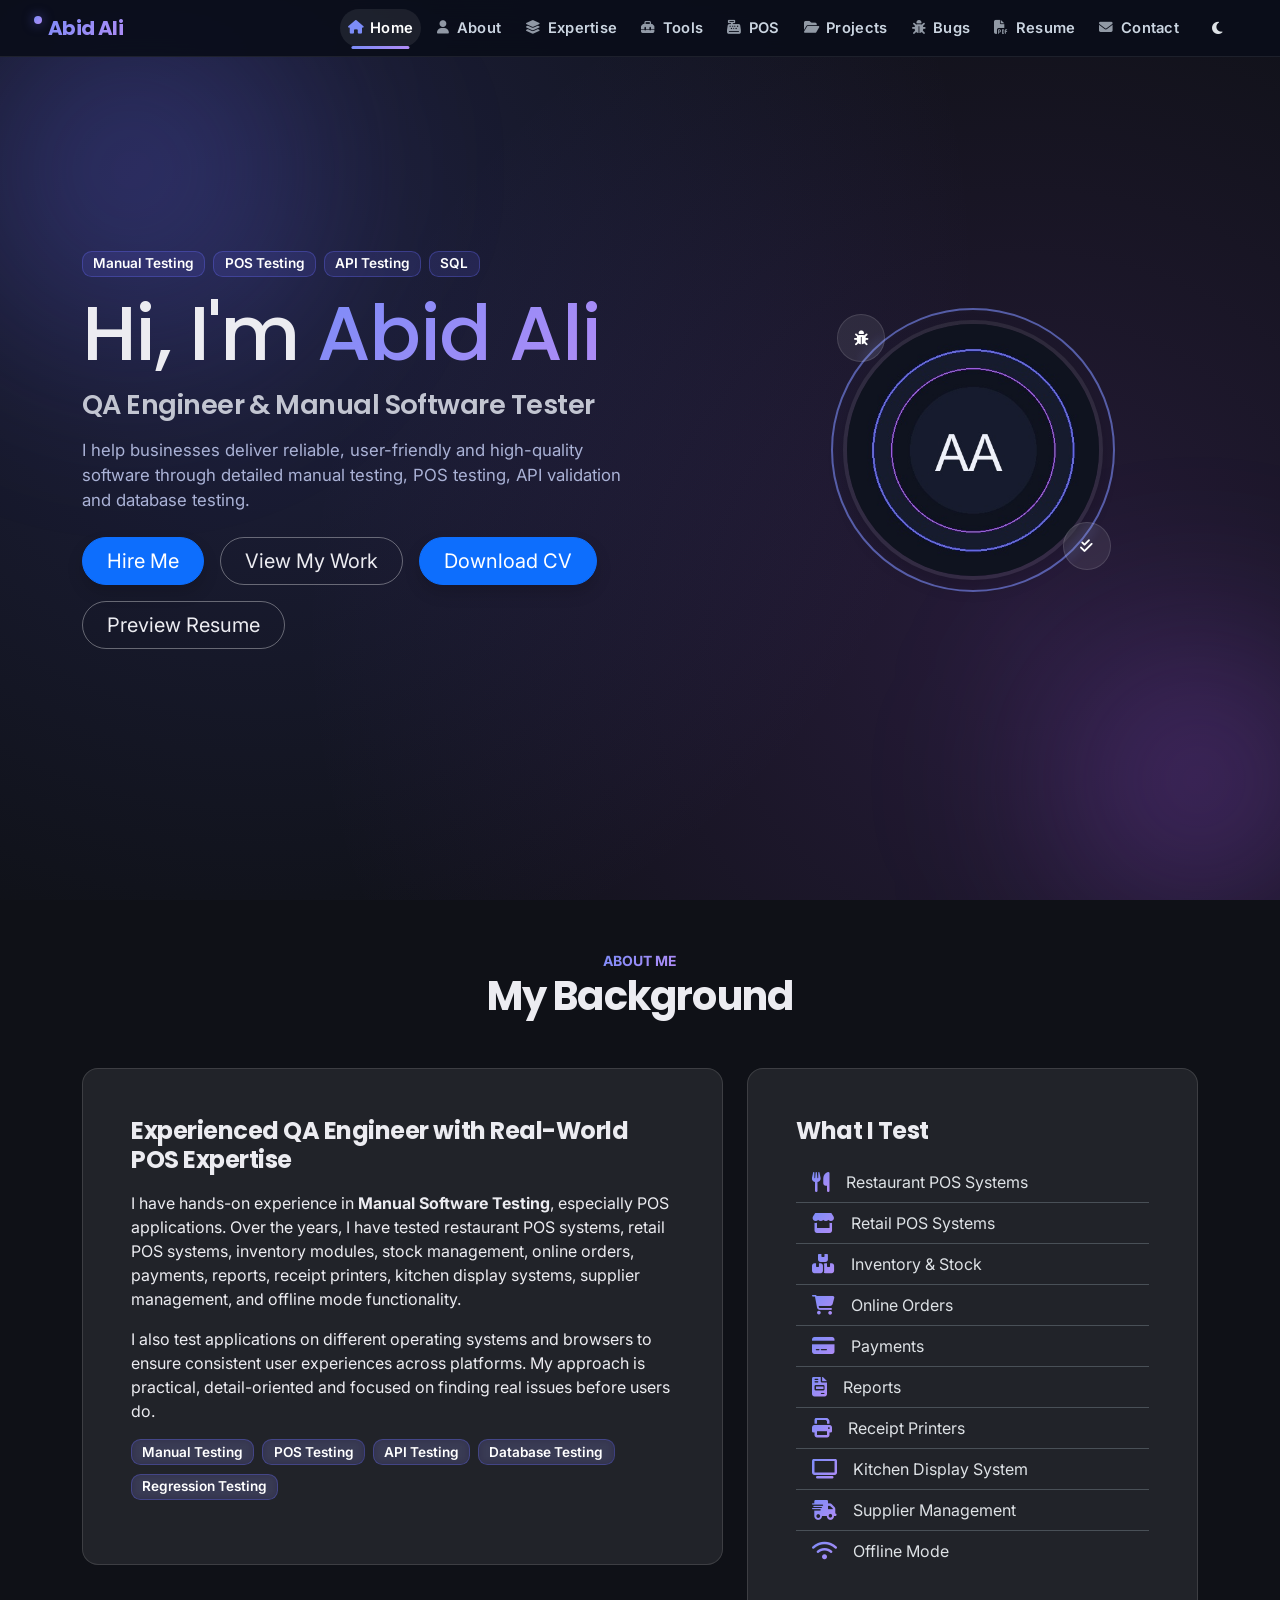
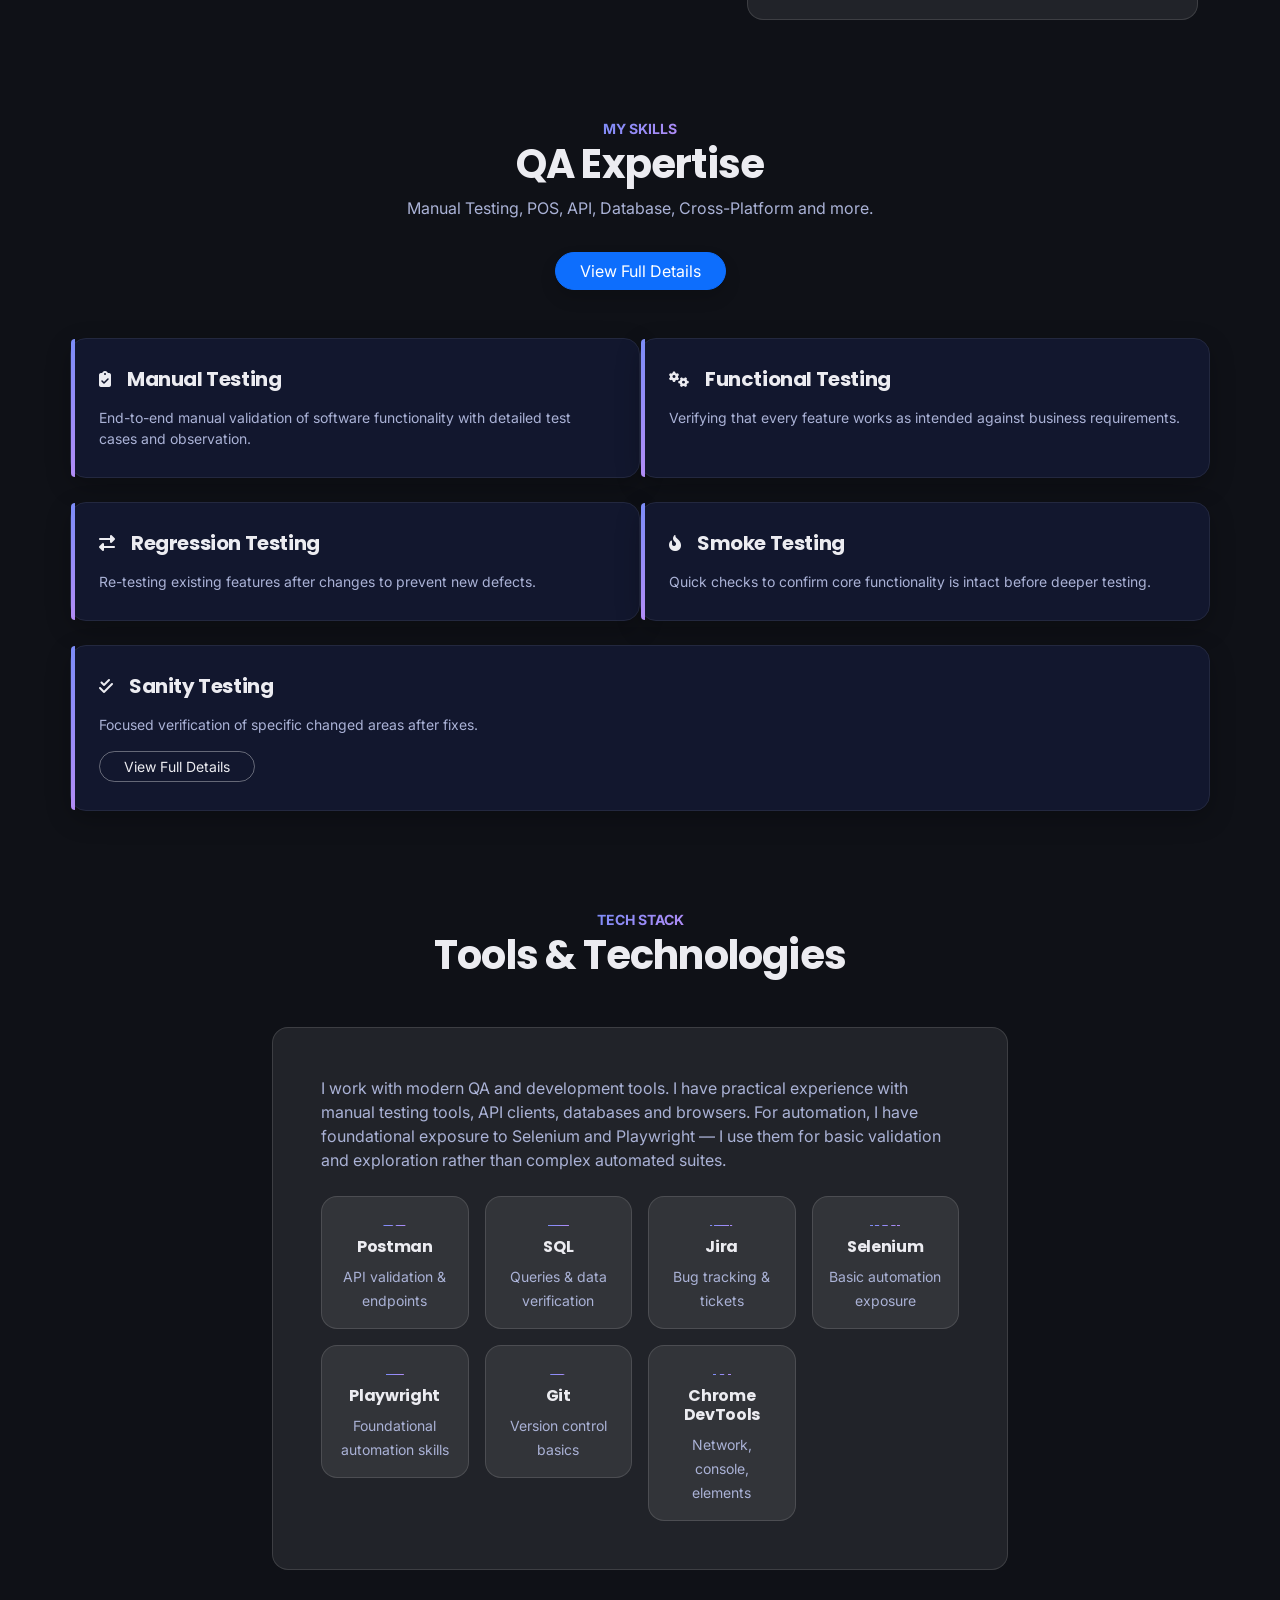
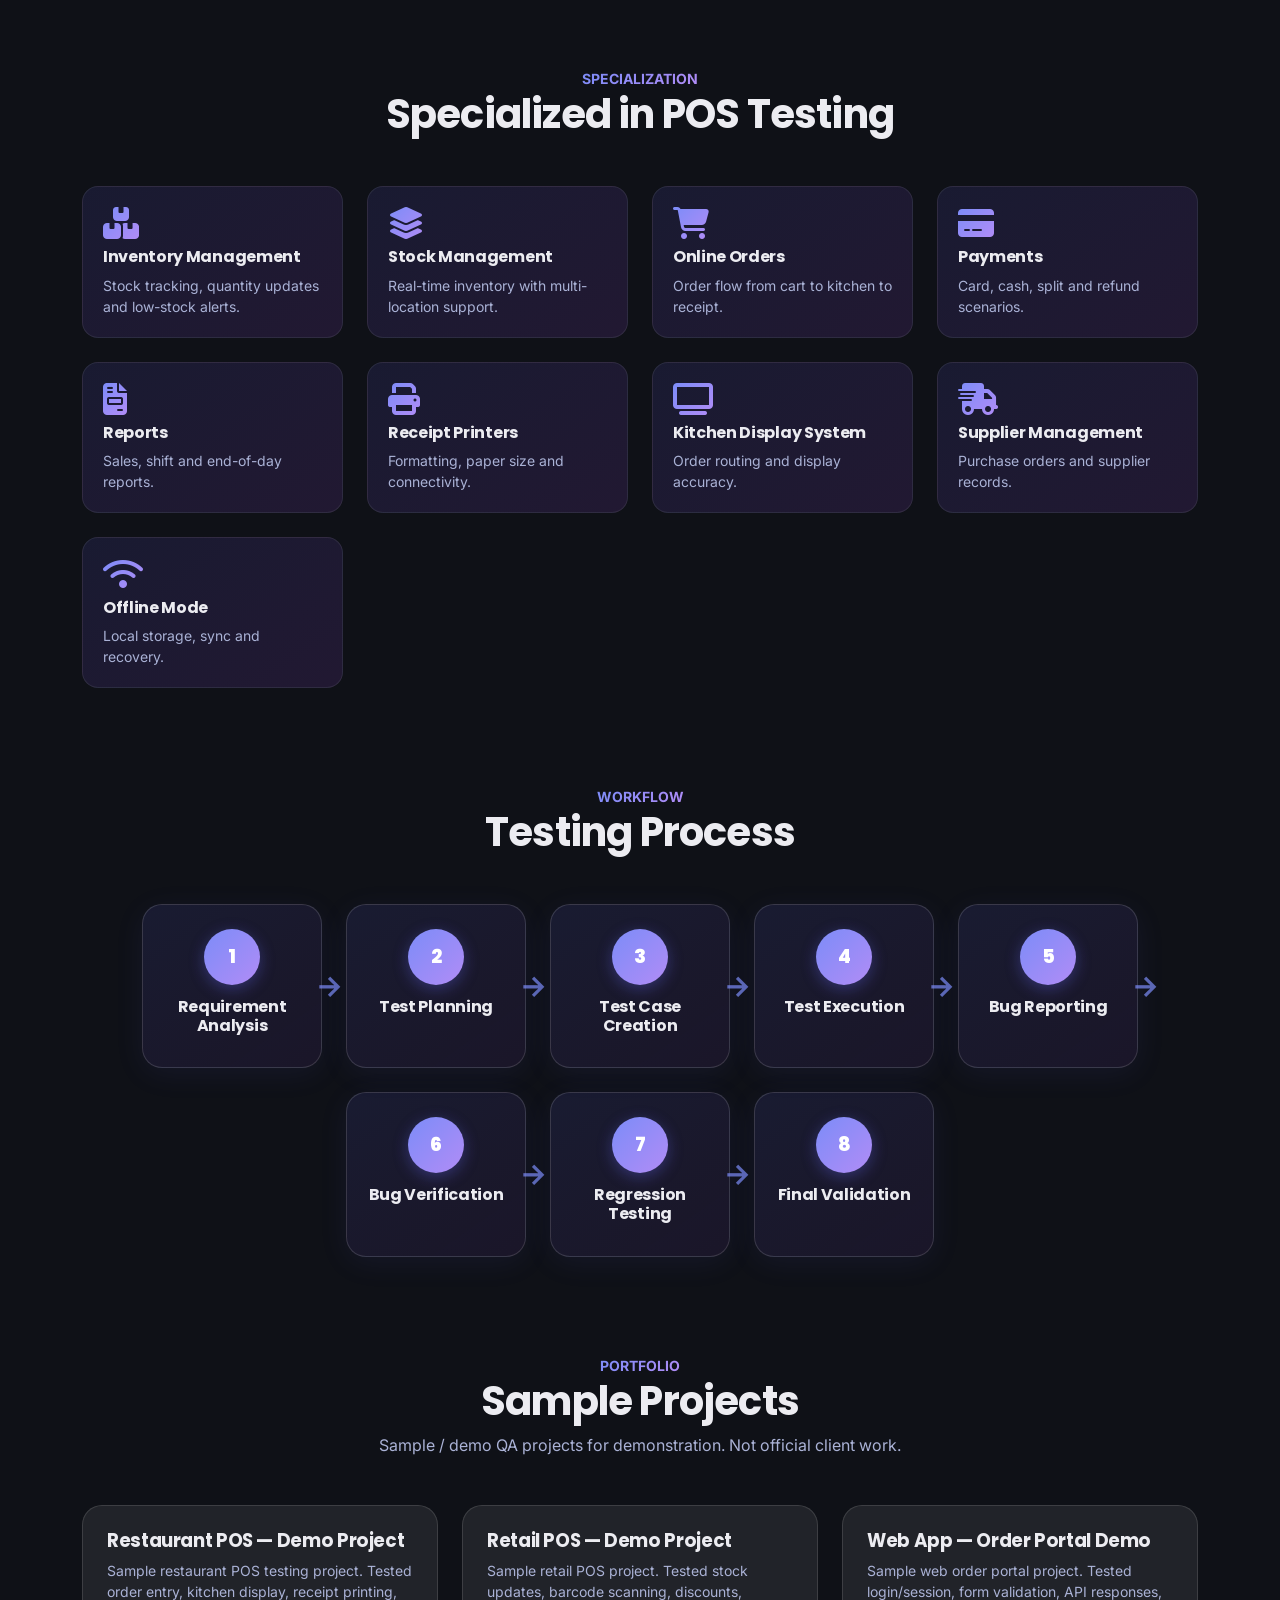
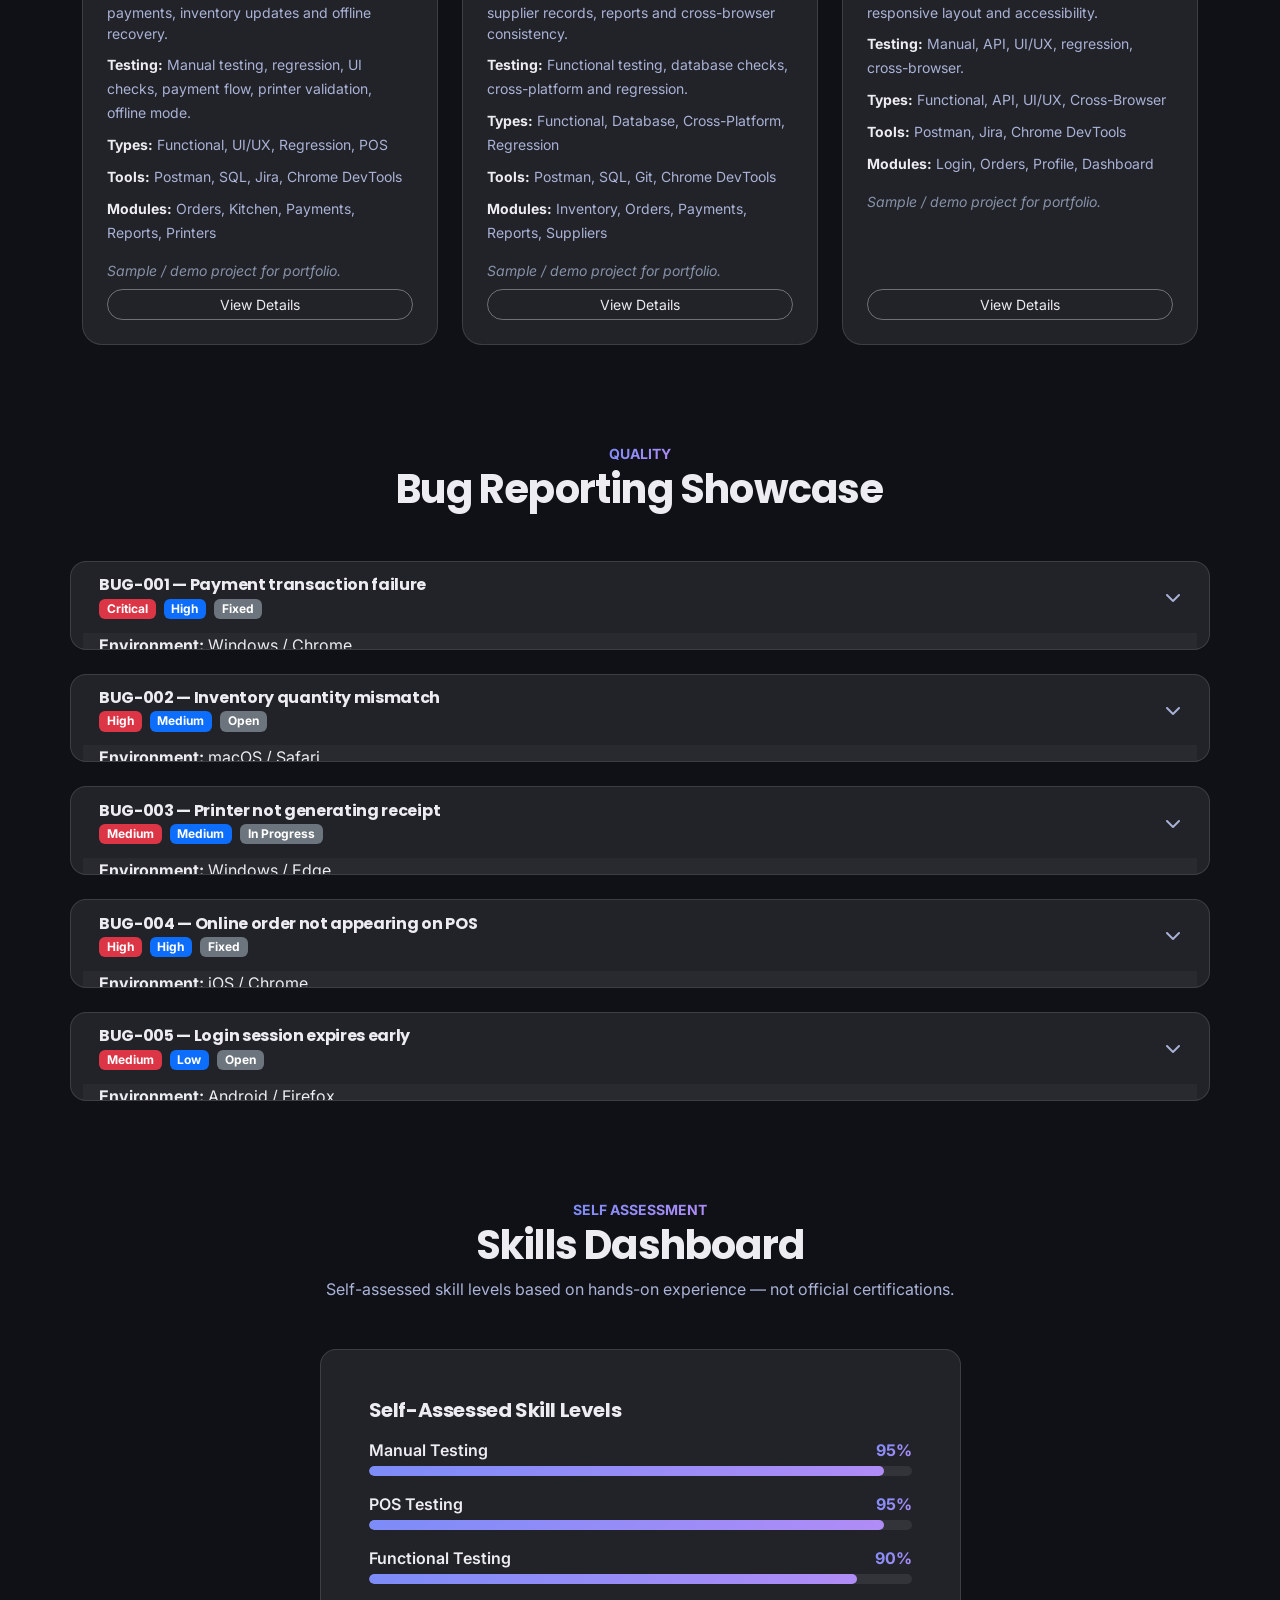
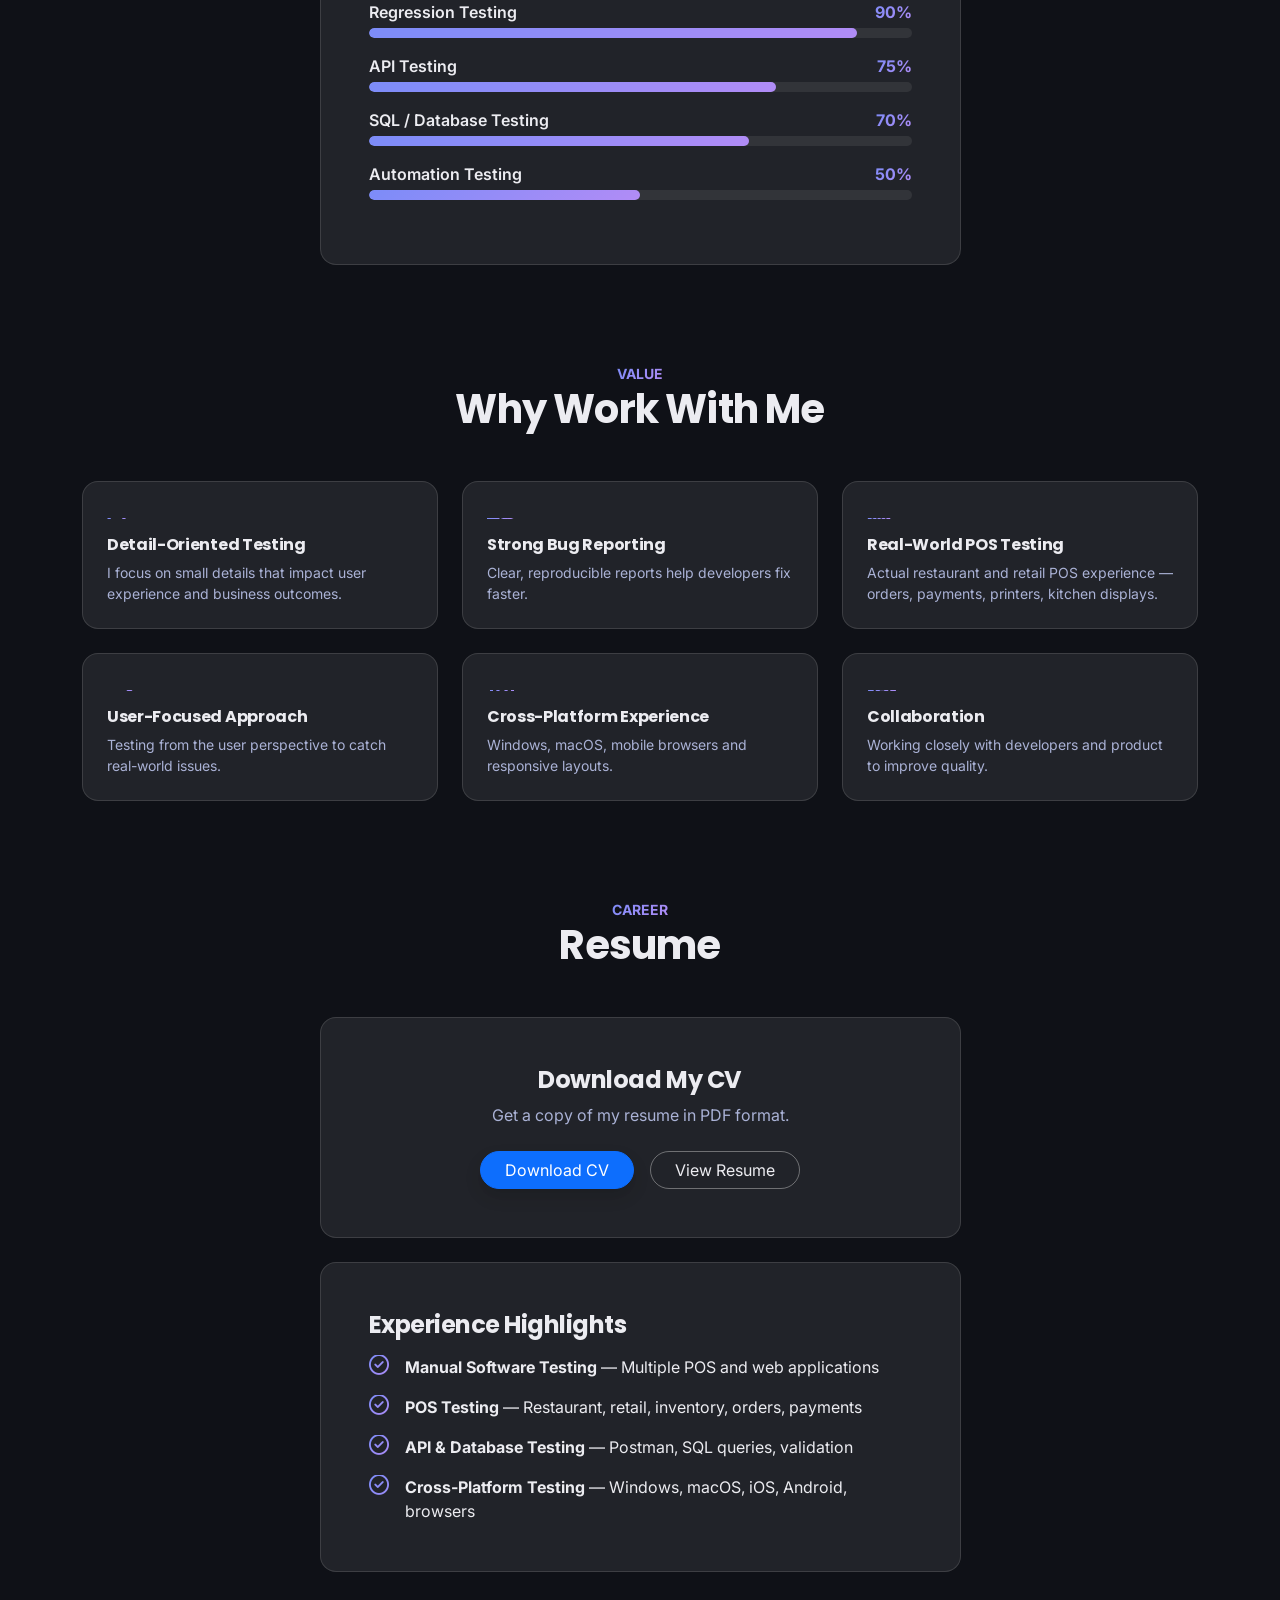
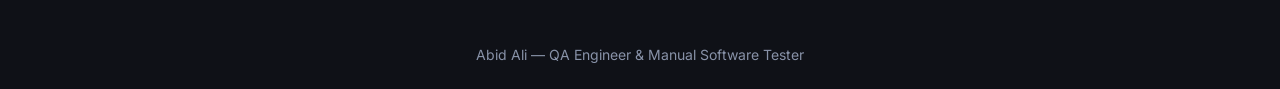
==== My Portfilio/index.html @ 595a4806 "My Portfolio" ====
<!DOCTYPE html>
<html lang="en" data-bs-theme="dark">
<head>
  <meta charset="UTF-8" />
  <meta name="viewport" content="width=device-width, initial-scale=1.0" />
  <title>Abid Ali — QA Engineer & Manual Software Tester</title>
  <meta name="description" content="Premium portfolio of Abid Ali, QA Engineer & Manual Software Tester specializing in Manual Testing, POS Testing, API Testing, Database Testing, Regression and Cross-Platform Testing." />
  <meta property="og:title" content="Abid Ali — QA Engineer Portfolio" />
  <meta property="og:description" content="Experienced QA Engineer with real-world POS, manual, API and database testing expertise." />
  <meta property="og:type" content="website" />
  <link rel="preconnect" href="https://fonts.googleapis.com" />
  <link rel="preconnect" href="https://fonts.gstatic.com" crossorigin />
  <link href="https://fonts.googleapis.com/css2?family=Inter:wght@300;400;500;600;700;800;900&family=Poppins:wght@300;400;500;600;700;800&display=swap" rel="stylesheet" />
  <link href="https://cdn.jsdelivr.net/npm/bootstrap@5.3.3/dist/css/bootstrap.min.css" rel="stylesheet" />
  <link rel="stylesheet" href="https://cdnjs.cloudflare.com/ajax/libs/font-awesome/6.5.2/css/all.min.css" />
  <link rel="stylesheet" href="css/style.css" />
</head>
<body>

<!-- Nav -->
<nav class="navbar navbar-expand-lg fixed-top glass-nav" id="mainNav" aria-label="Main">
  <div class="container-fluid px-4 px-lg-5">
    <a class="navbar-brand fw-bold text-gradient d-flex align-items-center gap-2" href="#home"><span>Abid Ali</span></a>
    <button class="navbar-toggler border-0" type="button" data-bs-toggle="collapse" data-bs-target="#navMenu" aria-controls="navMenu" aria-expanded="false" aria-label="Toggle navigation"><i class="fa-solid fa-bars-staggered"></i></button>
    <div class="collapse navbar-collapse" id="navMenu">
      <ul class="navbar-nav ms-auto align-items-lg-center gap-lg-2">
        <li class="nav-item"><a class="nav-link" href="#home"><i class="fa-solid fa-house"></i> Home</a></li>
        <li class="nav-item"><a class="nav-link" href="#about"><i class="fa-solid fa-user"></i> About</a></li>
        <li class="nav-item"><a class="nav-link" href="#expertise"><i class="fa-solid fa-layer-group"></i> Expertise</a></li>
        <li class="nav-item"><a class="nav-link" href="#tools"><i class="fa-solid fa-toolbox"></i> Tools</a></li>
        <li class="nav-item"><a class="nav-link" href="#pos"><i class="fa-solid fa-cash-register"></i> POS</a></li>
        <li class="nav-item"><a class="nav-link" href="#projects"><i class="fa-solid fa-folder-open"></i> Projects</a></li>
        <li class="nav-item"><a class="nav-link" href="#bugs"><i class="fa-solid fa-bug"></i> Bugs</a></li>
        <li class="nav-item"><a class="nav-link" href="#resume"><i class="fa-solid fa-file-pdf"></i> Resume</a></li>
        <li class="nav-item"><a class="nav-link" href="contact.html"><i class="fa-solid fa-envelope"></i> Contact</a></li>
      </ul>
      <button id="themeToggle" class="btn btn-sm btn-glass ms-lg-3" aria-label="Toggle theme"><i class="fa-solid fa-moon"></i></button>
    </div>
  </div>
</nav>

<!-- Hero -->
<section id="home" class="hero-section d-flex align-items-center position-relative overflow-hidden" aria-label="Hero">
  <div class="hero-blob"></div>
  <div class="hero-blob2"></div>
  <div class="container py-5 position-relative z-1">
    <div class="row align-items-center gy-5">
      <div class="col-lg-7 order-2 order-lg-1 reveal-up">
        <div class="d-flex flex-wrap gap-2 mb-3">
          <span class="badge badge-glass">Manual Testing</span>
          <span class="badge badge-glass">POS Testing</span>
          <span class="badge badge-glass">API Testing</span>
          <span class="badge badge-glass">SQL</span>
        </div>
        <h1 class="hero-title fw-extrabold mb-3">Hi, I'm <span class="text-gradient">Abid Ali</span></h1>
        <h2 class="hero-subtitle fw-semibold mb-3">QA Engineer &amp; Manual Software Tester</h2>
        <p class="hero-desc text-white-75 mb-4">I help businesses deliver reliable, user-friendly and high-quality software through detailed manual testing, POS testing, API validation and database testing.</p>
        <div class="d-flex flex-wrap gap-3">
          <a href="contact.html" class="btn btn-primary btn-lg rounded-pill px-4 shadow">Hire Me</a>
          <a href="#projects" class="btn btn-outline-light btn-lg rounded-pill px-4">View My Work</a>
        <a href="#resume" class="btn btn-primary btn-lg rounded-pill px-4 shadow">Download CV</a>
        <a href="#resume" class="btn btn-outline-light btn-lg rounded-pill px-4">Preview Resume</a>
        </div>
      </div>
      <div class="col-lg-5 order-1 order-lg-2 text-center reveal-up">
        <div class="profile-card mx-auto position-relative">
          <div class="profile-ring"></div>
          <img src="assets/images/profile.jpg" alt="Abid Ali — QA Engineer portrait" class="profile-img rounded-circle img-fluid shadow" loading="eager" />
          <div class="floating-badge float-1"><i class="fa-solid fa-bug"></i></div>
          <div class="floating-badge float-2"><i class="fa-solid fa-check-double"></i></div>
        </div>
      </div>
    </div>
  </div>
</section>

<!-- About -->
<section id="about" class="py-5" aria-label="About">
  <div class="container">
    <div class="section-header text-center mb-5 reveal-up">
      <span class="text-gradient fw-bold small text-uppercase tracking-widest">About Me</span>
      <h2 class="display-6 fw-bold">My Background</h2>
    </div>
    <div class="row gy-4 align-items-start">
      <div class="col-lg-7 reveal-up">
        <div class="glass-card p-4 p-lg-5 rounded-4 h-100">
          <h3 class="h4 fw-bold mb-3">Experienced QA Engineer with Real-World POS Expertise</h3>
          <p class="mb-3">I have hands-on experience in <strong>Manual Software Testing</strong>, especially POS applications. Over the years, I have tested restaurant POS systems, retail POS systems, inventory modules, stock management, online orders, payments, reports, receipt printers, kitchen display systems, supplier management, and offline mode functionality.</p>
          <p class="mb-3">I also test applications on different operating systems and browsers to ensure consistent user experiences across platforms. My approach is practical, detail-oriented and focused on finding real issues before users do.</p>
          <ul class="list-unstyled d-flex flex-wrap gap-2 mt-3">
            <li><span class="badge badge-glass">Manual Testing</span></li>
            <li><span class="badge badge-glass">POS Testing</span></li>
            <li><span class="badge badge-glass">API Testing</span></li>
            <li><span class="badge badge-glass">Database Testing</span></li>
            <li><span class="badge badge-glass">Regression Testing</span></li>
          </ul>
        </div>
      </div>
      <div class="col-lg-5 reveal-up">
        <div class="glass-card p-4 p-lg-5 rounded-4 h-100 d-flex flex-column">
          <h3 class="h4 fw-bold mb-3">What I Test</h3>
          <div class="list-group list-group-flush">
            <div class="list-group-item bg-transparent d-flex align-items-center gap-3"><i class="fa-solid fa-utensils text-gradient fs-5"></i><span>Restaurant POS Systems</span></div>
            <div class="list-group-item bg-transparent d-flex align-items-center gap-3"><i class="fa-solid fa-store text-gradient fs-5"></i><span>Retail POS Systems</span></div>
            <div class="list-group-item bg-transparent d-flex align-items-center gap-3"><i class="fa-solid fa-boxes-stacked text-gradient fs-5"></i><span>Inventory &amp; Stock</span></div>
            <div class="list-group-item bg-transparent d-flex align-items-center gap-3"><i class="fa-solid fa-cart-shopping text-gradient fs-5"></i><span>Online Orders</span></div>
            <div class="list-group-item bg-transparent d-flex align-items-center gap-3"><i class="fa-solid fa-credit-card text-gradient fs-5"></i><span>Payments</span></div>
            <div class="list-group-item bg-transparent d-flex align-items-center gap-3"><i class="fa-solid fa-file-invoice text-gradient fs-5"></i><span>Reports</span></div>
            <div class="list-group-item bg-transparent d-flex align-items-center gap-3"><i class="fa-solid fa-print text-gradient fs-5"></i><span>Receipt Printers</span></div>
            <div class="list-group-item bg-transparent d-flex align-items-center gap-3"><i class="fa-solid fa-tv text-gradient fs-5"></i><span>Kitchen Display System</span></div>
            <div class="list-group-item bg-transparent d-flex align-items-center gap-3"><i class="fa-solid fa-truck-fast text-gradient fs-5"></i><span>Supplier Management</span></div>
            <div class="list-group-item bg-transparent d-flex align-items-center gap-3"><i class="fa-solid fa-wifi text-gradient fs-5"></i><span>Offline Mode</span></div>
          </div>
        </div>
      </div>
    </div>
  </div>
</section>

<!-- Expertise -->
<section id="expertise" class="py-5" aria-label="QA Expertise">
  <div class="container">
    <div class="section-header text-center mb-5 reveal-up">
      <span class="text-gradient fw-bold small text-uppercase tracking-widest">My Skills</span>
      <h2 class="display-6 fw-bold">QA Expertise</h2>
      <p class="text-white-75">Manual Testing, POS, API, Database, Cross-Platform and more.</p>
      <a href="expertise.html" class="btn btn-primary rounded-pill px-4 mt-3 shadow">View Full Details</a>
    </div>
    <div class="row g-4" id="expertGrid"></div>
  </div>
</section>

<!-- Tools -->
<section id="tools" class="py-5" aria-label="Tools and Technologies">
  <div class="container">
    <div class="section-header text-center mb-5 reveal-up">
      <span class="text-gradient fw-bold small text-uppercase tracking-widest">Tech Stack</span>
      <h2 class="display-6 fw-bold">Tools &amp; Technologies</h2>
    </div>
    <div class="row gy-4 justify-content-center">
      <div class="col-lg-8 reveal-up">
        <div class="glass-card p-4 p-lg-5 rounded-4">
          <p class="text-white-75 mb-4">I work with modern QA and development tools. I have practical experience with manual testing tools, API clients, databases and browsers. For automation, I have foundational exposure to Selenium and Playwright — I use them for basic validation and exploration rather than complex automated suites.</p>
          <div class="row g-3" id="toolGrid"></div>
        </div>
      </div>
    </div>
  </div>
</section>

<!-- POS Testing -->
<section id="pos" class="py-5" aria-label="POS Testing Expertise">
  <div class="container">
    <div class="section-header text-center mb-5 reveal-up">
      <span class="text-gradient fw-bold small text-uppercase tracking-widest">Specialization</span>
      <h2 class="display-6 fw-bold">Specialized in POS Testing</h2>
    </div>
    <div class="row g-4" id="posGrid"></div>
  </div>
</section>

<!-- Process -->
<section id="process" class="py-5" aria-label="Testing Process">
  <div class="container">
    <div class="section-header text-center mb-5 reveal-up">
      <span class="text-gradient fw-bold small text-uppercase tracking-widest">Workflow</span>
      <h2 class="display-6 fw-bold">Testing Process</h2>
    </div>
    <div class="process-steps" id="processSteps" aria-label="Testing workflow"></div>
  </div>
</section>

<!-- Projects -->
<section id="projects" class="py-5" aria-label="Projects">
  <div class="container">
    <div class="section-header text-center mb-5 reveal-up">
      <span class="text-gradient fw-bold small text-uppercase tracking-widest">Portfolio</span>
      <h2 class="display-6 fw-bold">Sample Projects</h2>
      <p class="text-white-75">Sample / demo QA projects for demonstration. Not official client work.</p>
    </div>
    <div class="row g-4" id="projectGrid"></div>
  </div>
</section>

<!-- Bugs -->
<section id="bugs" class="py-5" aria-label="Bug Reports Showcase">
  <div class="container">
    <div class="section-header text-center mb-5 reveal-up">
      <span class="text-gradient fw-bold small text-uppercase tracking-widest">Quality</span>
      <h2 class="display-6 fw-bold">Bug Reporting Showcase</h2>
    </div>
    <div class="row g-4" id="bugGrid"></div>
  </div>
</section>

<!-- Skills Dashboard -->
<section id="skills" class="py-5" aria-label="Skills Dashboard">
  <div class="container">
    <div class="section-header text-center mb-5 reveal-up">
      <span class="text-gradient fw-bold small text-uppercase tracking-widest">Self Assessment</span>
      <h2 class="display-6 fw-bold">Skills Dashboard</h2>
      <p class="text-white-75">Self-assessed skill levels based on hands-on experience — not official certifications.</p>
    </div>
    <div class="row gy-4 justify-content-center">
      <div class="col-lg-7 reveal-up">
        <div class="glass-card p-4 p-lg-5 rounded-4" id="skillsPanel"></div>
      </div>
    </div>
  </div>
</section>

<!-- Why Work -->
<section id="why" class="py-5" aria-label="Why Work With Me">
  <div class="container">
    <div class="section-header text-center mb-5 reveal-up">
      <span class="text-gradient fw-bold small text-uppercase tracking-widest">Value</span>
      <h2 class="display-6 fw-bold">Why Work With Me</h2>
    </div>
    <div class="row g-4" id="whyGrid"></div>
  </div>
</section>

<!-- Resume -->
<section id="resume" class="py-5" aria-label="Resume">
  <div class="container">
    <div class="section-header text-center mb-5 reveal-up">
      <span class="text-gradient fw-bold small text-uppercase tracking-widest">Career</span>
      <h2 class="display-6 fw-bold">Resume</h2>
    </div>
    <div class="row justify-content-center reveal-up">
      <div class="col-lg-7">
        <div class="glass-card p-4 p-lg-5 rounded-4 text-center">
          <h3 class="h4 fw-bold mb-2">Download My CV</h3>
          <p class="text-white-75 mb-4">Get a copy of my resume in PDF format.</p>
          <div class="d-flex justify-content-center gap-3 flex-wrap">
            <a href="#" class="btn btn-primary rounded-pill px-4 shadow" onclick="alert('Resume PDF download coming soon.')">Download CV</a>
            <a href="#" class="btn btn-outline-light rounded-pill px-4" onclick="alert('Resume viewer coming soon.')">View Resume</a>
          </div>
        </div>
        <div class="glass-card p-4 p-lg-5 rounded-4 mt-4">
          <h4 class="fw-bold mb-3">Experience Highlights</h4>
          <div class="d-flex gap-3 mb-3"><i class="fa-regular fa-circle-check text-gradient fs-5"></i><div><strong>Manual Software Testing</strong> — Multiple POS and web applications</div></div>
          <div class="d-flex gap-3 mb-3"><i class="fa-regular fa-circle-check text-gradient fs-5"></i><div><strong>POS Testing</strong> — Restaurant, retail, inventory, orders, payments</div></div>
          <div class="d-flex gap-3 mb-3"><i class="fa-regular fa-circle-check text-gradient fs-5"></i><div><strong>API &amp; Database Testing</strong> — Postman, SQL queries, validation</div></div>
          <div class="d-flex gap-3"><i class="fa-regular fa-circle-check text-gradient fs-5"></i><div><strong>Cross-Platform Testing</strong> — Windows, macOS, iOS, Android, browsers</div></div>
        </div>
      </div>
    </div>
  </div>
</section>

<!-- Footer -->
<footer class="py-4 text-center text-white-50 small" aria-label="Footer">
  <div class="container">Abid Ali — QA Engineer &amp; Manual Software Tester</div>
</footer>

<script src="https://cdn.jsdelivr.net/npm/bootstrap@5.3.3/dist/js/bootstrap.bundle.min.js"></script>
<script src="js/script.js"></script>
</body>
</html>
---- My Portfilio/css/style.css ----
/* ===== Theme Variables ===== */
:root {
  --bg-dark: #0f1117;
  --bg-card: rgba(255,255,255,0.06);
  --bg-card-hover: rgba(255,255,255,0.10);
  --text-main: #ececf1;
  --text-muted: #c2c5d1;
  --primary: #7c8cf8;
  --primary-2: #b18cf6;
  --gradient: linear-gradient(135deg, #7c8cf8, #b18cf6);
  --glass: rgba(255,255,255,0.08);
  --glass-border: rgba(255,255,255,0.12);
  --font-body: 'Inter', system-ui, sans-serif;
  --font-display: 'Poppins', system-ui, sans-serif;
  --radius: 1.25rem;
}

[data-bs-theme="light" i] {
  --bg-dark: #f5f6f9;
  --bg-card: rgba(255,255,255,0.85);
  --bg-card-hover: rgba(255,255,255,0.95);
  --text-main: #111827;
  --text-muted: #374151;
  --primary: #6366f1;
  --primary-2: #a855f7;
  --glass: rgba(255,255,255,0.70);
  --glass-border: rgba(0,0,0,0.10);
}

* { box-sizing: border-box; }
html { scroll-behavior: smooth; scroll-padding-top: 80px; }
body {
  font-family: var(--font-body);
  background: var(--bg-dark);
  color: var(--text-main);
  -webkit-font-smoothing: antialiased;
  -moz-osx-font-smoothing: grayscale;
}

[data-bs-theme="dark" i] .text-white-75 { color: #aab2d6 !important; }
[data-bs-theme="light" i] .text-white-75 { color: #374151 !important; }
[data-bs-theme="dark" i] .text-white-50 { color: #8892a8 !important; }
[data-bs-theme="light" i] .text-white-50 { color: #6b7280 !important; }

/* Typography */
h1,h2,h3,h4,h5,h6 { font-family: var(--font-display); letter-spacing: -0.02em; }
a { color: inherit; text-decoration: none; }

/* Glass */
.glass-card {
  background: var(--glass);
  backdrop-filter: saturate(140%) blur(14px);
  -webkit-backdrop-filter: saturate(140%) blur(14px);
  border: 1px solid var(--glass-border);
  border-radius: var(--radius);
  transition: transform .22s ease, box-shadow .22s ease, background .22s ease;
}
.glass-card:hover { background: var(--bg-card-hover); transform: translateY(-4px); box-shadow: 0 18px 40px rgba(99,102,241,0.18); }
.glass-nav { background: rgba(10,14,26,0.92); backdrop-filter: saturate(120%) blur(16px); -webkit-backdrop-filter: saturate(120%) blur(16px); border-bottom: 1px solid rgba(255,255,255,0.08); transition: background .3s ease, box-shadow .3s ease; }
[data-bs-theme="light" i] .glass-nav { background: rgba(255,255,255,0.92); border-bottom: 1px solid rgba(0,0,0,0.06); }
.glass-nav.scrolled { box-shadow: 0 12px 40px rgba(99,102,241,0.15); background: rgba(10,14,26,0.98); }
[data-bs-theme="light" i] .glass-nav.scrolled { background: rgba(255,255,255,0.98); }
[data-bs-theme="light" i] .glass-nav { background: rgba(255,255,255,0.78); border-bottom: 1px solid rgba(0,0,0,0.06); }

/* Gradient text */
.text-gradient { background: var(--gradient); -webkit-background-clip: text; -webkit-text-fill-color: transparent; background-clip: text; }

/* Nav */
.navbar-brand { font-family: var(--font-display); font-weight: 800; letter-spacing: -.03em; position: relative; }
.navbar-brand::before { content:''; position:absolute; left:-14px; top:8px; width:8px; height:8px; border-radius:50%; background:var(--gradient); box-shadow:0 0 12px rgba(99,102,241,0.6); animation:pulse 2.5s infinite ease-in-out; }
@keyframes pulse { 0%,100%{opacity:.7;transform:scale(1)} 50%{opacity:1;transform:scale(1.3)} }
.nav-link { font-weight: 600; color: #cbd5e1; padding: .5rem .9rem; border-radius: 50px; transition: all .25s ease; position: relative; letter-spacing: .02em; display: inline-flex; align-items: center; gap: .45rem; font-size: .92rem; }
[data-bs-theme="light" i] .nav-link { color: #374151; }
.nav-link i { font-size: .85rem; opacity: .7; transition: opacity .2s; }
.nav-link:hover i, .nav-link.active i { opacity: 1; color: var(--primary); }
.nav-link:hover, .nav-link.active { color: #fff; background: rgba(255,255,255,0.08); }
.nav-link::before { content:''; position:absolute; bottom:-2px; left:50%; width:0; height:3px; border-radius:3px; background:linear-gradient(90deg,var(--primary),var(--primary-2)); transition:all .3s ease; transform:translateX(-50%); }
.nav-link:hover::before, .nav-link.active::before { width:70%; }
.navbar-toggler { color: var(--text-main); }

/* Badges */
.badge-glass { background: rgba(99,102,241,0.15); color: #fff; border: 1px solid rgba(99,102,241,0.35); font-weight: 600; padding: .38em .75em; border-radius: .6rem; font-size: .85rem; backdrop-filter: blur(4px); }
[data-bs-theme="light" i] .badge-glass { color: #111; background: rgba(99,102,241,0.12); border-color: rgba(99,102,241,0.3); }
[data-bs-theme="dark" i] .badge-glass { color: #fff; }

/* Hero */
.hero-section { min-height: 100vh; background: radial-gradient(circle at 20% 30%, rgba(99,102,241,0.18), transparent 60%), radial-gradient(circle at 80% 70%, rgba(168,85,247,0.15), transparent 60%), var(--bg-dark); position: relative; }
.hero-blob { position: absolute; top: -10%; left: -10%; width: 520px; height: 520px; background: radial-gradient(circle, rgba(99,102,241,0.35), transparent 70%); border-radius: 50%; filter: blur(80px); z-index: 0; animation: floatBlob 10s ease-in-out infinite alternate; }
.hero-blob2 { position: absolute; bottom: -10%; right: -10%; width: 420px; height: 420px; background: radial-gradient(circle, rgba(168,85,247,0.35), transparent 70%); border-radius: 50%; filter: blur(80px); z-index: 0; animation: floatBlob 12s ease-in-out infinite alternate reverse; }
@keyframes floatBlob { from { transform: translate(0,0) scale(1); } to { transform: translate(30px,-20px) scale(1.06); } }

.hero-title { font-size: clamp(2.8rem, 6vw, 5rem); line-height: 1.05; }
.hero-subtitle { font-size: clamp(1.2rem, 3vw, 1.7rem); color: var(--text-muted); }
.hero-desc { max-width: 540px; font-size: 1.05rem; }
.profile-card { width: 260px; height: 260px; position: relative; }
.profile-ring { position: absolute; inset: -12px; border-radius: 50%; border: 2px solid var(--primary); opacity: .6; animation: spinSlow 18s linear infinite; }
@keyframes spinSlow { to { transform: rotate(360deg); } }
.profile-img { width: 100%; height: 100%; object-fit: cover; border: 4px solid rgba(255,255,255,0.08); box-shadow: 0 20px 60px rgba(99,102,241,0.25); }
.floating-badge { position: absolute; background: var(--glass); border: 1px solid var(--glass-border); border-radius: 50%; width: 48px; height: 48px; display: flex; align-items: center; justify-content: center; color: #fff; font-size: .9rem; backdrop-filter: blur(6px); animation: floatUpDown 3s ease-in-out infinite; }
.float-1 { top: -6px; left: -6px; animation-delay: 0s; }
.float-2 { bottom: 10px; right: -8px; animation-delay: 1.5s; }
@keyframes floatUpDown { 0%,100%{transform:translateY(0)} 50%{transform:translateY(-10px)} }
[data-bs-theme="dark" i] .btn-outline-light { border-color: rgba(255,255,255,0.35) !important; color: #ececf1 !important; }
[data-bs-theme="dark" i] .btn-outline-light:hover { background: rgba(255,255,255,0.10) !important; color: #fff !important; border-color: rgba(255,255,255,0.55) !important; }
[data-bs-theme="light" i] .btn-outline-light { border-color: #d1d5db !important; color: #111827 !important; }
[data-bs-theme="light" i] .btn-outline-light:hover { background: #111827 !important; color: #fff !important; border-color: #111827 !important; }

/* Sections */
.section-header { }

/* Expertise cards */
.expertise-grid { display: grid; grid-template-columns: repeat(auto-fill, minmax(260px, 1fr)); gap: 1.5rem; }
.card-expertise { flex: none; }
.card-expertise { background: #12172e; border: 1px solid #23283f; border-radius: 1rem; padding: 1.75rem; transition: all .2s ease; box-shadow: 0 8px 24px rgba(0,0,0,0.25); position: relative; }
.card-expertise::before { content:''; position:absolute; left:0; top:0; bottom:0; width:4px; background:linear-gradient(180deg,var(--primary),var(--primary-2)); border-radius:1rem 0 0 1rem; }
.card-expertise:hover { transform: translateY(-6px); border-color: #334155; box-shadow: 0 14px 30px rgba(99,102,241,0.15); }

/* Tools */
.tool-card { text-align: center; padding: 1rem; background: var(--glass); border: 1px solid var(--glass-border); border-radius: 1rem; transition: transform .15s ease; }
.tool-card:hover { transform: translateY(-3px); background: var(--bg-card-hover); }

/* POS cards */
.pos-card { background: linear-gradient(145deg, rgba(99,102,241,0.12), rgba(168,85,247,0.12)); border: 1px solid rgba(255,255,255,0.08); border-radius: 1rem; padding: 1.25rem; transition: transform .2s ease, box-shadow .2s ease; }
.pos-card:hover { transform: translateY(-5px); box-shadow: 0 14px 30px rgba(99,102,241,0.12); }

/* Process steps */
.process-steps { display: flex; flex-wrap: wrap; gap: 1.5rem; justify-content: center; align-items: stretch; }
.process-step { flex: 0 1 180px; min-width: 160px; max-width: 220px; background: linear-gradient(145deg, rgba(99,102,241,0.12), rgba(168,85,247,0.08)); border: 1px solid rgba(255,255,255,0.14); border-radius: 1.25rem; padding: 1.5rem 1.25rem; text-align: center; transition: all .25s ease; position: relative; box-shadow: 0 6px 30px rgba(99,102,241,0.08); }
.process-step::after { content:'→'; position:absolute; right:-22px; top:50%; transform:translateY(-50%); font-size:1.8rem; color:var(--primary); opacity:.7; font-weight:700; z-index:2; }
.process-step:last-child::after { content:none; }
.process-step:hover { transform: translateY(-8px) scale(1.02); border-color: rgba(255,255,255,0.3); box-shadow: 0 16px 40px rgba(99,102,241,0.2); }
.process-step .step-num { width: 56px; height: 56px; margin: 0 auto .75rem; border-radius: 50%; background: linear-gradient(135deg, var(--primary), var(--primary-2)); color: #fff; display: flex; align-items: center; justify-content: center; font-weight: 800; font-family: var(--font-display); font-size: 1.2rem; box-shadow: 0 4px 15px rgba(99,102,241,0.35); transition: transform .3s ease; }
.process-step:hover .step-num { transform: scale(1.15); }

/* Projects */
.project-card { background: var(--glass); border: 1px solid var(--glass-border); border-radius: 1.25rem; overflow: hidden; transition: transform .2s, box-shadow .2s; }
.project-card:hover { transform: translateY(-6px); box-shadow: 0 18px 40px rgba(99,102,241,0.15); }
.project-card .card-body { padding: 1.5rem; }
.project-card h3 { font-size: 1.15rem; }

/* Bugs expandable */
.bug-card { background: var(--glass); border: 1px solid var(--glass-border); border-radius: 1rem; overflow: hidden; transition: box-shadow .2s; }
.bug-card:hover { box-shadow: 0 10px 30px rgba(99,102,241,0.12); }
.bug-summary { padding: .85rem 1rem; cursor: pointer; }
.bug-detail { max-height: 0; overflow: hidden; transition: max-height .35s ease; background: rgba(255,255,255,0.03); }
.bug-card.open .bug-detail { max-height: 500px; }
.bug-card .chevron { transition: transform .25s ease; }
.bug-card.open .chevron { transform: rotate(180deg); }

/* Skills bars */
.skill-bar { height: 10px; border-radius: 5px; background: rgba(255,255,255,0.08); overflow: hidden; }
.skill-fill { height: 100%; width: 0; border-radius: 5px; background: var(--gradient); transition: width 1s ease-out; }

/* Why cards */
.why-card { background: var(--glass); border: 1px solid var(--glass-border); border-radius: 1rem; padding: 1.5rem; transition: transform .18s; }
.why-card:hover { transform: translateY(-4px); background: var(--bg-card-hover); }

/* Contact form */
.contact-form-card { background: linear-gradient(145deg, rgba(99,102,241,0.10), rgba(168,85,247,0.08)); border: 1px solid rgba(255,255,255,0.12); border-radius: 1.25rem; padding: 2.5rem; box-shadow: 0 20px 50px rgba(99,102,241,0.12); }
.contact-form-card h3 { font-family: var(--font-display); letter-spacing: -.02em; }
.contact-input { background: rgba(255,255,255,0.05); border: 1.5px solid rgba(255,255,255,0.15); color: #fff; border-radius: .75rem; padding: .85rem 1rem; font-size: .95rem; transition: all .2s ease; }
.contact-input:focus { background: rgba(255,255,255,0.08); border-color: var(--primary); box-shadow: 0 0 0 4px rgba(99,102,241,0.2); color: #fff; outline: none; }
.contact-input::placeholder { color: #8892a8; }
[data-bs-theme="light" i] .contact-input { background: rgba(255,255,255,0.7); border-color: #d1d5db; color: #111827; }
[data-bs-theme="light" i] .contact-input::placeholder { color: #9ca3af; }

/* Utilities */
.reveal-up { opacity: 0; transform: translateY(24px); animation: revealUp .7s ease-out forwards; }
@keyframes revealUp { to { opacity: 1; transform: translateY(0); } }
.hover-glow:hover { color: #fff !important; text-shadow: 0 0 12px rgba(99,102,241,0.4); }

/* Scrollbar */
::-webkit-scrollbar { width: 10px; }
::-webkit-scrollbar-track { background: var(--bg-dark); }
::-webkit-scrollbar-thumb { background: linear-gradient(var(--primary), var(--primary-2)); border-radius: 10px; }

/* Responsive */
@media (max-width: 991px) {
  .process-step::after { content:none; }
  .hero-title { font-size: 2.6rem; }
  .profile-card { width: 220px; height: 220px; }
}
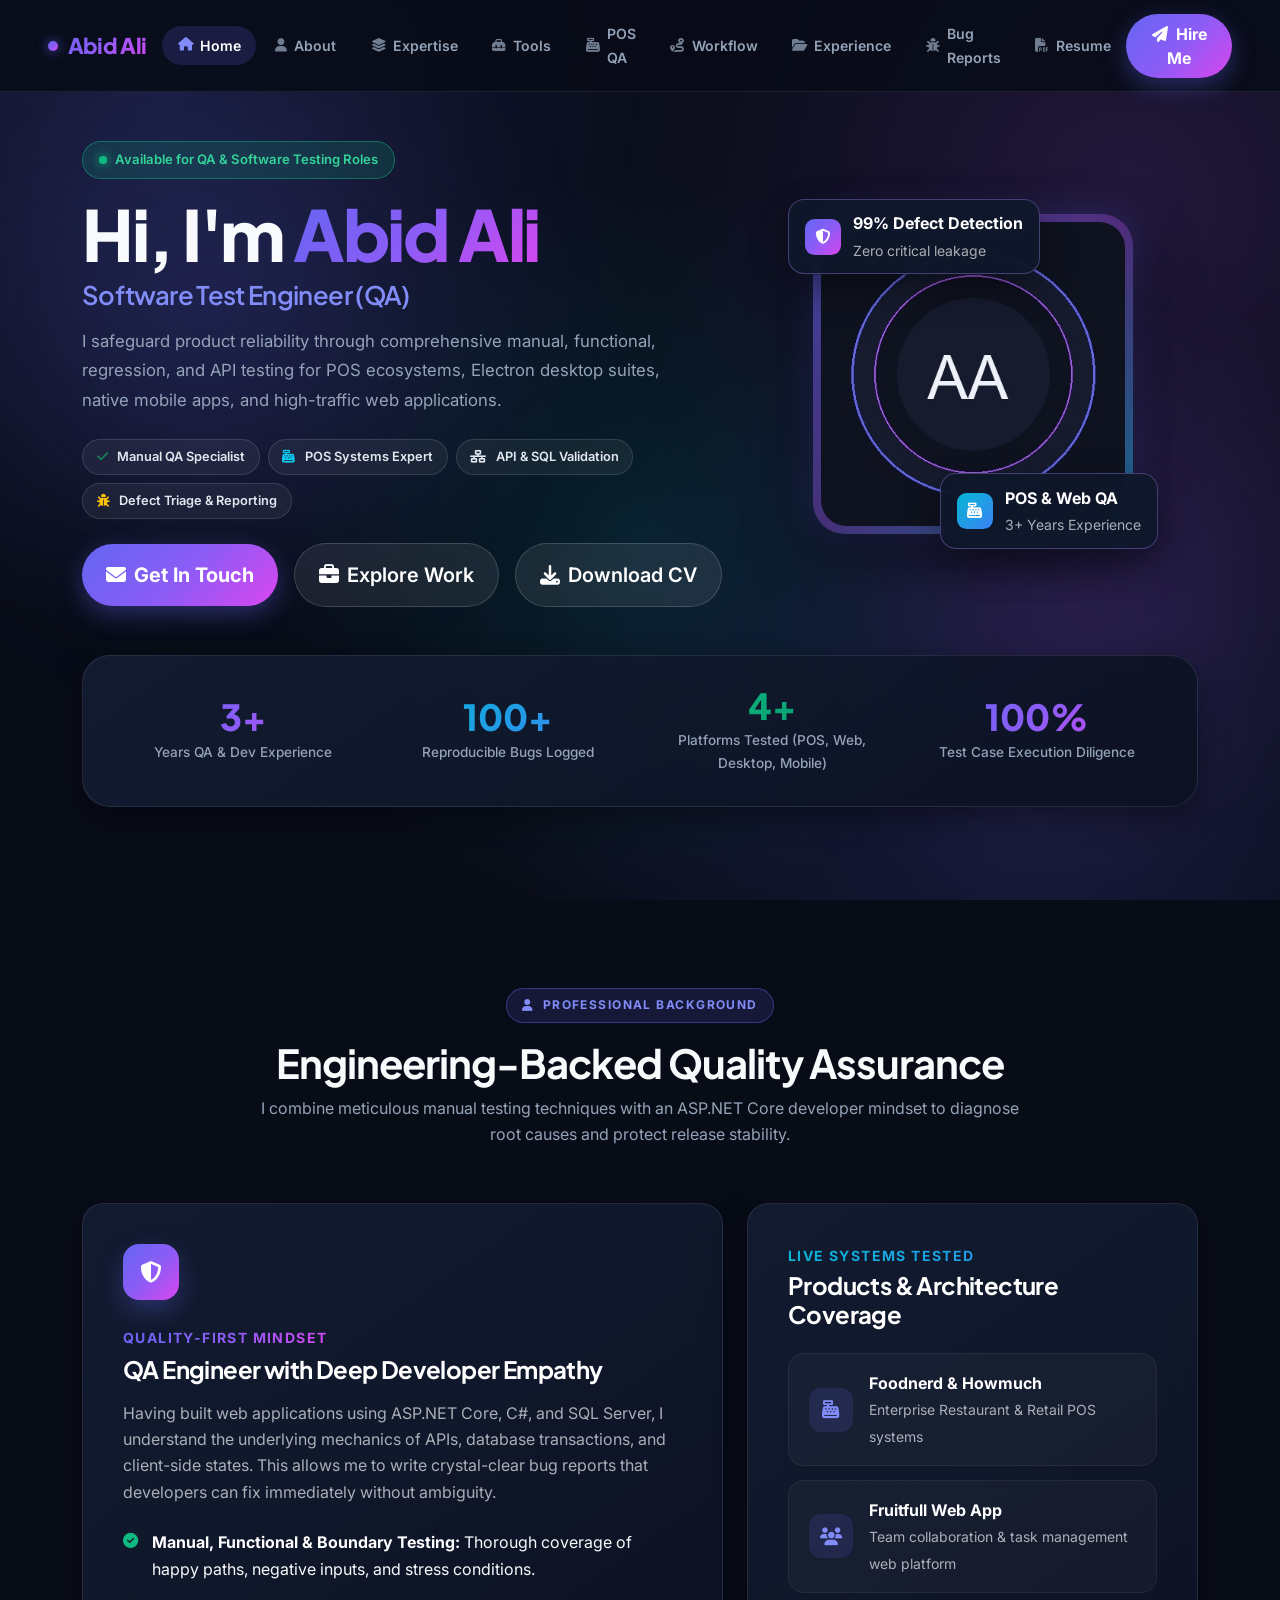
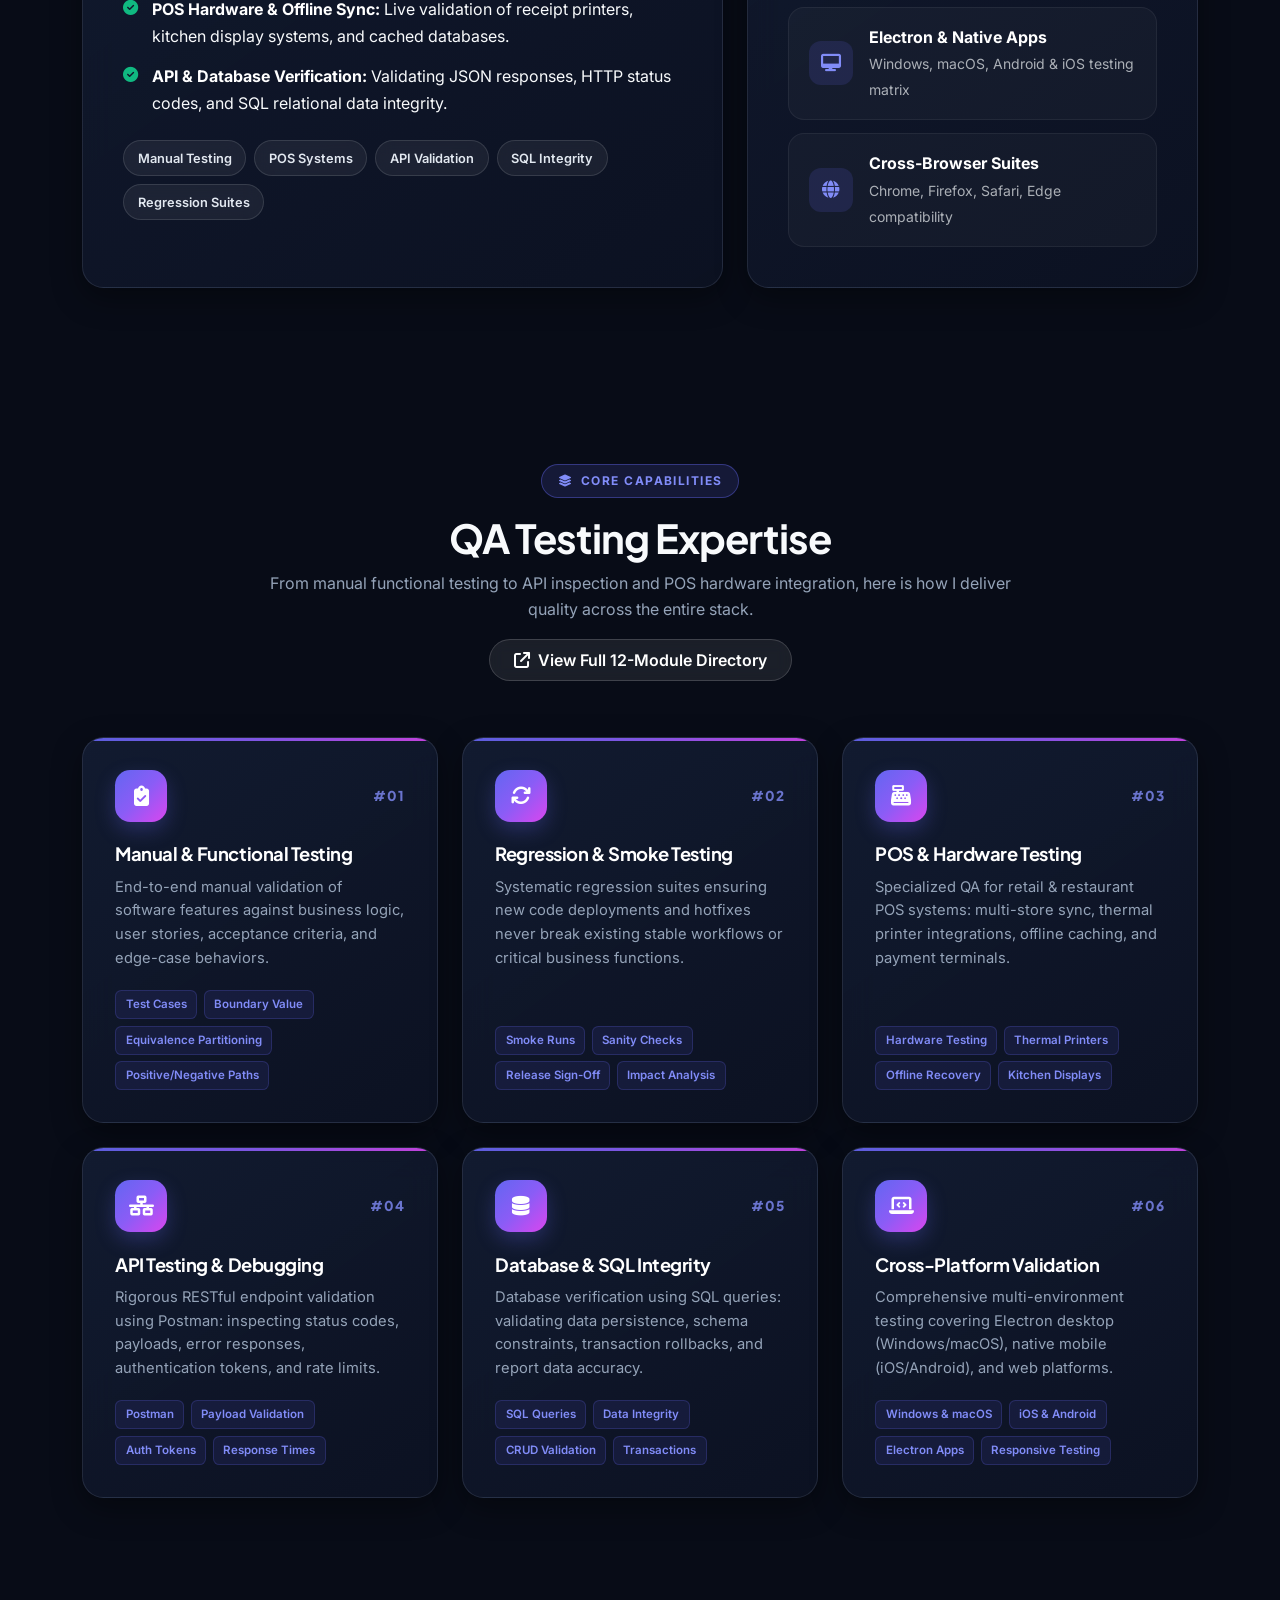
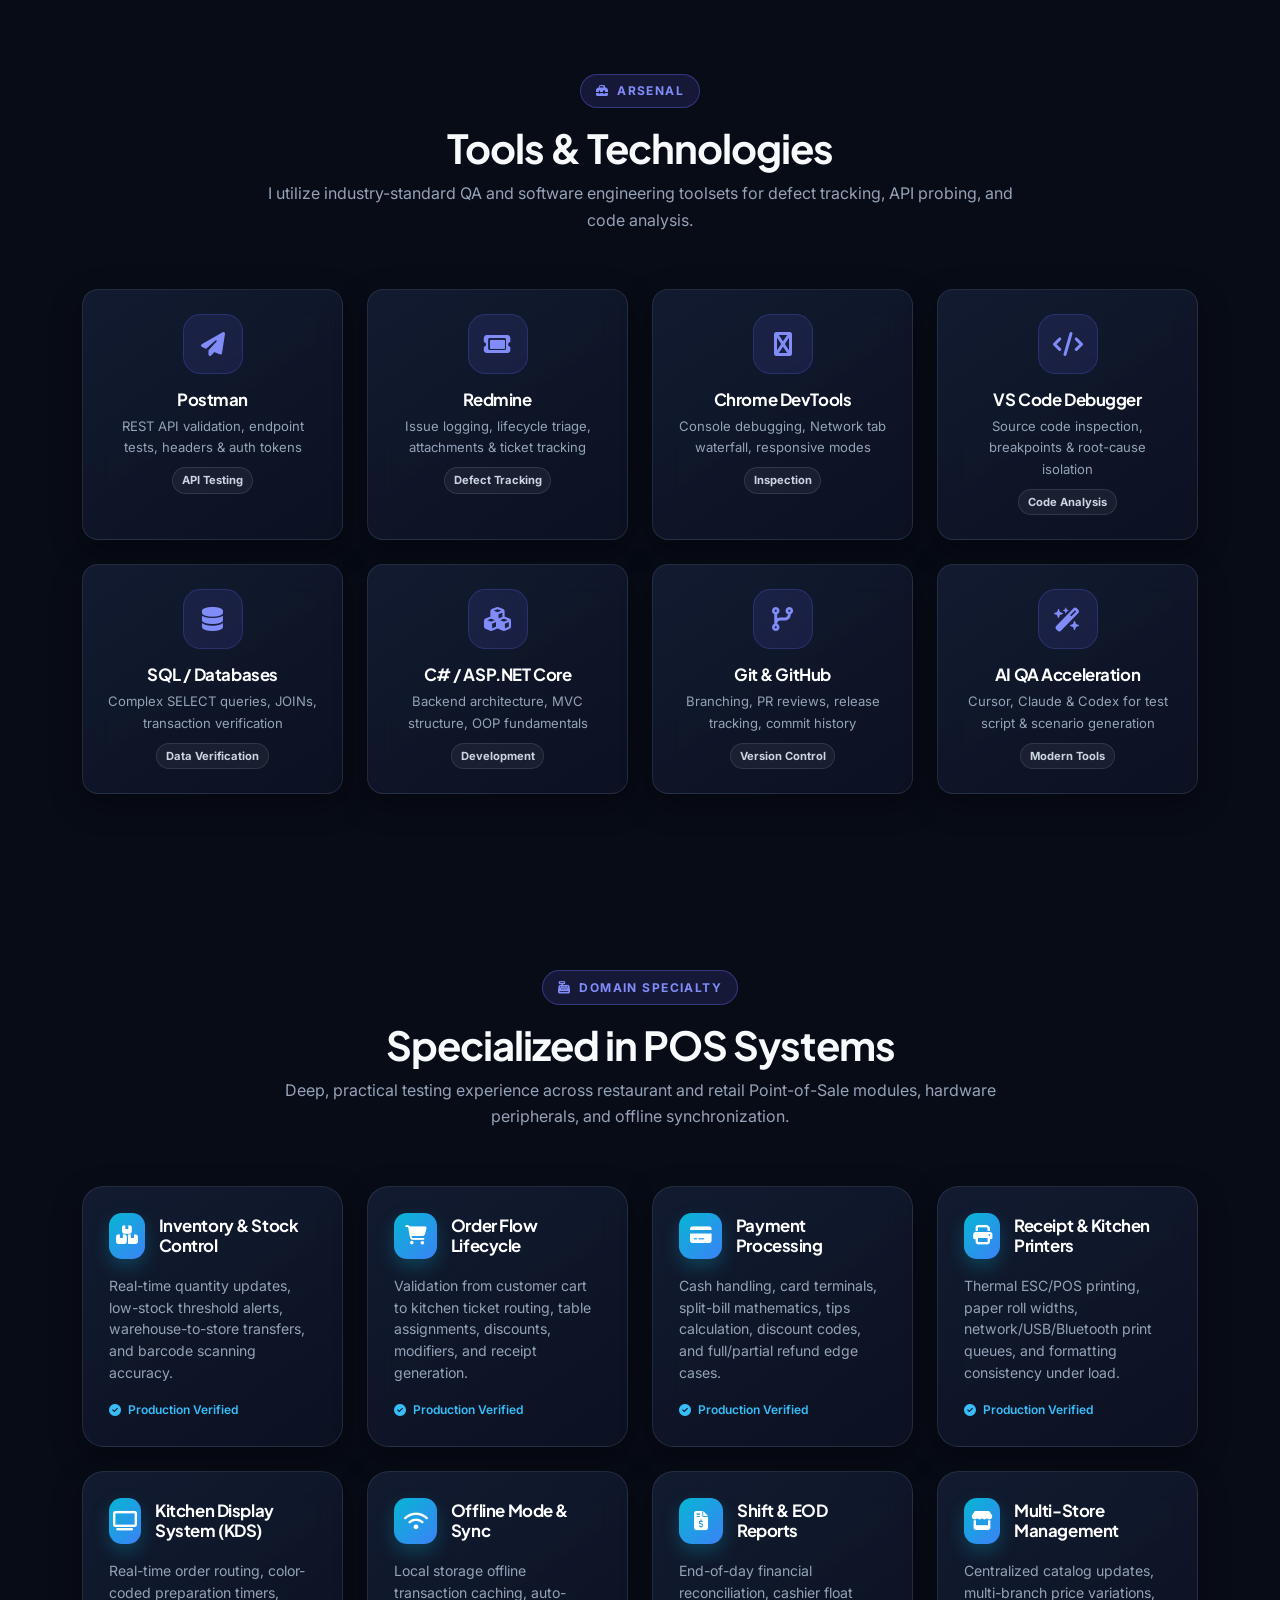
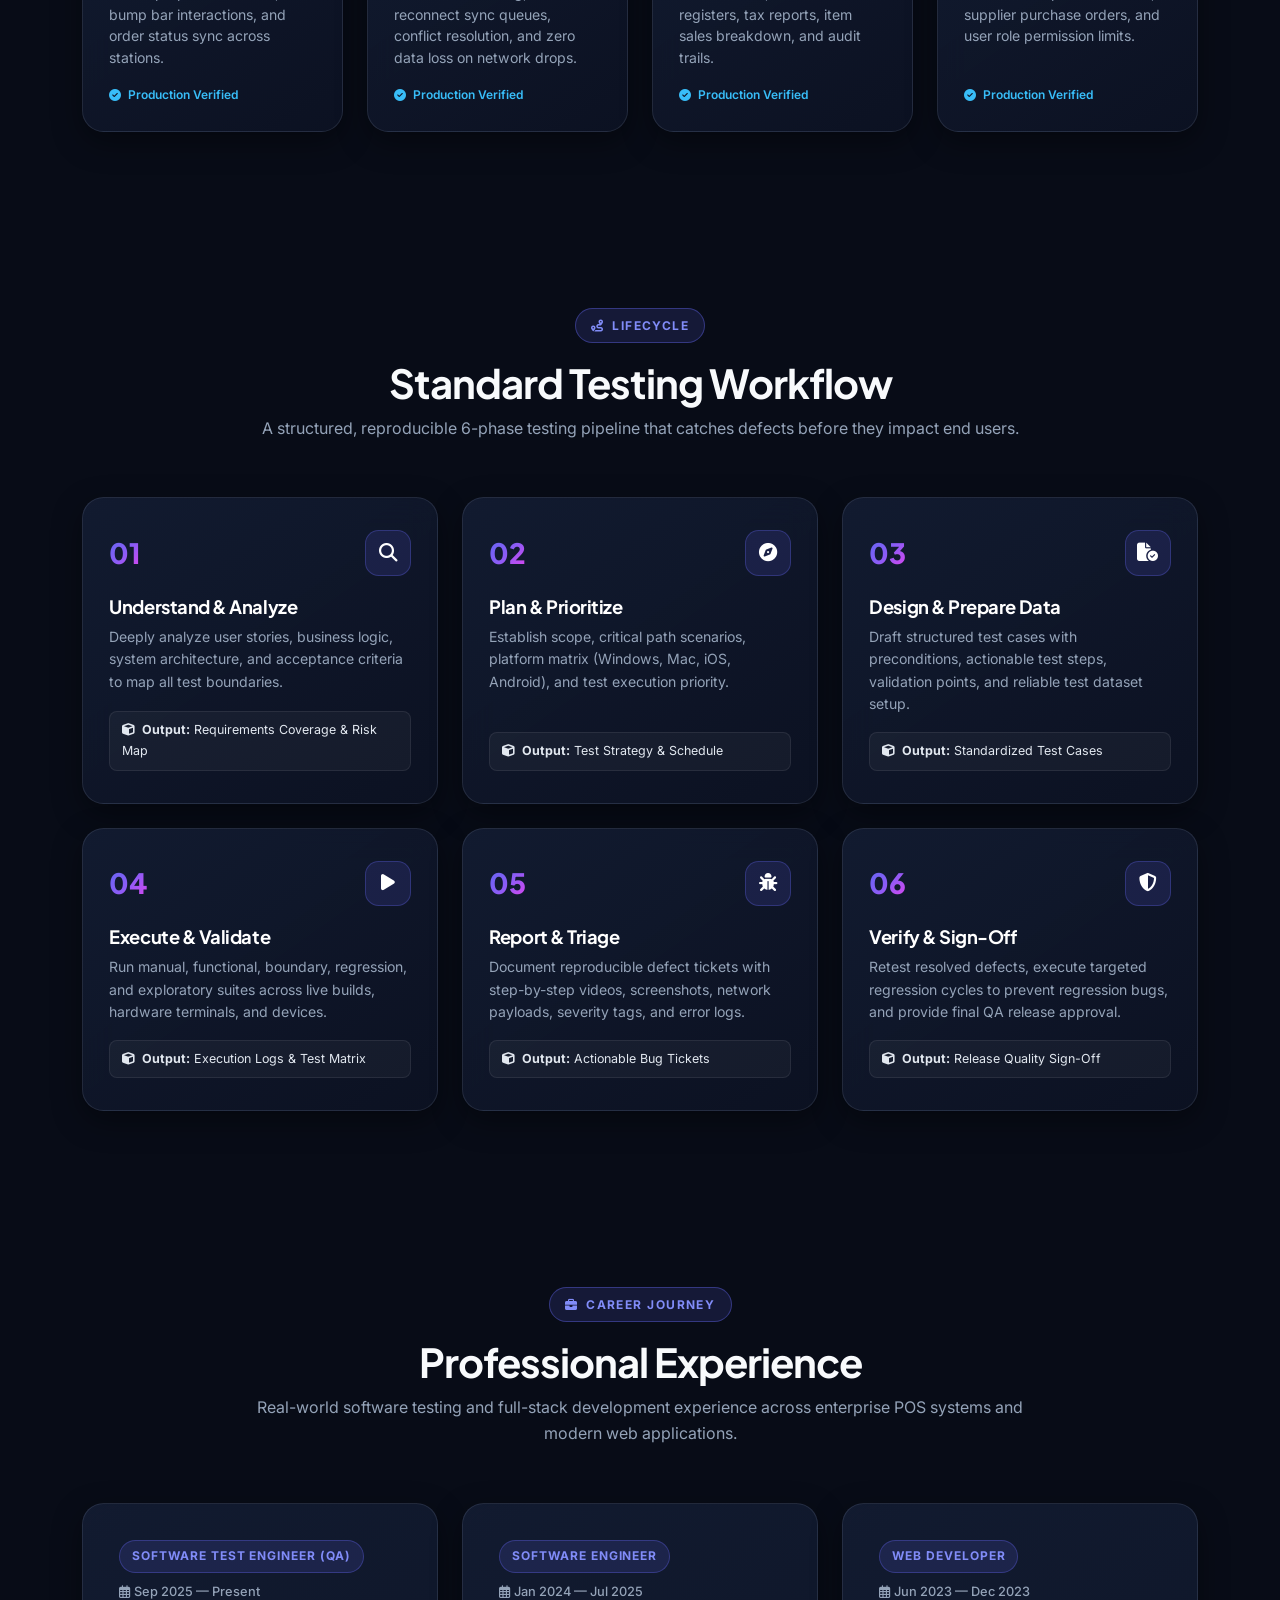
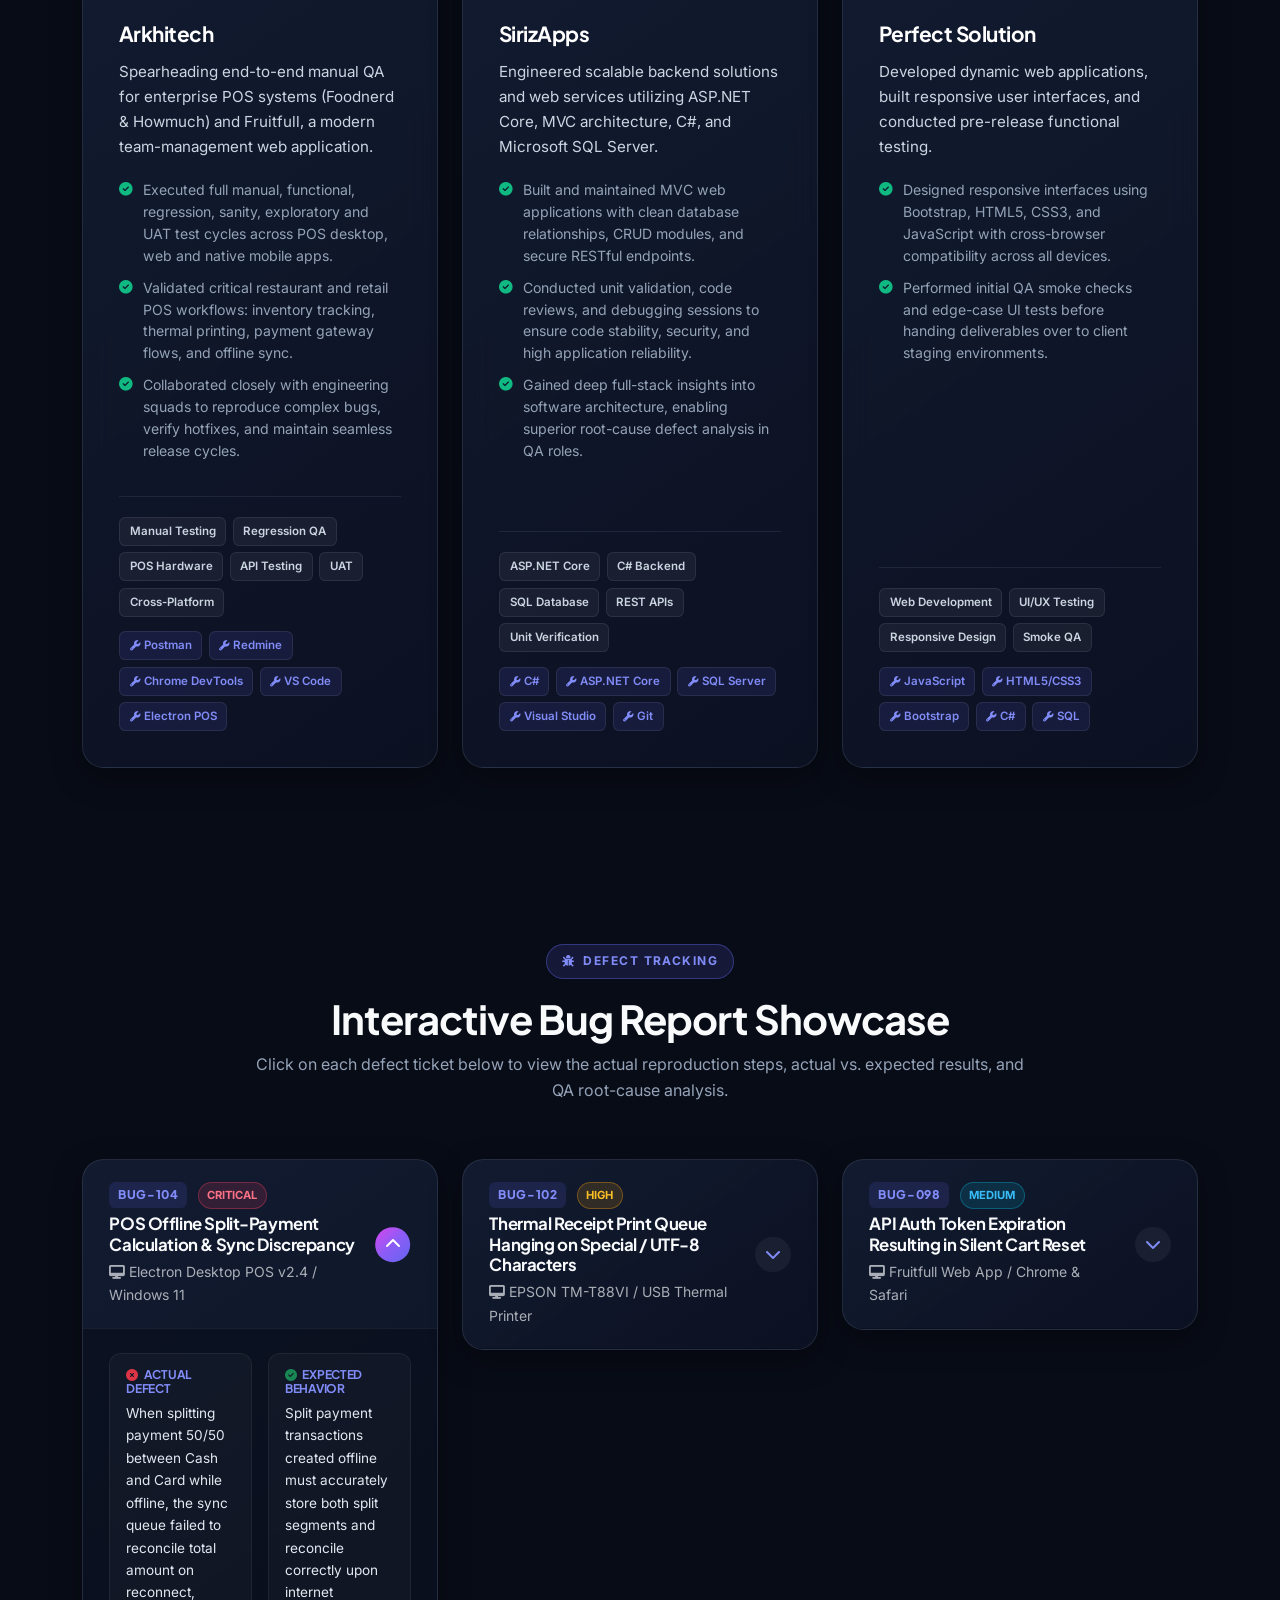
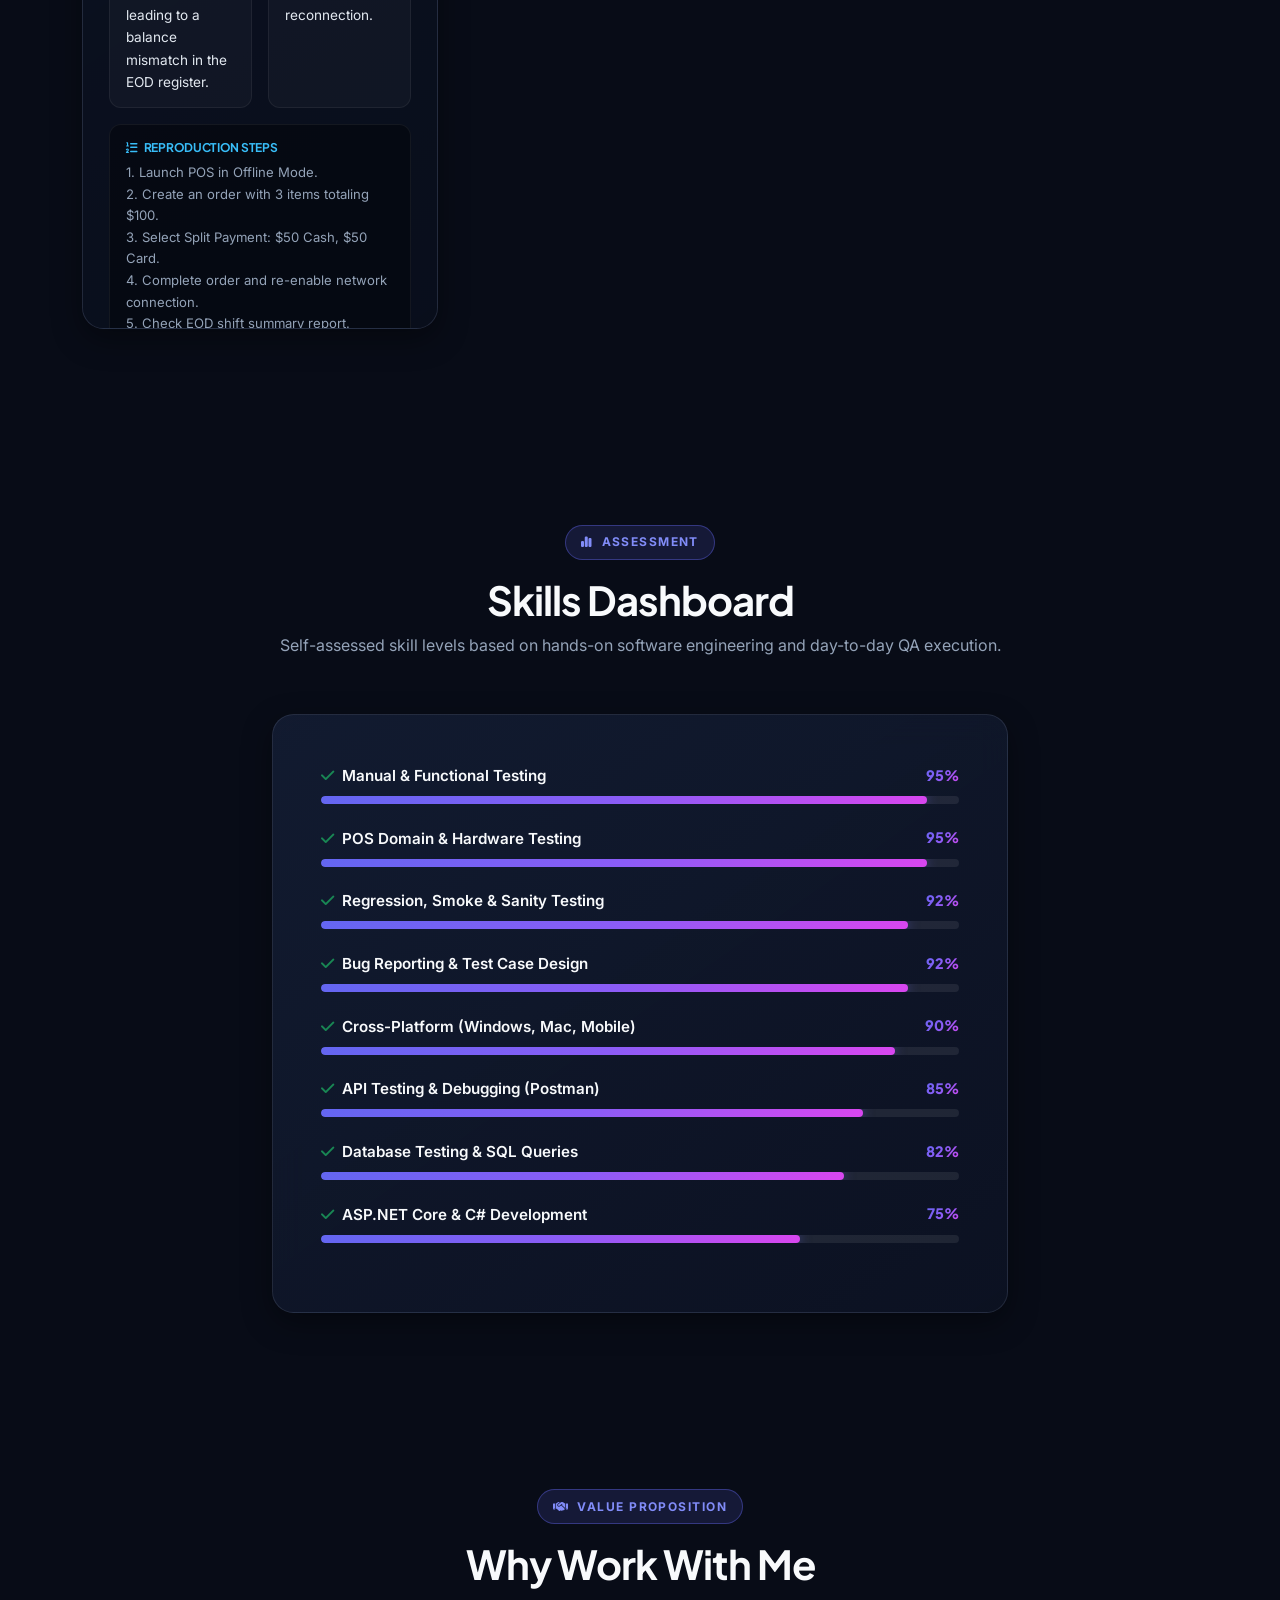
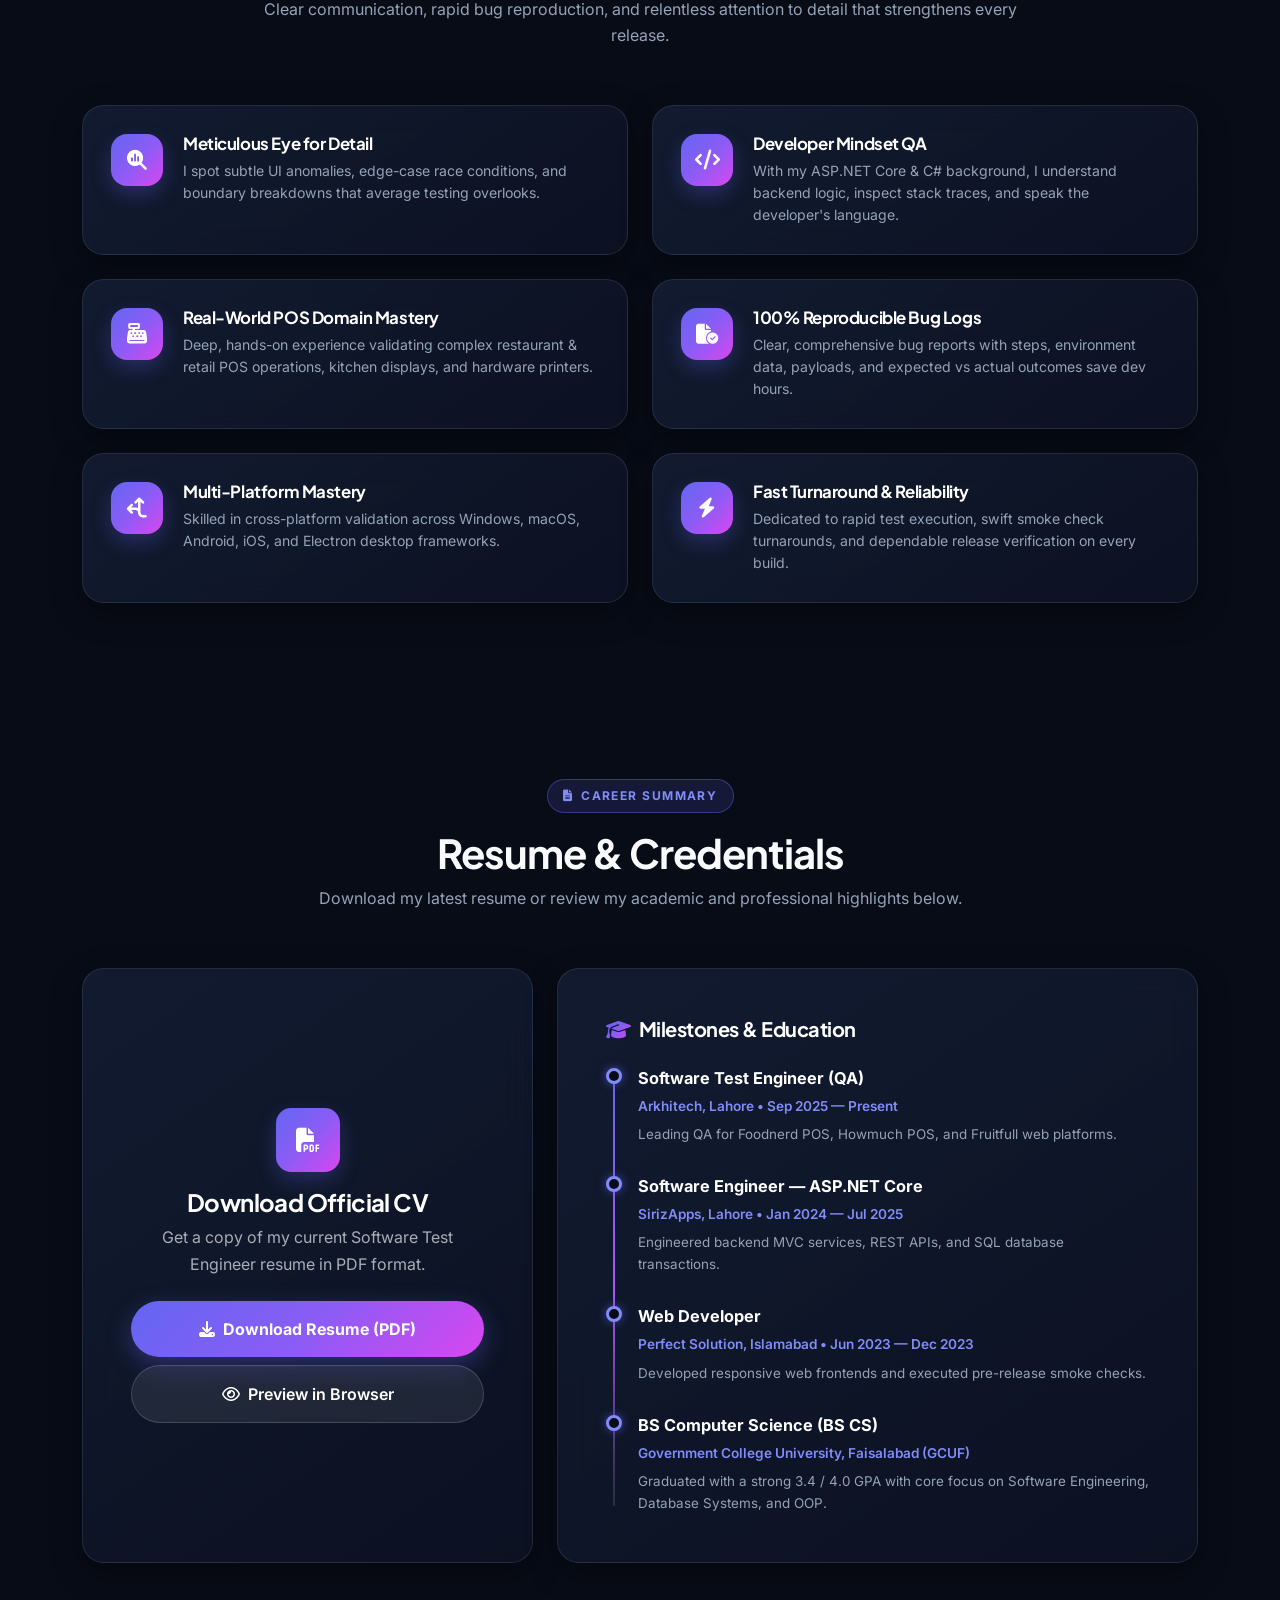
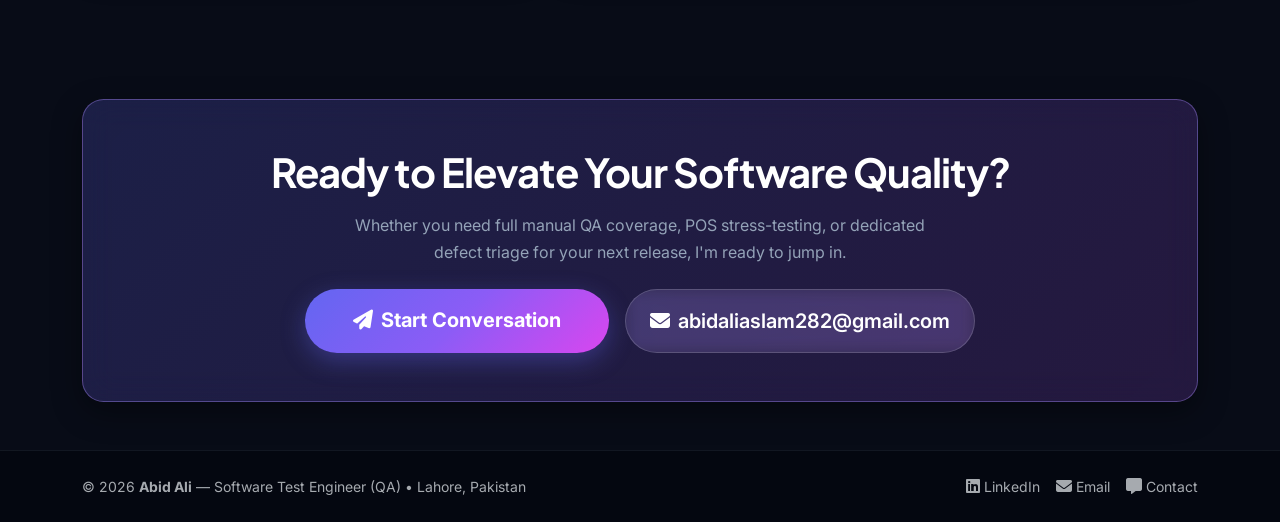
==== commit a9d94e70: "with new desgin" ====
--- a/My Portfilio/index.html
+++ b/My Portfilio/index.html
@@ -1,260 +1,1090 @@
-<!DOCTYPE html>
-<html lang="en" data-bs-theme="dark">
-<head>
-  <meta charset="UTF-8" />
-  <meta name="viewport" content="width=device-width, initial-scale=1.0" />
-  <title>Abid Ali — QA Engineer & Manual Software Tester</title>
-  <meta name="description" content="Premium portfolio of Abid Ali, QA Engineer & Manual Software Tester specializing in Manual Testing, POS Testing, API Testing, Database Testing, Regression and Cross-Platform Testing." />
-  <meta property="og:title" content="Abid Ali — QA Engineer Portfolio" />
-  <meta property="og:description" content="Experienced QA Engineer with real-world POS, manual, API and database testing expertise." />
-  <meta property="og:type" content="website" />
-  <link rel="preconnect" href="https://fonts.googleapis.com" />
-  <link rel="preconnect" href="https://fonts.gstatic.com" crossorigin />
-  <link href="https://fonts.googleapis.com/css2?family=Inter:wght@300;400;500;600;700;800;900&family=Poppins:wght@300;400;500;600;700;800&display=swap" rel="stylesheet" />
-  <link href="https://cdn.jsdelivr.net/npm/bootstrap@5.3.3/dist/css/bootstrap.min.css" rel="stylesheet" />
-  <link rel="stylesheet" href="https://cdnjs.cloudflare.com/ajax/libs/font-awesome/6.5.2/css/all.min.css" />
-  <link rel="stylesheet" href="css/style.css" />
-</head>
-<body>
-
-<!-- Nav -->
-<nav class="navbar navbar-expand-lg fixed-top glass-nav" id="mainNav" aria-label="Main">
-  <div class="container-fluid px-4 px-lg-5">
-    <a class="navbar-brand fw-bold text-gradient d-flex align-items-center gap-2" href="#home"><span>Abid Ali</span></a>
-    <button class="navbar-toggler border-0" type="button" data-bs-toggle="collapse" data-bs-target="#navMenu" aria-controls="navMenu" aria-expanded="false" aria-label="Toggle navigation"><i class="fa-solid fa-bars-staggered"></i></button>
-    <div class="collapse navbar-collapse" id="navMenu">
-      <ul class="navbar-nav ms-auto align-items-lg-center gap-lg-2">
-        <li class="nav-item"><a class="nav-link" href="#home"><i class="fa-solid fa-house"></i> Home</a></li>
-        <li class="nav-item"><a class="nav-link" href="#about"><i class="fa-solid fa-user"></i> About</a></li>
-        <li class="nav-item"><a class="nav-link" href="#expertise"><i class="fa-solid fa-layer-group"></i> Expertise</a></li>
-        <li class="nav-item"><a class="nav-link" href="#tools"><i class="fa-solid fa-toolbox"></i> Tools</a></li>
-        <li class="nav-item"><a class="nav-link" href="#pos"><i class="fa-solid fa-cash-register"></i> POS</a></li>
-        <li class="nav-item"><a class="nav-link" href="#projects"><i class="fa-solid fa-folder-open"></i> Projects</a></li>
-        <li class="nav-item"><a class="nav-link" href="#bugs"><i class="fa-solid fa-bug"></i> Bugs</a></li>
-        <li class="nav-item"><a class="nav-link" href="#resume"><i class="fa-solid fa-file-pdf"></i> Resume</a></li>
-        <li class="nav-item"><a class="nav-link" href="contact.html"><i class="fa-solid fa-envelope"></i> Contact</a></li>
-      </ul>
-      <button id="themeToggle" class="btn btn-sm btn-glass ms-lg-3" aria-label="Toggle theme"><i class="fa-solid fa-moon"></i></button>
-    </div>
-  </div>
-</nav>
-
-<!-- Hero -->
-<section id="home" class="hero-section d-flex align-items-center position-relative overflow-hidden" aria-label="Hero">
-  <div class="hero-blob"></div>
-  <div class="hero-blob2"></div>
-  <div class="container py-5 position-relative z-1">
-    <div class="row align-items-center gy-5">
-      <div class="col-lg-7 order-2 order-lg-1 reveal-up">
-        <div class="d-flex flex-wrap gap-2 mb-3">
-          <span class="badge badge-glass">Manual Testing</span>
-          <span class="badge badge-glass">POS Testing</span>
-          <span class="badge badge-glass">API Testing</span>
-          <span class="badge badge-glass">SQL</span>
-        </div>
-        <h1 class="hero-title fw-extrabold mb-3">Hi, I'm <span class="text-gradient">Abid Ali</span></h1>
-        <h2 class="hero-subtitle fw-semibold mb-3">QA Engineer &amp; Manual Software Tester</h2>
-        <p class="hero-desc text-white-75 mb-4">I help businesses deliver reliable, user-friendly and high-quality software through detailed manual testing, POS testing, API validation and database testing.</p>
-        <div class="d-flex flex-wrap gap-3">
-          <a href="contact.html" class="btn btn-primary btn-lg rounded-pill px-4 shadow">Hire Me</a>
-          <a href="#projects" class="btn btn-outline-light btn-lg rounded-pill px-4">View My Work</a>
-        <a href="#resume" class="btn btn-primary btn-lg rounded-pill px-4 shadow">Download CV</a>
-        <a href="#resume" class="btn btn-outline-light btn-lg rounded-pill px-4">Preview Resume</a>
-        </div>
-      </div>
-      <div class="col-lg-5 order-1 order-lg-2 text-center reveal-up">
-        <div class="profile-card mx-auto position-relative">
-          <div class="profile-ring"></div>
-          <img src="assets/images/profile.jpg" alt="Abid Ali — QA Engineer portrait" class="profile-img rounded-circle img-fluid shadow" loading="eager" />
-          <div class="floating-badge float-1"><i class="fa-solid fa-bug"></i></div>
-          <div class="floating-badge float-2"><i class="fa-solid fa-check-double"></i></div>
-        </div>
-      </div>
-    </div>
-  </div>
-</section>
-
-<!-- About -->
-<section id="about" class="py-5" aria-label="About">
-  <div class="container">
-    <div class="section-header text-center mb-5 reveal-up">
-      <span class="text-gradient fw-bold small text-uppercase tracking-widest">About Me</span>
-      <h2 class="display-6 fw-bold">My Background</h2>
-    </div>
-    <div class="row gy-4 align-items-start">
-      <div class="col-lg-7 reveal-up">
-        <div class="glass-card p-4 p-lg-5 rounded-4 h-100">
-          <h3 class="h4 fw-bold mb-3">Experienced QA Engineer with Real-World POS Expertise</h3>
-          <p class="mb-3">I have hands-on experience in <strong>Manual Software Testing</strong>, especially POS applications. Over the years, I have tested restaurant POS systems, retail POS systems, inventory modules, stock management, online orders, payments, reports, receipt printers, kitchen display systems, supplier management, and offline mode functionality.</p>
-          <p class="mb-3">I also test applications on different operating systems and browsers to ensure consistent user experiences across platforms. My approach is practical, detail-oriented and focused on finding real issues before users do.</p>
-          <ul class="list-unstyled d-flex flex-wrap gap-2 mt-3">
-            <li><span class="badge badge-glass">Manual Testing</span></li>
-            <li><span class="badge badge-glass">POS Testing</span></li>
-            <li><span class="badge badge-glass">API Testing</span></li>
-            <li><span class="badge badge-glass">Database Testing</span></li>
-            <li><span class="badge badge-glass">Regression Testing</span></li>
-          </ul>
-        </div>
-      </div>
-      <div class="col-lg-5 reveal-up">
-        <div class="glass-card p-4 p-lg-5 rounded-4 h-100 d-flex flex-column">
-          <h3 class="h4 fw-bold mb-3">What I Test</h3>
-          <div class="list-group list-group-flush">
-            <div class="list-group-item bg-transparent d-flex align-items-center gap-3"><i class="fa-solid fa-utensils text-gradient fs-5"></i><span>Restaurant POS Systems</span></div>
-            <div class="list-group-item bg-transparent d-flex align-items-center gap-3"><i class="fa-solid fa-store text-gradient fs-5"></i><span>Retail POS Systems</span></div>
-            <div class="list-group-item bg-transparent d-flex align-items-center gap-3"><i class="fa-solid fa-boxes-stacked text-gradient fs-5"></i><span>Inventory &amp; Stock</span></div>
-            <div class="list-group-item bg-transparent d-flex align-items-center gap-3"><i class="fa-solid fa-cart-shopping text-gradient fs-5"></i><span>Online Orders</span></div>
-            <div class="list-group-item bg-transparent d-flex align-items-center gap-3"><i class="fa-solid fa-credit-card text-gradient fs-5"></i><span>Payments</span></div>
-            <div class="list-group-item bg-transparent d-flex align-items-center gap-3"><i class="fa-solid fa-file-invoice text-gradient fs-5"></i><span>Reports</span></div>
-            <div class="list-group-item bg-transparent d-flex align-items-center gap-3"><i class="fa-solid fa-print text-gradient fs-5"></i><span>Receipt Printers</span></div>
-            <div class="list-group-item bg-transparent d-flex align-items-center gap-3"><i class="fa-solid fa-tv text-gradient fs-5"></i><span>Kitchen Display System</span></div>
-            <div class="list-group-item bg-transparent d-flex align-items-center gap-3"><i class="fa-solid fa-truck-fast text-gradient fs-5"></i><span>Supplier Management</span></div>
-            <div class="list-group-item bg-transparent d-flex align-items-center gap-3"><i class="fa-solid fa-wifi text-gradient fs-5"></i><span>Offline Mode</span></div>
-          </div>
-        </div>
-      </div>
-    </div>
-  </div>
-</section>
-
-<!-- Expertise -->
-<section id="expertise" class="py-5" aria-label="QA Expertise">
-  <div class="container">
-    <div class="section-header text-center mb-5 reveal-up">
-      <span class="text-gradient fw-bold small text-uppercase tracking-widest">My Skills</span>
-      <h2 class="display-6 fw-bold">QA Expertise</h2>
-      <p class="text-white-75">Manual Testing, POS, API, Database, Cross-Platform and more.</p>
-      <a href="expertise.html" class="btn btn-primary rounded-pill px-4 mt-3 shadow">View Full Details</a>
-    </div>
-    <div class="row g-4" id="expertGrid"></div>
-  </div>
-</section>
-
-<!-- Tools -->
-<section id="tools" class="py-5" aria-label="Tools and Technologies">
-  <div class="container">
-    <div class="section-header text-center mb-5 reveal-up">
-      <span class="text-gradient fw-bold small text-uppercase tracking-widest">Tech Stack</span>
-      <h2 class="display-6 fw-bold">Tools &amp; Technologies</h2>
-    </div>
-    <div class="row gy-4 justify-content-center">
-      <div class="col-lg-8 reveal-up">
-        <div class="glass-card p-4 p-lg-5 rounded-4">
-          <p class="text-white-75 mb-4">I work with modern QA and development tools. I have practical experience with manual testing tools, API clients, databases and browsers. For automation, I have foundational exposure to Selenium and Playwright — I use them for basic validation and exploration rather than complex automated suites.</p>
-          <div class="row g-3" id="toolGrid"></div>
-        </div>
-      </div>
-    </div>
-  </div>
-</section>
-
-<!-- POS Testing -->
-<section id="pos" class="py-5" aria-label="POS Testing Expertise">
-  <div class="container">
-    <div class="section-header text-center mb-5 reveal-up">
-      <span class="text-gradient fw-bold small text-uppercase tracking-widest">Specialization</span>
-      <h2 class="display-6 fw-bold">Specialized in POS Testing</h2>
-    </div>
-    <div class="row g-4" id="posGrid"></div>
-  </div>
-</section>
-
-<!-- Process -->
-<section id="process" class="py-5" aria-label="Testing Process">
-  <div class="container">
-    <div class="section-header text-center mb-5 reveal-up">
-      <span class="text-gradient fw-bold small text-uppercase tracking-widest">Workflow</span>
-      <h2 class="display-6 fw-bold">Testing Process</h2>
-    </div>
-    <div class="process-steps" id="processSteps" aria-label="Testing workflow"></div>
-  </div>
-</section>
-
-<!-- Projects -->
-<section id="projects" class="py-5" aria-label="Projects">
-  <div class="container">
-    <div class="section-header text-center mb-5 reveal-up">
-      <span class="text-gradient fw-bold small text-uppercase tracking-widest">Portfolio</span>
-      <h2 class="display-6 fw-bold">Sample Projects</h2>
-      <p class="text-white-75">Sample / demo QA projects for demonstration. Not official client work.</p>
-    </div>
-    <div class="row g-4" id="projectGrid"></div>
-  </div>
-</section>
-
-<!-- Bugs -->
-<section id="bugs" class="py-5" aria-label="Bug Reports Showcase">
-  <div class="container">
-    <div class="section-header text-center mb-5 reveal-up">
-      <span class="text-gradient fw-bold small text-uppercase tracking-widest">Quality</span>
-      <h2 class="display-6 fw-bold">Bug Reporting Showcase</h2>
-    </div>
-    <div class="row g-4" id="bugGrid"></div>
-  </div>
-</section>
-
-<!-- Skills Dashboard -->
-<section id="skills" class="py-5" aria-label="Skills Dashboard">
-  <div class="container">
-    <div class="section-header text-center mb-5 reveal-up">
-      <span class="text-gradient fw-bold small text-uppercase tracking-widest">Self Assessment</span>
-      <h2 class="display-6 fw-bold">Skills Dashboard</h2>
-      <p class="text-white-75">Self-assessed skill levels based on hands-on experience — not official certifications.</p>
-    </div>
-    <div class="row gy-4 justify-content-center">
-      <div class="col-lg-7 reveal-up">
-        <div class="glass-card p-4 p-lg-5 rounded-4" id="skillsPanel"></div>
-      </div>
-    </div>
-  </div>
-</section>
-
-<!-- Why Work -->
-<section id="why" class="py-5" aria-label="Why Work With Me">
-  <div class="container">
-    <div class="section-header text-center mb-5 reveal-up">
-      <span class="text-gradient fw-bold small text-uppercase tracking-widest">Value</span>
-      <h2 class="display-6 fw-bold">Why Work With Me</h2>
-    </div>
-    <div class="row g-4" id="whyGrid"></div>
-  </div>
-</section>
-
-<!-- Resume -->
-<section id="resume" class="py-5" aria-label="Resume">
-  <div class="container">
-    <div class="section-header text-center mb-5 reveal-up">
-      <span class="text-gradient fw-bold small text-uppercase tracking-widest">Career</span>
-      <h2 class="display-6 fw-bold">Resume</h2>
-    </div>
-    <div class="row justify-content-center reveal-up">
-      <div class="col-lg-7">
-        <div class="glass-card p-4 p-lg-5 rounded-4 text-center">
-          <h3 class="h4 fw-bold mb-2">Download My CV</h3>
-          <p class="text-white-75 mb-4">Get a copy of my resume in PDF format.</p>
-          <div class="d-flex justify-content-center gap-3 flex-wrap">
-            <a href="#" class="btn btn-primary rounded-pill px-4 shadow" onclick="alert('Resume PDF download coming soon.')">Download CV</a>
-            <a href="#" class="btn btn-outline-light rounded-pill px-4" onclick="alert('Resume viewer coming soon.')">View Resume</a>
-          </div>
-        </div>
-        <div class="glass-card p-4 p-lg-5 rounded-4 mt-4">
-          <h4 class="fw-bold mb-3">Experience Highlights</h4>
-          <div class="d-flex gap-3 mb-3"><i class="fa-regular fa-circle-check text-gradient fs-5"></i><div><strong>Manual Software Testing</strong> — Multiple POS and web applications</div></div>
-          <div class="d-flex gap-3 mb-3"><i class="fa-regular fa-circle-check text-gradient fs-5"></i><div><strong>POS Testing</strong> — Restaurant, retail, inventory, orders, payments</div></div>
-          <div class="d-flex gap-3 mb-3"><i class="fa-regular fa-circle-check text-gradient fs-5"></i><div><strong>API &amp; Database Testing</strong> — Postman, SQL queries, validation</div></div>
-          <div class="d-flex gap-3"><i class="fa-regular fa-circle-check text-gradient fs-5"></i><div><strong>Cross-Platform Testing</strong> — Windows, macOS, iOS, Android, browsers</div></div>
-        </div>
-      </div>
-    </div>
-  </div>
-</section>
-
-<!-- Footer -->
-<footer class="py-4 text-center text-white-50 small" aria-label="Footer">
-  <div class="container">Abid Ali — QA Engineer &amp; Manual Software Tester</div>
-</footer>
-
-<script src="https://cdn.jsdelivr.net/npm/bootstrap@5.3.3/dist/js/bootstrap.bundle.min.js"></script>
-<script src="js/script.js"></script>
-</body>
-</html>
+<!DOCTYPE html>
+<html lang="en" data-bs-theme="dark">
+<head>
+  <meta charset="UTF-8" />
+  <meta name="viewport" content="width=device-width, initial-scale=1.0" />
+  <title>Abid Ali — Software Test Engineer (QA) | Portfolio</title>
+  <meta name="description" content="Portfolio of Abid Ali, Software Test Engineer (QA) in Lahore, Pakistan. Specializing in POS systems, manual testing, API validation, regression testing, and cross-platform verification." />
+  <meta name="keywords" content="Software Test Engineer, QA Engineer, Manual Testing, POS Testing, API Testing, Postman, Bug Triage, Regression Testing, Abid Ali" />
+  <meta property="og:title" content="Abid Ali — Software Test Engineer (QA)" />
+  <meta property="og:description" content="Ensuring flawless releases across POS, web, mobile, and desktop platforms." />
+  <meta property="og:type" content="website" />
+
+  <!-- Google Fonts: Plus Jakarta Sans & Inter -->
+  <link rel="preconnect" href="https://fonts.googleapis.com" />
+  <link rel="preconnect" href="https://fonts.gstatic.com" crossorigin />
+  <link href="https://fonts.googleapis.com/css2?family=Inter:wght@300;400;500;600;700;800&family=Plus+Jakarta+Sans:wght@500;600;700;800&display=swap" rel="stylesheet" />
+
+  <!-- Bootstrap 5.3.3 CSS -->
+  <link href="https://cdn.jsdelivr.net/npm/bootstrap@5.3.3/dist/css/bootstrap.min.css" rel="stylesheet" />
+
+  <!-- Font Awesome 6.5.2 Icons -->
+  <link rel="stylesheet" href="https://cdnjs.cloudflare.com/ajax/libs/font-awesome/6.5.2/css/all.min.css" />
+
+  <!-- Custom Stylesheet -->
+  <link rel="stylesheet" href="css/style.css" />
+</head>
+<body>
+
+<!-- Navigation Bar -->
+<nav class="navbar navbar-expand-lg fixed-top glass-nav" id="mainNav" aria-label="Main Navigation">
+  <div class="container-fluid px-4 px-lg-5">
+    <a class="navbar-brand text-gradient" href="#home">
+      <span class="brand-dot"></span>
+      <span>Abid Ali</span>
+    </a>
+    <button class="navbar-toggler border-0 text-white" type="button" data-bs-toggle="collapse" data-bs-target="#navMenu" aria-controls="navMenu" aria-expanded="false" aria-label="Toggle navigation">
+      <i class="fa-solid fa-bars-staggered fs-5"></i>
+    </button>
+    <div class="collapse navbar-collapse" id="navMenu">
+      <ul class="navbar-nav mx-auto align-items-lg-center gap-lg-1">
+        <li class="nav-item"><a class="nav-link active" href="#home"><i class="fa-solid fa-house"></i> Home</a></li>
+        <li class="nav-item"><a class="nav-link" href="#about"><i class="fa-solid fa-user"></i> About</a></li>
+        <li class="nav-item"><a class="nav-link" href="#expertise"><i class="fa-solid fa-layer-group"></i> Expertise</a></li>
+        <li class="nav-item"><a class="nav-link" href="#tools"><i class="fa-solid fa-toolbox"></i> Tools</a></li>
+        <li class="nav-item"><a class="nav-link" href="#pos"><i class="fa-solid fa-cash-register"></i> POS QA</a></li>
+        <li class="nav-item"><a class="nav-link" href="#process"><i class="fa-solid fa-route"></i> Workflow</a></li>
+        <li class="nav-item"><a class="nav-link" href="#projects"><i class="fa-solid fa-folder-open"></i> Experience</a></li>
+        <li class="nav-item"><a class="nav-link" href="#bugs"><i class="fa-solid fa-bug"></i> Bug Reports</a></li>
+        <li class="nav-item"><a class="nav-link" href="#resume"><i class="fa-solid fa-file-pdf"></i> Resume</a></li>
+      </ul>
+      <div class="d-flex align-items-center gap-2 mt-3 mt-lg-0">
+        <a href="contact.html" class="btn btn-primary-glow rounded-pill px-4 py-2">
+          <i class="fa-solid fa-paper-plane me-2"></i>Hire Me
+        </a>
+      </div>
+    </div>
+  </div>
+</nav>
+
+<!-- Hero Section -->
+<section id="home" class="hero-section" aria-label="Hero Section">
+  <div class="hero-blob"></div>
+  <div class="hero-blob2"></div>
+  <div class="container position-relative z-1">
+    <div class="row align-items-center gy-5">
+      <div class="col-lg-7 order-2 order-lg-1 reveal-up">
+        <div class="mb-3">
+          <span class="badge-status">
+            <span class="pulse-dot"></span>
+            Available for QA &amp; Software Testing Roles
+          </span>
+        </div>
+        <h1 class="hero-title mb-2">Hi, I'm <span class="text-gradient">Abid Ali</span></h1>
+        <h2 class="hero-subtitle mb-3">Software Test Engineer (QA)</h2>
+        <p class="hero-desc mb-4">
+          I safeguard product reliability through comprehensive manual, functional, regression, and API testing for POS ecosystems, Electron desktop suites, native mobile apps, and high-traffic web applications.
+        </p>
+
+        <!-- Quick highlights pills -->
+        <div class="d-flex flex-wrap gap-2 mb-4">
+          <span class="badge-glass"><i class="fa-solid fa-check text-success me-1"></i> Manual QA Specialist</span>
+          <span class="badge-glass"><i class="fa-solid fa-cash-register text-info me-1"></i> POS Systems Expert</span>
+          <span class="badge-glass"><i class="fa-solid fa-network-wired text-primary-light me-1"></i> API &amp; SQL Validation</span>
+          <span class="badge-glass"><i class="fa-solid fa-bug text-warning me-1"></i> Defect Triage &amp; Reporting</span>
+        </div>
+
+        <div class="d-flex flex-wrap gap-3 align-items-center">
+          <a href="contact.html" class="btn btn-primary-glow btn-lg rounded-pill px-4 py-3">
+            <i class="fa-solid fa-envelope me-2"></i>Get In Touch
+          </a>
+          <a href="#projects" class="btn btn-glass btn-lg rounded-pill px-4 py-3">
+            <i class="fa-solid fa-briefcase me-2"></i>Explore Work
+          </a>
+          <a href="assets/Abid_Ali_QA_Resume.pdf" class="btn btn-glass btn-lg rounded-pill px-4 py-3" download>
+            <i class="fa-solid fa-download me-2"></i>Download CV
+          </a>
+        </div>
+      </div>
+
+      <!-- Avatar Showcase Card -->
+      <div class="col-lg-5 order-1 order-lg-2 text-center reveal-up">
+        <div class="profile-showcase">
+          <div class="hero-floating-card card-top-left">
+            <div class="hero-floating-icon" style="background: var(--gradient-primary);">
+              <i class="fa-solid fa-shield-halved"></i>
+            </div>
+            <div class="text-start">
+              <div class="fw-bold fs-6 text-white">99% Defect Detection</div>
+              <small class="text-muted">Zero critical leakage</small>
+            </div>
+          </div>
+
+          <div class="profile-avatar-box">
+            <img src="assets/images/profile.jpg" alt="Abid Ali — Software Test Engineer Portrait" loading="eager" />
+          </div>
+
+          <div class="hero-floating-card card-bottom-right">
+            <div class="hero-floating-icon" style="background: var(--gradient-cyan);">
+              <i class="fa-solid fa-cash-register"></i>
+            </div>
+            <div class="text-start">
+              <div class="fw-bold fs-6 text-white">POS &amp; Web QA</div>
+              <small class="text-muted">3+ Years Experience</small>
+            </div>
+          </div>
+        </div>
+      </div>
+    </div>
+
+    <!-- Quick Stats Banner -->
+    <div class="stats-banner reveal-up mt-5">
+      <div class="row g-4 justify-content-center align-items-center">
+        <div class="col-6 col-md-3 stat-item">
+          <div class="stat-number text-gradient">3+</div>
+          <div class="stat-label">Years QA &amp; Dev Experience</div>
+        </div>
+        <div class="col-6 col-md-3 stat-item">
+          <div class="stat-number text-gradient-cyan">100+</div>
+          <div class="stat-label">Reproducible Bugs Logged</div>
+        </div>
+        <div class="col-6 col-md-3 stat-item">
+          <div class="stat-number text-gradient-emerald">4+</div>
+          <div class="stat-label">Platforms Tested (POS, Web, Desktop, Mobile)</div>
+        </div>
+        <div class="col-6 col-md-3 stat-item">
+          <div class="stat-number text-gradient">100%</div>
+          <div class="stat-label">Test Case Execution Diligence</div>
+        </div>
+      </div>
+    </div>
+  </div>
+</section>
+
+<!-- About Section -->
+<section id="about" aria-label="About Me">
+  <div class="container">
+    <div class="section-header text-center reveal-up">
+      <span class="section-tag"><i class="fa-solid fa-user"></i> Professional Background</span>
+      <h2 class="display-6 fw-bold">Engineering-Backed Quality Assurance</h2>
+      <p class="text-white-75">I combine meticulous manual testing techniques with an ASP.NET Core developer mindset to diagnose root causes and protect release stability.</p>
+    </div>
+
+    <div class="row g-4 align-items-stretch">
+      <!-- Left Card: Philosophy & Methodology -->
+      <div class="col-lg-7 reveal-up">
+        <div class="glass-card about-card">
+          <div class="about-header-icon">
+            <i class="fa-solid fa-shield-halved"></i>
+          </div>
+          <span class="text-gradient fw-bold text-uppercase tracking-wider small">Quality-First Mindset</span>
+          <h3 class="h4 fw-bold mt-1 mb-3 text-white">QA Engineer with Deep Developer Empathy</h3>
+          <p class="text-muted mb-4">
+            Having built web applications using ASP.NET Core, C#, and SQL Server, I understand the underlying mechanics of APIs, database transactions, and client-side states. This allows me to write crystal-clear bug reports that developers can fix immediately without ambiguity.
+          </p>
+
+          <div class="mb-4">
+            <div class="about-check-item">
+              <i class="fa-solid fa-circle-check"></i>
+              <div><strong class="text-white">Manual, Functional &amp; Boundary Testing:</strong> Thorough coverage of happy paths, negative inputs, and stress conditions.</div>
+            </div>
+            <div class="about-check-item">
+              <i class="fa-solid fa-circle-check"></i>
+              <div><strong class="text-white">POS Hardware &amp; Offline Sync:</strong> Live validation of receipt printers, kitchen display systems, and cached databases.</div>
+            </div>
+            <div class="about-check-item">
+              <i class="fa-solid fa-circle-check"></i>
+              <div><strong class="text-white">API &amp; Database Verification:</strong> Validating JSON responses, HTTP status codes, and SQL relational data integrity.</div>
+            </div>
+          </div>
+
+          <div class="d-flex flex-wrap gap-2">
+            <span class="badge-glass">Manual Testing</span>
+            <span class="badge-glass">POS Systems</span>
+            <span class="badge-glass">API Validation</span>
+            <span class="badge-glass">SQL Integrity</span>
+            <span class="badge-glass">Regression Suites</span>
+          </div>
+        </div>
+      </div>
+
+      <!-- Right Card: Live Product Coverage -->
+      <div class="col-lg-5 reveal-up">
+        <div class="glass-card about-card d-flex flex-column justify-content-center">
+          <span class="text-gradient-cyan fw-bold text-uppercase tracking-wider small mb-1">Live Systems Tested</span>
+          <h3 class="h4 fw-bold text-white mb-4">Products &amp; Architecture Coverage</h3>
+
+          <div class="coverage-item-card">
+            <div class="coverage-icon-box">
+              <i class="fa-solid fa-cash-register"></i>
+            </div>
+            <div>
+              <strong class="text-white d-block">Foodnerd &amp; Howmuch</strong>
+              <small class="text-muted">Enterprise Restaurant &amp; Retail POS systems</small>
+            </div>
+          </div>
+
+          <div class="coverage-item-card">
+            <div class="coverage-icon-box">
+              <i class="fa-solid fa-users"></i>
+            </div>
+            <div>
+              <strong class="text-white d-block">Fruitfull Web App</strong>
+              <small class="text-muted">Team collaboration &amp; task management web platform</small>
+            </div>
+          </div>
+
+          <div class="coverage-item-card">
+            <div class="coverage-icon-box">
+              <i class="fa-solid fa-desktop"></i>
+            </div>
+            <div>
+              <strong class="text-white d-block">Electron &amp; Native Apps</strong>
+              <small class="text-muted">Windows, macOS, Android &amp; iOS testing matrix</small>
+            </div>
+          </div>
+
+          <div class="coverage-item-card mb-0">
+            <div class="coverage-icon-box">
+              <i class="fa-solid fa-globe"></i>
+            </div>
+            <div>
+              <strong class="text-white d-block">Cross-Browser Suites</strong>
+              <small class="text-muted">Chrome, Firefox, Safari, Edge compatibility</small>
+            </div>
+          </div>
+        </div>
+      </div>
+    </div>
+  </div>
+</section>
+
+<!-- QA Expertise Section -->
+<section id="expertise" aria-label="QA Expertise">
+  <div class="container">
+    <div class="section-header text-center reveal-up">
+      <span class="section-tag"><i class="fa-solid fa-layer-group"></i> Core Capabilities</span>
+      <h2 class="display-6 fw-bold">QA Testing Expertise</h2>
+      <p class="text-white-75">From manual functional testing to API inspection and POS hardware integration, here is how I deliver quality across the entire stack.</p>
+      <div class="mt-3">
+        <a href="expertise.html" class="btn btn-glass rounded-pill px-4 py-2">
+          <i class="fa-solid fa-arrow-up-right-from-square me-2"></i>View Full 12-Module Directory
+        </a>
+      </div>
+    </div>
+
+    <!-- Featured 6 Grid (Pre-rendered) -->
+    <div class="row g-4" id="expertGrid">
+      <div class="col-12 col-md-6 col-lg-4 reveal-up">
+        <article class="glass-card expertise-card">
+          <div class="expertise-top">
+            <div class="expertise-icon-box"><i class="fa-solid fa-clipboard-check"></i></div>
+            <span class="expertise-index">#01</span>
+          </div>
+          <h3 class="text-white">Manual &amp; Functional Testing</h3>
+          <p>End-to-end manual validation of software features against business logic, user stories, acceptance criteria, and edge-case behaviors.</p>
+          <div class="expertise-tags">
+            <span>Test Cases</span><span>Boundary Value</span><span>Equivalence Partitioning</span><span>Positive/Negative Paths</span>
+          </div>
+        </article>
+      </div>
+      <div class="col-12 col-md-6 col-lg-4 reveal-up">
+        <article class="glass-card expertise-card">
+          <div class="expertise-top">
+            <div class="expertise-icon-box"><i class="fa-solid fa-arrows-rotate"></i></div>
+            <span class="expertise-index">#02</span>
+          </div>
+          <h3 class="text-white">Regression &amp; Smoke Testing</h3>
+          <p>Systematic regression suites ensuring new code deployments and hotfixes never break existing stable workflows or critical business functions.</p>
+          <div class="expertise-tags">
+            <span>Smoke Runs</span><span>Sanity Checks</span><span>Release Sign-Off</span><span>Impact Analysis</span>
+          </div>
+        </article>
+      </div>
+      <div class="col-12 col-md-6 col-lg-4 reveal-up">
+        <article class="glass-card expertise-card">
+          <div class="expertise-top">
+            <div class="expertise-icon-box"><i class="fa-solid fa-cash-register"></i></div>
+            <span class="expertise-index">#03</span>
+          </div>
+          <h3 class="text-white">POS &amp; Hardware Testing</h3>
+          <p>Specialized QA for retail &amp; restaurant POS systems: multi-store sync, thermal printer integrations, offline caching, and payment terminals.</p>
+          <div class="expertise-tags">
+            <span>Hardware Testing</span><span>Thermal Printers</span><span>Offline Recovery</span><span>Kitchen Displays</span>
+          </div>
+        </article>
+      </div>
+      <div class="col-12 col-md-6 col-lg-4 reveal-up">
+        <article class="glass-card expertise-card">
+          <div class="expertise-top">
+            <div class="expertise-icon-box"><i class="fa-solid fa-network-wired"></i></div>
+            <span class="expertise-index">#04</span>
+          </div>
+          <h3 class="text-white">API Testing &amp; Debugging</h3>
+          <p>Rigorous RESTful endpoint validation using Postman: inspecting status codes, payloads, error responses, authentication tokens, and rate limits.</p>
+          <div class="expertise-tags">
+            <span>Postman</span><span>Payload Validation</span><span>Auth Tokens</span><span>Response Times</span>
+          </div>
+        </article>
+      </div>
+      <div class="col-12 col-md-6 col-lg-4 reveal-up">
+        <article class="glass-card expertise-card">
+          <div class="expertise-top">
+            <div class="expertise-icon-box"><i class="fa-solid fa-database"></i></div>
+            <span class="expertise-index">#05</span>
+          </div>
+          <h3 class="text-white">Database &amp; SQL Integrity</h3>
+          <p>Database verification using SQL queries: validating data persistence, schema constraints, transaction rollbacks, and report data accuracy.</p>
+          <div class="expertise-tags">
+            <span>SQL Queries</span><span>Data Integrity</span><span>CRUD Validation</span><span>Transactions</span>
+          </div>
+        </article>
+      </div>
+      <div class="col-12 col-md-6 col-lg-4 reveal-up">
+        <article class="glass-card expertise-card">
+          <div class="expertise-top">
+            <div class="expertise-icon-box"><i class="fa-solid fa-laptop-code"></i></div>
+            <span class="expertise-index">#06</span>
+          </div>
+          <h3 class="text-white">Cross-Platform Validation</h3>
+          <p>Comprehensive multi-environment testing covering Electron desktop (Windows/macOS), native mobile (iOS/Android), and web platforms.</p>
+          <div class="expertise-tags">
+            <span>Windows &amp; macOS</span><span>iOS &amp; Android</span><span>Electron Apps</span><span>Responsive Testing</span>
+          </div>
+        </article>
+      </div>
+    </div>
+  </div>
+</section>
+
+<!-- Tools & Technologies Section -->
+<section id="tools" aria-label="Tools and Technologies">
+  <div class="container">
+    <div class="section-header text-center reveal-up">
+      <span class="section-tag"><i class="fa-solid fa-toolbox"></i> Arsenal</span>
+      <h2 class="display-6 fw-bold">Tools &amp; Technologies</h2>
+      <p class="text-white-75">I utilize industry-standard QA and software engineering toolsets for defect tracking, API probing, and code analysis.</p>
+    </div>
+
+    <!-- Tools Grid (Pre-rendered) -->
+    <div class="row g-4" id="toolsGrid">
+      <div class="col-6 col-md-4 col-lg-3 reveal-up">
+        <div class="glass-card tool-card">
+          <div class="tool-icon-wrapper"><i class="fa-solid fa-paper-plane"></i></div>
+          <h4 class="text-white">Postman</h4>
+          <p class="mb-2">REST API validation, endpoint tests, headers &amp; auth tokens</p>
+          <span class="tool-badge">Expert</span>
+        </div>
+      </div>
+      <div class="col-6 col-md-4 col-lg-3 reveal-up">
+        <div class="glass-card tool-card">
+          <div class="tool-icon-wrapper"><i class="fa-solid fa-ticket"></i></div>
+          <h4 class="text-white">Redmine</h4>
+          <p class="mb-2">Issue logging, lifecycle triage, attachments &amp; ticket tracking</p>
+          <span class="tool-badge">Advanced</span>
+        </div>
+      </div>
+      <div class="col-6 col-md-4 col-lg-3 reveal-up">
+        <div class="glass-card tool-card">
+          <div class="tool-icon-wrapper"><i class="fa-brands fa-chrome"></i></div>
+          <h4 class="text-white">Chrome DevTools</h4>
+          <p class="mb-2">Console debugging, Network tab waterfall, responsive modes</p>
+          <span class="tool-badge">Advanced</span>
+        </div>
+      </div>
+      <div class="col-6 col-md-4 col-lg-3 reveal-up">
+        <div class="glass-card tool-card">
+          <div class="tool-icon-wrapper"><i class="fa-solid fa-code"></i></div>
+          <h4 class="text-white">VS Code Debugger</h4>
+          <p class="mb-2">Source code inspection, breakpoints &amp; root-cause isolation</p>
+          <span class="tool-badge">Advanced</span>
+        </div>
+      </div>
+      <div class="col-6 col-md-4 col-lg-3 reveal-up">
+        <div class="glass-card tool-card">
+          <div class="tool-icon-wrapper"><i class="fa-solid fa-database"></i></div>
+          <h4 class="text-white">SQL / Databases</h4>
+          <p class="mb-2">Complex SELECT queries, JOINs, transaction verification</p>
+          <span class="tool-badge">Advanced</span>
+        </div>
+      </div>
+      <div class="col-6 col-md-4 col-lg-3 reveal-up">
+        <div class="glass-card tool-card">
+          <div class="tool-icon-wrapper"><i class="fa-solid fa-cubes"></i></div>
+          <h4 class="text-white">C# / ASP.NET Core</h4>
+          <p class="mb-2">Backend architecture, MVC structure, OOP fundamentals</p>
+          <span class="tool-badge">Proficient</span>
+        </div>
+      </div>
+      <div class="col-6 col-md-4 col-lg-3 reveal-up">
+        <div class="glass-card tool-card">
+          <div class="tool-icon-wrapper"><i class="fa-brands fa-github"></i></div>
+          <h4 class="text-white">Git &amp; GitHub</h4>
+          <p class="mb-2">Branching, PR reviews, release tracking, commit history</p>
+          <span class="tool-badge">Advanced</span>
+        </div>
+      </div>
+      <div class="col-6 col-md-4 col-lg-3 reveal-up">
+        <div class="glass-card tool-card">
+          <div class="tool-icon-wrapper"><i class="fa-solid fa-wand-magic-sparkles"></i></div>
+          <h4 class="text-white">AI QA Acceleration</h4>
+          <p class="mb-2">Cursor, Claude &amp; Codex for test script &amp; scenario generation</p>
+          <span class="tool-badge">Proficient</span>
+        </div>
+      </div>
+    </div>
+  </div>
+</section>
+
+<!-- POS Testing Specialization Section -->
+<section id="pos" aria-label="POS Specialization">
+  <div class="container">
+    <div class="section-header text-center reveal-up">
+      <span class="section-tag"><i class="fa-solid fa-cash-register"></i> Domain Specialty</span>
+      <h2 class="display-6 fw-bold">Specialized in POS Systems</h2>
+      <p class="text-white-75">Deep, practical testing experience across restaurant and retail Point-of-Sale modules, hardware peripherals, and offline synchronization.</p>
+    </div>
+
+    <!-- POS Grid (Pre-rendered) -->
+    <div class="row g-4" id="posGrid">
+      <div class="col-12 col-md-6 col-lg-3 reveal-up">
+        <div class="glass-card pos-card">
+          <div class="pos-icon-header">
+            <div class="pos-icon"><i class="fa-solid fa-boxes-stacked"></i></div>
+            <h4 class="text-white">Inventory &amp; Stock</h4>
+          </div>
+          <p>Real-time quantity updates, low-stock threshold alerts, warehouse-to-store transfers, and barcode scanning accuracy.</p>
+          <div class="pos-card-footer"><i class="fa-solid fa-circle-check"></i><span>Production Verified</span></div>
+        </div>
+      </div>
+      <div class="col-12 col-md-6 col-lg-3 reveal-up">
+        <div class="glass-card pos-card">
+          <div class="pos-icon-header">
+            <div class="pos-icon"><i class="fa-solid fa-cart-shopping"></i></div>
+            <h4 class="text-white">Order Flow Lifecycle</h4>
+          </div>
+          <p>Validation from customer cart to kitchen ticket routing, table assignments, discounts, modifiers, and receipt generation.</p>
+          <div class="pos-card-footer"><i class="fa-solid fa-circle-check"></i><span>Production Verified</span></div>
+        </div>
+      </div>
+      <div class="col-12 col-md-6 col-lg-3 reveal-up">
+        <div class="glass-card pos-card">
+          <div class="pos-icon-header">
+            <div class="pos-icon"><i class="fa-solid fa-credit-card"></i></div>
+            <h4 class="text-white">Payment Processing</h4>
+          </div>
+          <p>Cash handling, card terminals, split-bill mathematics, tips calculation, discount codes, and full/partial refund edge cases.</p>
+          <div class="pos-card-footer"><i class="fa-solid fa-circle-check"></i><span>Production Verified</span></div>
+        </div>
+      </div>
+      <div class="col-12 col-md-6 col-lg-3 reveal-up">
+        <div class="glass-card pos-card">
+          <div class="pos-icon-header">
+            <div class="pos-icon"><i class="fa-solid fa-print"></i></div>
+            <h4 class="text-white">Receipt &amp; Printers</h4>
+          </div>
+          <p>Thermal ESC/POS printing, paper roll widths, network/USB/Bluetooth print queues, and formatting consistency under load.</p>
+          <div class="pos-card-footer"><i class="fa-solid fa-circle-check"></i><span>Production Verified</span></div>
+        </div>
+      </div>
+      <div class="col-12 col-md-6 col-lg-3 reveal-up">
+        <div class="glass-card pos-card">
+          <div class="pos-icon-header">
+            <div class="pos-icon"><i class="fa-solid fa-tv"></i></div>
+            <h4 class="text-white">Kitchen Displays (KDS)</h4>
+          </div>
+          <p>Real-time order routing, color-coded preparation timers, bump bar interactions, and order status sync across stations.</p>
+          <div class="pos-card-footer"><i class="fa-solid fa-circle-check"></i><span>Production Verified</span></div>
+        </div>
+      </div>
+      <div class="col-12 col-md-6 col-lg-3 reveal-up">
+        <div class="glass-card pos-card">
+          <div class="pos-icon-header">
+            <div class="pos-icon"><i class="fa-solid fa-wifi"></i></div>
+            <h4 class="text-white">Offline Mode &amp; Sync</h4>
+          </div>
+          <p>Local storage offline transaction caching, auto-reconnect sync queues, conflict resolution, and zero data loss on network drops.</p>
+          <div class="pos-card-footer"><i class="fa-solid fa-circle-check"></i><span>Production Verified</span></div>
+        </div>
+      </div>
+      <div class="col-12 col-md-6 col-lg-3 reveal-up">
+        <div class="glass-card pos-card">
+          <div class="pos-icon-header">
+            <div class="pos-icon"><i class="fa-solid fa-file-invoice-dollar"></i></div>
+            <h4 class="text-white">Shift &amp; EOD Reports</h4>
+          </div>
+          <p>End-of-day financial reconciliation, cashier float registers, tax reports, item sales breakdown, and audit trails.</p>
+          <div class="pos-card-footer"><i class="fa-solid fa-circle-check"></i><span>Production Verified</span></div>
+        </div>
+      </div>
+      <div class="col-12 col-md-6 col-lg-3 reveal-up">
+        <div class="glass-card pos-card">
+          <div class="pos-icon-header">
+            <div class="pos-icon"><i class="fa-solid fa-store"></i></div>
+            <h4 class="text-white">Multi-Store Control</h4>
+          </div>
+          <p>Centralized catalog updates, multi-branch price variations, supplier purchase orders, and user role permission limits.</p>
+          <div class="pos-card-footer"><i class="fa-solid fa-circle-check"></i><span>Production Verified</span></div>
+        </div>
+      </div>
+    </div>
+  </div>
+</section>
+
+<!-- Testing Workflow / Process Section -->
+<section id="process" aria-label="Testing Workflow">
+  <div class="container">
+    <div class="section-header text-center reveal-up">
+      <span class="section-tag"><i class="fa-solid fa-route"></i> Lifecycle</span>
+      <h2 class="display-6 fw-bold">Standard Testing Workflow</h2>
+      <p class="text-white-75">A structured, reproducible 6-phase testing pipeline that catches defects before they impact end users.</p>
+    </div>
+
+    <!-- Process Grid (Pre-rendered) -->
+    <div class="row g-4" id="processGrid">
+      <div class="col-12 col-md-6 col-lg-4 reveal-up">
+        <div class="glass-card process-step-card">
+          <div class="process-step-top">
+            <span class="process-step-num">01</span>
+            <div class="process-step-icon"><i class="fa-solid fa-magnifying-glass"></i></div>
+          </div>
+          <h4 class="text-white">Understand &amp; Analyze</h4>
+          <p>Deeply analyze user stories, business logic, system architecture, and acceptance criteria to map all test boundaries.</p>
+          <div class="process-deliverable"><i class="fa-solid fa-cube me-1 text-primary-light"></i> <strong>Output:</strong> Requirements Coverage &amp; Risk Map</div>
+        </div>
+      </div>
+      <div class="col-12 col-md-6 col-lg-4 reveal-up">
+        <div class="glass-card process-step-card">
+          <div class="process-step-top">
+            <span class="process-step-num">02</span>
+            <div class="process-step-icon"><i class="fa-solid fa-compass"></i></div>
+          </div>
+          <h4 class="text-white">Plan &amp; Prioritize</h4>
+          <p>Establish scope, critical path scenarios, platform matrix (Windows, Mac, iOS, Android), and test execution priority.</p>
+          <div class="process-deliverable"><i class="fa-solid fa-cube me-1 text-primary-light"></i> <strong>Output:</strong> Test Strategy &amp; Schedule</div>
+        </div>
+      </div>
+      <div class="col-12 col-md-6 col-lg-4 reveal-up">
+        <div class="glass-card process-step-card">
+          <div class="process-step-top">
+            <span class="process-step-num">03</span>
+            <div class="process-step-icon"><i class="fa-solid fa-file-circle-check"></i></div>
+          </div>
+          <h4 class="text-white">Design &amp; Prepare Data</h4>
+          <p>Draft structured test cases with preconditions, actionable test steps, validation points, and reliable test dataset setup.</p>
+          <div class="process-deliverable"><i class="fa-solid fa-cube me-1 text-primary-light"></i> <strong>Output:</strong> Standardized Test Cases</div>
+        </div>
+      </div>
+      <div class="col-12 col-md-6 col-lg-4 reveal-up">
+        <div class="glass-card process-step-card">
+          <div class="process-step-top">
+            <span class="process-step-num">04</span>
+            <div class="process-step-icon"><i class="fa-solid fa-play"></i></div>
+          </div>
+          <h4 class="text-white">Execute &amp; Validate</h4>
+          <p>Run manual, functional, boundary, regression, and exploratory suites across live builds, hardware terminals, and devices.</p>
+          <div class="process-deliverable"><i class="fa-solid fa-cube me-1 text-primary-light"></i> <strong>Output:</strong> Execution Logs &amp; Test Matrix</div>
+        </div>
+      </div>
+      <div class="col-12 col-md-6 col-lg-4 reveal-up">
+        <div class="glass-card process-step-card">
+          <div class="process-step-top">
+            <span class="process-step-num">05</span>
+            <div class="process-step-icon"><i class="fa-solid fa-bug"></i></div>
+          </div>
+          <h4 class="text-white">Report &amp; Triage</h4>
+          <p>Document reproducible defect tickets with step-by-step videos, screenshots, network payloads, severity tags, and error logs.</p>
+          <div class="process-deliverable"><i class="fa-solid fa-cube me-1 text-primary-light"></i> <strong>Output:</strong> Actionable Bug Tickets</div>
+        </div>
+      </div>
+      <div class="col-12 col-md-6 col-lg-4 reveal-up">
+        <div class="glass-card process-step-card">
+          <div class="process-step-top">
+            <span class="process-step-num">06</span>
+            <div class="process-step-icon"><i class="fa-solid fa-shield-halved"></i></div>
+          </div>
+          <h4 class="text-white">Verify &amp; Sign-Off</h4>
+          <p>Retest resolved defects, execute targeted regression cycles to prevent regression bugs, and provide final QA release approval.</p>
+          <div class="process-deliverable"><i class="fa-solid fa-cube me-1 text-primary-light"></i> <strong>Output:</strong> Release Quality Sign-Off</div>
+        </div>
+      </div>
+    </div>
+  </div>
+</section>
+
+<!-- Professional Experience / Projects Section -->
+<section id="projects" aria-label="Professional Experience">
+  <div class="container">
+    <div class="section-header text-center reveal-up">
+      <span class="section-tag"><i class="fa-solid fa-briefcase"></i> Career Journey</span>
+      <h2 class="display-6 fw-bold">Professional Experience</h2>
+      <p class="text-white-75">Real-world software testing and full-stack development experience across enterprise POS systems and modern web applications.</p>
+    </div>
+
+    <!-- Projects Grid (Pre-rendered) -->
+    <div class="row g-4" id="projectsGrid">
+      <div class="col-12 col-lg-4 reveal-up">
+        <article class="glass-card project-card">
+          <div class="project-badge-bar">
+            <span class="project-role-badge">Software Test Engineer</span>
+            <span class="project-date"><i class="fa-regular fa-calendar-days me-1"></i>Sep 2025 — Present</span>
+          </div>
+          <h3 class="text-white">Arkhitech</h3>
+          <p class="project-summary">Spearheading end-to-end manual QA for enterprise POS systems (Foodnerd &amp; Howmuch) and Fruitfull, a modern team-management web application.</p>
+          <ul class="project-highlights">
+            <li><i class="fa-solid fa-circle-check"></i><span>Executed full manual, functional, regression, sanity, exploratory and UAT test cycles across POS desktop, web and native mobile apps.</span></li>
+            <li><i class="fa-solid fa-circle-check"></i><span>Validated critical restaurant and retail POS workflows: inventory tracking, thermal printing, payment gateway flows, and offline sync.</span></li>
+            <li><i class="fa-solid fa-circle-check"></i><span>Collaborated closely with engineering squads to reproduce complex bugs, verify hotfixes, and maintain seamless release cycles.</span></li>
+          </ul>
+          <div class="project-pills-group">
+            <div class="pills-row mb-1">
+              <span class="pill-item">Manual Testing</span><span class="pill-item">Regression QA</span><span class="pill-item">POS Hardware</span><span class="pill-item">API Testing</span><span class="pill-item">UAT</span><span class="pill-item">Cross-Platform</span>
+            </div>
+            <div class="pills-row">
+              <span class="pill-item" style="color: #818cf8; background: rgba(99,102,241,0.12);"><i class="fa-solid fa-wrench me-1" style="font-size:0.65rem;"></i>Postman</span>
+              <span class="pill-item" style="color: #818cf8; background: rgba(99,102,241,0.12);"><i class="fa-solid fa-wrench me-1" style="font-size:0.65rem;"></i>Redmine</span>
+              <span class="pill-item" style="color: #818cf8; background: rgba(99,102,241,0.12);"><i class="fa-solid fa-wrench me-1" style="font-size:0.65rem;"></i>Chrome DevTools</span>
+              <span class="pill-item" style="color: #818cf8; background: rgba(99,102,241,0.12);"><i class="fa-solid fa-wrench me-1" style="font-size:0.65rem;"></i>Electron POS</span>
+            </div>
+          </div>
+        </article>
+      </div>
+
+      <div class="col-12 col-lg-4 reveal-up">
+        <article class="glass-card project-card">
+          <div class="project-badge-bar">
+            <span class="project-role-badge">Software Engineer</span>
+            <span class="project-date"><i class="fa-regular fa-calendar-days me-1"></i>Jan 2024 — Jul 2025</span>
+          </div>
+          <h3 class="text-white">SirizApps</h3>
+          <p class="project-summary">Engineered scalable backend solutions and web services utilizing ASP.NET Core, MVC architecture, C#, and Microsoft SQL Server.</p>
+          <ul class="project-highlights">
+            <li><i class="fa-solid fa-circle-check"></i><span>Built and maintained MVC web applications with clean database relationships, CRUD modules, and secure RESTful endpoints.</span></li>
+            <li><i class="fa-solid fa-circle-check"></i><span>Conducted unit validation, code reviews, and debugging sessions to ensure code stability, security, and high application reliability.</span></li>
+            <li><i class="fa-solid fa-circle-check"></i><span>Gained deep full-stack insights into software architecture, enabling superior root-cause defect analysis in QA roles.</span></li>
+          </ul>
+          <div class="project-pills-group">
+            <div class="pills-row mb-1">
+              <span class="pill-item">ASP.NET Core</span><span class="pill-item">C# Backend</span><span class="pill-item">SQL Database</span><span class="pill-item">REST APIs</span><span class="pill-item">Unit Verification</span>
+            </div>
+            <div class="pills-row">
+              <span class="pill-item" style="color: #818cf8; background: rgba(99,102,241,0.12);"><i class="fa-solid fa-wrench me-1" style="font-size:0.65rem;"></i>C#</span>
+              <span class="pill-item" style="color: #818cf8; background: rgba(99,102,241,0.12);"><i class="fa-solid fa-wrench me-1" style="font-size:0.65rem;"></i>ASP.NET Core</span>
+              <span class="pill-item" style="color: #818cf8; background: rgba(99,102,241,0.12);"><i class="fa-solid fa-wrench me-1" style="font-size:0.65rem;"></i>SQL Server</span>
+              <span class="pill-item" style="color: #818cf8; background: rgba(99,102,241,0.12);"><i class="fa-solid fa-wrench me-1" style="font-size:0.65rem;"></i>Visual Studio</span>
+            </div>
+          </div>
+        </article>
+      </div>
+
+      <div class="col-12 col-lg-4 reveal-up">
+        <article class="glass-card project-card">
+          <div class="project-badge-bar">
+            <span class="project-role-badge">Web Developer</span>
+            <span class="project-date"><i class="fa-regular fa-calendar-days me-1"></i>Jun 2023 — Dec 2023</span>
+          </div>
+          <h3 class="text-white">Perfect Solution</h3>
+          <p class="project-summary">Developed dynamic web applications, built responsive user interfaces, and conducted pre-release functional testing.</p>
+          <ul class="project-highlights">
+            <li><i class="fa-solid fa-circle-check"></i><span>Designed responsive interfaces using Bootstrap, HTML5, CSS3, and JavaScript with cross-browser compatibility across all devices.</span></li>
+            <li><i class="fa-solid fa-circle-check"></i><span>Performed initial QA smoke checks and edge-case UI tests before handing deliverables over to client staging environments.</span></li>
+            <li><i class="fa-solid fa-circle-check"></i><span>Ensured pixel-perfect design alignment and clean semantic HTML for SEO and accessibility.</span></li>
+          </ul>
+          <div class="project-pills-group">
+            <div class="pills-row mb-1">
+              <span class="pill-item">Web Development</span><span class="pill-item">UI/UX Testing</span><span class="pill-item">Responsive Design</span><span class="pill-item">Smoke QA</span>
+            </div>
+            <div class="pills-row">
+              <span class="pill-item" style="color: #818cf8; background: rgba(99,102,241,0.12);"><i class="fa-solid fa-wrench me-1" style="font-size:0.65rem;"></i>JavaScript</span>
+              <span class="pill-item" style="color: #818cf8; background: rgba(99,102,241,0.12);"><i class="fa-solid fa-wrench me-1" style="font-size:0.65rem;"></i>HTML5/CSS3</span>
+              <span class="pill-item" style="color: #818cf8; background: rgba(99,102,241,0.12);"><i class="fa-solid fa-wrench me-1" style="font-size:0.65rem;"></i>Bootstrap</span>
+            </div>
+          </div>
+        </article>
+      </div>
+    </div>
+  </div>
+</section>
+
+<!-- Bug Reports Showcase Section -->
+<section id="bugs" aria-label="Bug Reports Showcase">
+  <div class="container">
+    <div class="section-header text-center reveal-up">
+      <span class="section-tag"><i class="fa-solid fa-bug"></i> Defect Tracking</span>
+      <h2 class="display-6 fw-bold">Interactive Bug Report Showcase</h2>
+      <p class="text-white-75">Click on each defect ticket below to view the actual reproduction steps, actual vs. expected results, and QA root-cause analysis.</p>
+    </div>
+
+    <!-- Bug Tickets Grid (Pre-rendered) -->
+    <div class="row g-4" id="bugGrid">
+      <div class="col-12 col-lg-4 reveal-up">
+        <article class="bug-ticket-card open" data-bug-id="BUG-104">
+          <button class="bug-ticket-header" type="button" onclick="toggleBugTicket(this)" aria-expanded="true">
+            <div class="bug-header-left">
+              <div class="bug-meta-row">
+                <span class="bug-id-tag">BUG-104</span>
+                <span class="severity-pill severity-critical">Critical</span>
+              </div>
+              <h4 class="bug-title-text">POS Offline Split-Payment Calculation &amp; Sync Discrepancy</h4>
+              <small class="text-muted"><i class="fa-solid fa-desktop me-1"></i>Electron Desktop POS v2.4 / Windows 11</small>
+            </div>
+            <div class="bug-chevron-icon"><i class="fa-solid fa-chevron-down"></i></div>
+          </button>
+          <div class="bug-ticket-body">
+            <div class="bug-detail-grid">
+              <div class="bug-detail-box">
+                <h5><i class="fa-solid fa-circle-xmark text-danger me-1"></i> Actual Defect</h5>
+                <p>When splitting payment 50/50 between Cash and Card while offline, the sync queue failed to reconcile total amount on reconnect, leading to a balance mismatch in the EOD register.</p>
+              </div>
+              <div class="bug-detail-box">
+                <h5><i class="fa-solid fa-circle-check text-success me-1"></i> Expected Behavior</h5>
+                <p>Split payment transactions created offline must accurately store both split segments and reconcile correctly upon internet reconnection.</p>
+              </div>
+            </div>
+            <div class="bug-steps-box mb-2">
+              <h5><i class="fa-solid fa-list-ol me-1"></i> Reproduction Steps</h5>
+              <pre>1. Launch POS in Offline Mode.
+2. Create an order with 3 items totaling $100.
+3. Select Split Payment: $50 Cash, $50 Card.
+4. Complete order and re-enable network connection.
+5. Check EOD shift summary report.</pre>
+            </div>
+            <div class="p-2 rounded" style="background: rgba(99,102,241,0.08); border: 1px solid rgba(99,102,241,0.2); font-size:0.8rem;">
+              <strong class="text-primary-light"><i class="fa-solid fa-lightbulb me-1"></i> QA Root-Cause Note:</strong> JSON transaction payload was overwriting split payment sub-objects when queuing offline storage in IndexedDB.
+            </div>
+          </div>
+        </article>
+      </div>
+
+      <div class="col-12 col-lg-4 reveal-up">
+        <article class="bug-ticket-card" data-bug-id="BUG-102">
+          <button class="bug-ticket-header" type="button" onclick="toggleBugTicket(this)" aria-expanded="false">
+            <div class="bug-header-left">
+              <div class="bug-meta-row">
+                <span class="bug-id-tag">BUG-102</span>
+                <span class="severity-pill severity-high">High</span>
+              </div>
+              <h4 class="bug-title-text">Thermal Receipt Print Queue Hanging on UTF-8 Characters</h4>
+              <small class="text-muted"><i class="fa-solid fa-desktop me-1"></i>EPSON TM-T88VI / USB Thermal Printer</small>
+            </div>
+            <div class="bug-chevron-icon"><i class="fa-solid fa-chevron-down"></i></div>
+          </button>
+          <div class="bug-ticket-body">
+            <div class="bug-detail-grid">
+              <div class="bug-detail-box">
+                <h5><i class="fa-solid fa-circle-xmark text-danger me-1"></i> Actual Defect</h5>
+                <p>Receipt printing hung indefinitely when customer names contained non-ASCII characters or emojis, locking subsequent print jobs.</p>
+              </div>
+              <div class="bug-detail-box">
+                <h5><i class="fa-solid fa-circle-check text-success me-1"></i> Expected Behavior</h5>
+                <p>Printer driver module should sanitize or correctly encode UTF-8 bytes to ESC/POS format without freezing the queue.</p>
+              </div>
+            </div>
+            <div class="bug-steps-box mb-2">
+              <h5><i class="fa-solid fa-list-ol me-1"></i> Reproduction Steps</h5>
+              <pre>1. Place order with special character notes: "Table 5 — Spécial".
+2. Trigger Print Receipt command.
+3. Observe printer status in task manager.</pre>
+            </div>
+            <div class="p-2 rounded" style="background: rgba(99,102,241,0.08); border: 1px solid rgba(99,102,241,0.2); font-size:0.8rem;">
+              <strong class="text-primary-light"><i class="fa-solid fa-lightbulb me-1"></i> QA Root-Cause Note:</strong> Raw socket byte stream was not handling multi-byte UTF-8 string encoding offsets properly.
+            </div>
+          </div>
+        </article>
+      </div>
+
+      <div class="col-12 col-lg-4 reveal-up">
+        <article class="bug-ticket-card" data-bug-id="BUG-098">
+          <button class="bug-ticket-header" type="button" onclick="toggleBugTicket(this)" aria-expanded="false">
+            <div class="bug-header-left">
+              <div class="bug-meta-row">
+                <span class="bug-id-tag">BUG-098</span>
+                <span class="severity-pill severity-medium">Medium</span>
+              </div>
+              <h4 class="bug-title-text">API Auth Token Expiration Resulting in Silent Cart Reset</h4>
+              <small class="text-muted"><i class="fa-solid fa-desktop me-1"></i>Fruitfull Web App / Chrome &amp; Safari</small>
+            </div>
+            <div class="bug-chevron-icon"><i class="fa-solid fa-chevron-down"></i></div>
+          </button>
+          <div class="bug-ticket-body">
+            <div class="bug-detail-grid">
+              <div class="bug-detail-box">
+                <h5><i class="fa-solid fa-circle-xmark text-danger me-1"></i> Actual Defect</h5>
+                <p>When JWT access token expired during checkout form completion, submitting the form redirected to login and wiped user form state without warning.</p>
+              </div>
+              <div class="bug-detail-box">
+                <h5><i class="fa-solid fa-circle-check text-success me-1"></i> Expected Behavior</h5>
+                <p>Silent refresh token should seamlessly renew session in background or preserve user draft cart state upon re-login.</p>
+              </div>
+            </div>
+            <div class="bug-steps-box mb-2">
+              <h5><i class="fa-solid fa-list-ol me-1"></i> Reproduction Steps</h5>
+              <pre>1. Add items to cart and wait 15 minutes for token expiry.
+2. Click "Proceed to Checkout".
+3. Observe auth interceptor behavior.</pre>
+            </div>
+            <div class="p-2 rounded" style="background: rgba(99,102,241,0.08); border: 1px solid rgba(99,102,241,0.2); font-size:0.8rem;">
+              <strong class="text-primary-light"><i class="fa-solid fa-lightbulb me-1"></i> QA Root-Cause Note:</strong> Axios response interceptor lacked automatic 401 refresh token retry logic.
+            </div>
+          </div>
+        </article>
+      </div>
+    </div>
+  </div>
+</section>
+
+<!-- Skills Dashboard Section -->
+<section id="skills" aria-label="Skills Dashboard">
+  <div class="container">
+    <div class="section-header text-center reveal-up">
+      <span class="section-tag"><i class="fa-solid fa-chart-simple"></i> Assessment</span>
+      <h2 class="display-6 fw-bold">Skills Dashboard</h2>
+      <p class="text-white-75">Self-assessed skill levels based on hands-on software engineering and day-to-day QA execution.</p>
+    </div>
+
+    <div class="row justify-content-center">
+      <div class="col-lg-8 reveal-up">
+        <div class="glass-card p-4 p-lg-5" id="skillsContainer">
+          <div class="skill-bar-wrapper">
+            <div class="skill-info">
+              <span class="skill-name"><i class="fa-solid fa-check text-success me-2"></i>Manual &amp; Functional Testing</span>
+              <span class="skill-percent">95%</span>
+            </div>
+            <div class="skill-track">
+              <div class="skill-progress" style="width: 95%;" data-width="95%"></div>
+            </div>
+          </div>
+          <div class="skill-bar-wrapper">
+            <div class="skill-info">
+              <span class="skill-name"><i class="fa-solid fa-check text-success me-2"></i>POS Domain &amp; Hardware Testing</span>
+              <span class="skill-percent">95%</span>
+            </div>
+            <div class="skill-track">
+              <div class="skill-progress" style="width: 95%;" data-width="95%"></div>
+            </div>
+          </div>
+          <div class="skill-bar-wrapper">
+            <div class="skill-info">
+              <span class="skill-name"><i class="fa-solid fa-check text-success me-2"></i>Regression, Smoke &amp; Sanity Testing</span>
+              <span class="skill-percent">92%</span>
+            </div>
+            <div class="skill-track">
+              <div class="skill-progress" style="width: 92%;" data-width="92%"></div>
+            </div>
+          </div>
+          <div class="skill-bar-wrapper">
+            <div class="skill-info">
+              <span class="skill-name"><i class="fa-solid fa-check text-success me-2"></i>Bug Reporting &amp; Test Case Design</span>
+              <span class="skill-percent">92%</span>
+            </div>
+            <div class="skill-track">
+              <div class="skill-progress" style="width: 92%;" data-width="92%"></div>
+            </div>
+          </div>
+          <div class="skill-bar-wrapper">
+            <div class="skill-info">
+              <span class="skill-name"><i class="fa-solid fa-check text-success me-2"></i>Cross-Platform (Windows, Mac, Mobile)</span>
+              <span class="skill-percent">90%</span>
+            </div>
+            <div class="skill-track">
+              <div class="skill-progress" style="width: 90%;" data-width="90%"></div>
+            </div>
+          </div>
+          <div class="skill-bar-wrapper">
+            <div class="skill-info">
+              <span class="skill-name"><i class="fa-solid fa-check text-success me-2"></i>API Testing &amp; Debugging (Postman)</span>
+              <span class="skill-percent">85%</span>
+            </div>
+            <div class="skill-track">
+              <div class="skill-progress" style="width: 85%;" data-width="85%"></div>
+            </div>
+          </div>
+          <div class="skill-bar-wrapper">
+            <div class="skill-info">
+              <span class="skill-name"><i class="fa-solid fa-check text-success me-2"></i>Database Testing &amp; SQL Queries</span>
+              <span class="skill-percent">82%</span>
+            </div>
+            <div class="skill-track">
+              <div class="skill-progress" style="width: 82%;" data-width="82%"></div>
+            </div>
+          </div>
+          <div class="skill-bar-wrapper">
+            <div class="skill-info">
+              <span class="skill-name"><i class="fa-solid fa-check text-success me-2"></i>ASP.NET Core &amp; C# Development</span>
+              <span class="skill-percent">75%</span>
+            </div>
+            <div class="skill-track">
+              <div class="skill-progress" style="width: 75%;" data-width="75%"></div>
+            </div>
+          </div>
+        </div>
+      </div>
+    </div>
+  </div>
+</section>
+
+<!-- Why Work With Me Section -->
+<section id="why" aria-label="Why Work With Me">
+  <div class="container">
+    <div class="section-header text-center reveal-up">
+      <span class="section-tag"><i class="fa-solid fa-handshake"></i> Value Proposition</span>
+      <h2 class="display-6 fw-bold">Why Work With Me</h2>
+      <p class="text-white-75">Clear communication, rapid bug reproduction, and relentless attention to detail that strengthens every release.</p>
+    </div>
+
+    <!-- Why Grid (Pre-rendered) -->
+    <div class="row g-4" id="whyGrid">
+      <div class="col-12 col-md-6 reveal-up">
+        <div class="glass-card why-card">
+          <div class="why-icon-box"><i class="fa-solid fa-magnifying-glass-chart"></i></div>
+          <div>
+            <h4 class="text-white">Meticulous Eye for Detail</h4>
+            <p>I spot subtle UI anomalies, edge-case race conditions, and boundary breakdowns that average testing overlooks.</p>
+          </div>
+        </div>
+      </div>
+      <div class="col-12 col-md-6 reveal-up">
+        <div class="glass-card why-card">
+          <div class="why-icon-box"><i class="fa-solid fa-code"></i></div>
+          <div>
+            <h4 class="text-white">Developer Mindset QA</h4>
+            <p>With my ASP.NET Core &amp; C# background, I understand backend logic, inspect stack traces, and speak the developer's language.</p>
+          </div>
+        </div>
+      </div>
+      <div class="col-12 col-md-6 reveal-up">
+        <div class="glass-card why-card">
+          <div class="why-icon-box"><i class="fa-solid fa-cash-register"></i></div>
+          <div>
+            <h4 class="text-white">Real-World POS Domain Mastery</h4>
+            <p>Deep, hands-on experience validating complex restaurant &amp; retail POS operations, kitchen displays, and hardware printers.</p>
+          </div>
+        </div>
+      </div>
+      <div class="col-12 col-md-6 reveal-up">
+        <div class="glass-card why-card">
+          <div class="why-icon-box"><i class="fa-solid fa-file-circle-check"></i></div>
+          <div>
+            <h4 class="text-white">100% Reproducible Bug Logs</h4>
+            <p>Clear, comprehensive bug reports with steps, environment data, payloads, and expected vs actual outcomes save dev hours.</p>
+          </div>
+        </div>
+      </div>
+      <div class="col-12 col-md-6 reveal-up">
+        <div class="glass-card why-card">
+          <div class="why-icon-box"><i class="fa-solid fa-arrows-split-up-and-left"></i></div>
+          <div>
+            <h4 class="text-white">Multi-Platform Mastery</h4>
+            <p>Skilled in cross-platform validation across Windows, macOS, Android, iOS, and Electron desktop frameworks.</p>
+          </div>
+        </div>
+      </div>
+      <div class="col-12 col-md-6 reveal-up">
+        <div class="glass-card why-card">
+          <div class="why-icon-box"><i class="fa-solid fa-bolt"></i></div>
+          <div>
+            <h4 class="text-white">Fast Turnaround &amp; Reliability</h4>
+            <p>Dedicated to rapid test execution, swift smoke check turnarounds, and dependable release verification on every build.</p>
+          </div>
+        </div>
+      </div>
+    </div>
+  </div>
+</section>
+
+<!-- Resume Section -->
+<section id="resume" aria-label="Resume and Education">
+  <div class="container">
+    <div class="section-header text-center reveal-up">
+      <span class="section-tag"><i class="fa-solid fa-file-lines"></i> Career Summary</span>
+      <h2 class="display-6 fw-bold">Resume &amp; Credentials</h2>
+      <p class="text-white-75">Download my latest resume or review my academic and professional highlights below.</p>
+    </div>
+
+    <div class="row g-4 justify-content-center">
+      <!-- Download Box -->
+      <div class="col-lg-5 reveal-up">
+        <div class="glass-card p-4 p-lg-5 text-center h-100 d-flex flex-column justify-content-center">
+          <div class="expertise-icon-box mx-auto mb-3" style="width: 4rem; height: 4rem; font-size: 1.5rem;">
+            <i class="fa-solid fa-file-pdf"></i>
+          </div>
+          <h3 class="h4 fw-bold text-white mb-2">Download Official CV</h3>
+          <p class="text-muted mb-4">Get a copy of my current Software Test Engineer resume in PDF format.</p>
+          <div class="d-flex flex-column gap-2">
+            <a href="assets/Abid_Ali_QA_Resume.pdf" class="btn btn-primary-glow rounded-pill py-3" download>
+              <i class="fa-solid fa-download me-2"></i>Download Resume (PDF)
+            </a>
+            <a href="assets/Abid_Ali_QA_Resume.pdf" class="btn btn-glass rounded-pill py-3" target="_blank" rel="noopener">
+              <i class="fa-regular fa-eye me-2"></i>Preview in Browser
+            </a>
+          </div>
+        </div>
+      </div>
+
+      <!-- Timeline Highlights -->
+      <div class="col-lg-7 reveal-up">
+        <div class="glass-card p-4 p-lg-5 h-100">
+          <h3 class="h5 fw-bold text-white mb-4"><i class="fa-solid fa-graduation-cap text-gradient me-2"></i>Milestones &amp; Education</h3>
+          <ul class="timeline-list">
+            <li class="timeline-item">
+              <div class="timeline-dot"></div>
+              <div class="timeline-role">Software Test Engineer (QA)</div>
+              <div class="timeline-company">Arkhitech, Lahore • Sep 2025 — Present</div>
+              <p class="timeline-desc">Leading QA for Foodnerd POS, Howmuch POS, and Fruitfull web platforms.</p>
+            </li>
+            <li class="timeline-item">
+              <div class="timeline-dot"></div>
+              <div class="timeline-role">Software Engineer — ASP.NET Core</div>
+              <div class="timeline-company">SirizApps, Lahore • Jan 2024 — Jul 2025</div>
+              <p class="timeline-desc">Engineered backend MVC services, REST APIs, and SQL database transactions.</p>
+            </li>
+            <li class="timeline-item">
+              <div class="timeline-dot"></div>
+              <div class="timeline-role">Web Developer</div>
+              <div class="timeline-company">Perfect Solution, Islamabad • Jun 2023 — Dec 2023</div>
+              <p class="timeline-desc">Developed responsive web frontends and executed pre-release smoke checks.</p>
+            </li>
+            <li class="timeline-item">
+              <div class="timeline-dot"></div>
+              <div class="timeline-role">BS Computer Science (BS CS)</div>
+              <div class="timeline-company">Government College University, Faisalabad (GCUF)</div>
+              <p class="timeline-desc">Graduated with a strong 3.4 / 4.0 GPA with core focus on Software Engineering, Database Systems, and OOP.</p>
+            </li>
+          </ul>
+        </div>
+      </div>
+    </div>
+  </div>
+</section>
+
+<!-- Ready to Collaborate CTA Banner -->
+<section class="py-5" aria-label="Collaborate CTA">
+  <div class="container">
+    <div class="glass-card p-4 p-lg-5 text-center position-relative overflow-hidden reveal-up" style="background: linear-gradient(135deg, rgba(99,102,241,0.22) 0%, rgba(168,85,247,0.18) 100%); border-color: rgba(167,139,250,0.4);">
+      <h2 class="display-6 fw-bold text-white mb-3">Ready to Elevate Your Software Quality?</h2>
+      <p class="text-white-75 mb-4 mx-auto" style="max-width: 600px;">
+        Whether you need full manual QA coverage, POS stress-testing, or dedicated defect triage for your next release, I'm ready to jump in.
+      </p>
+      <div class="d-flex justify-content-center flex-wrap gap-3">
+        <a href="contact.html" class="btn btn-primary-glow btn-lg rounded-pill px-5 py-3">
+          <i class="fa-solid fa-paper-plane me-2"></i>Start Conversation
+        </a>
+        <a href="mailto:abidaliaslam282@gmail.com" class="btn btn-glass btn-lg rounded-pill px-4 py-3">
+          <i class="fa-solid fa-envelope me-2"></i>abidaliaslam282@gmail.com
+        </a>
+      </div>
+    </div>
+  </div>
+</section>
+
+<!-- Footer -->
+<footer class="py-4 text-center text-muted small" aria-label="Footer">
+  <div class="container d-flex flex-column flex-md-row justify-content-between align-items-center gap-3">
+    <div>
+      © 2026 <strong>Abid Ali</strong> — Software Test Engineer (QA) • Lahore, Pakistan
+    </div>
+    <div class="d-flex gap-3">
+      <a href="https://www.linkedin.com/in/abidali4438" target="_blank" rel="noopener" class="text-muted"><i class="fa-brands fa-linkedin fs-6"></i> LinkedIn</a>
+      <a href="mailto:abidaliaslam282@gmail.com" class="text-muted"><i class="fa-solid fa-envelope fs-6"></i> Email</a>
+      <a href="contact.html" class="text-muted"><i class="fa-solid fa-message fs-6"></i> Contact</a>
+    </div>
+  </div>
+</footer>
+
+<!-- Bootstrap 5.3.3 JS Bundle -->
+<script src="https://cdn.jsdelivr.net/npm/bootstrap@5.3.3/dist/js/bootstrap.bundle.min.js"></script>
+
+<!-- Custom Script -->
+<script src="js/script.js"></script>
+</body>
+</html>
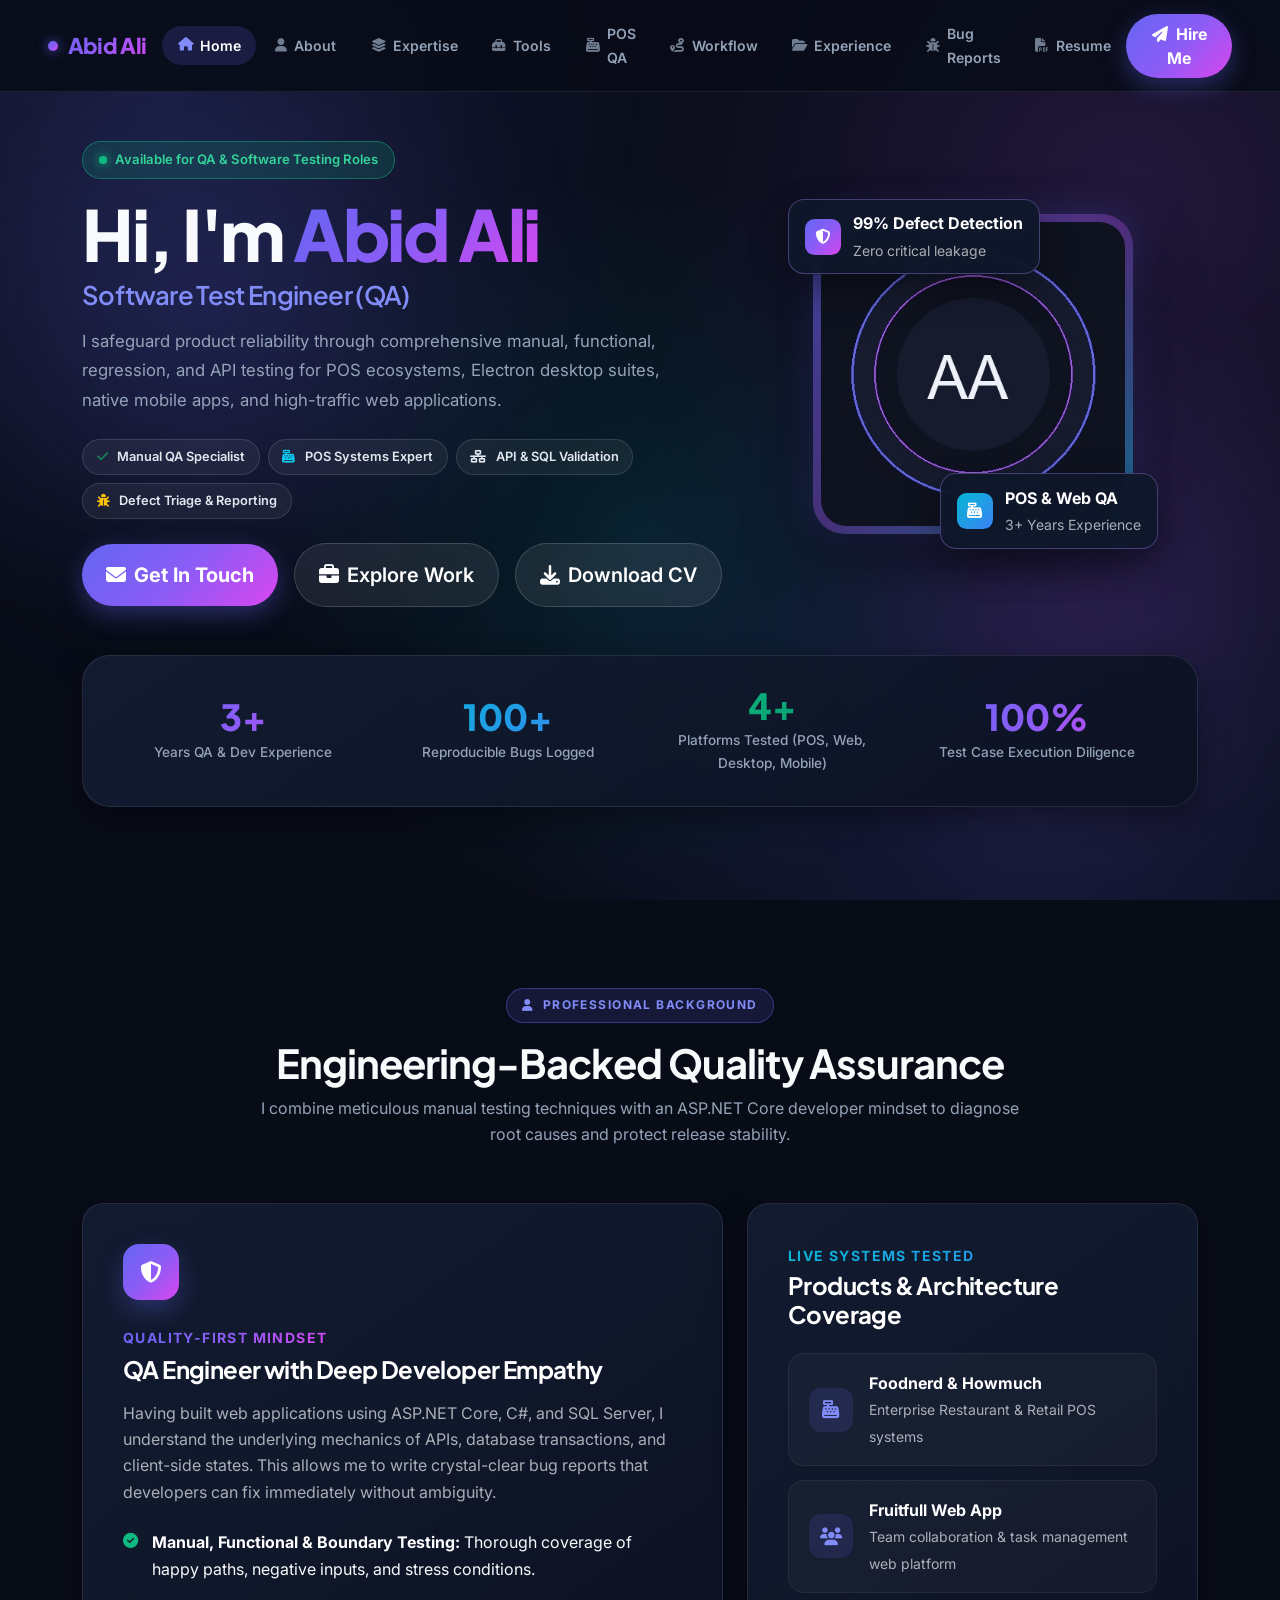
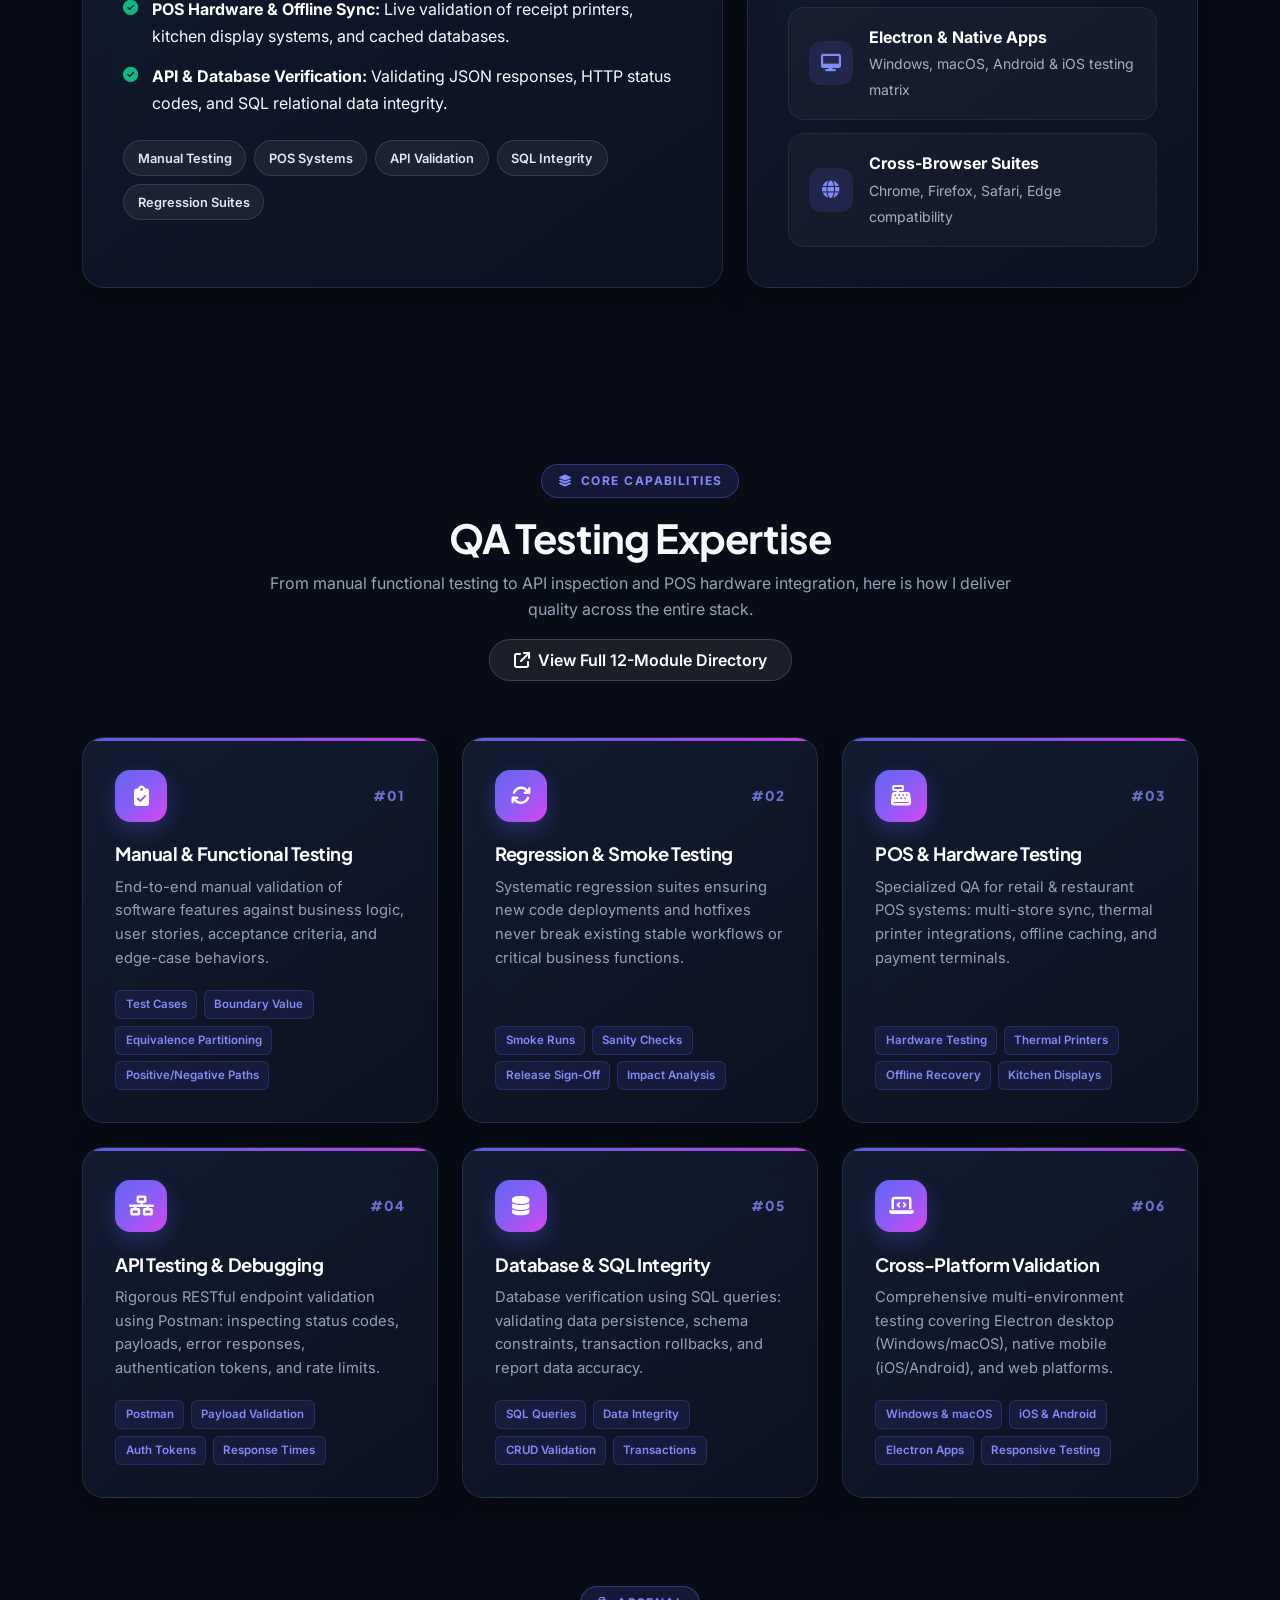
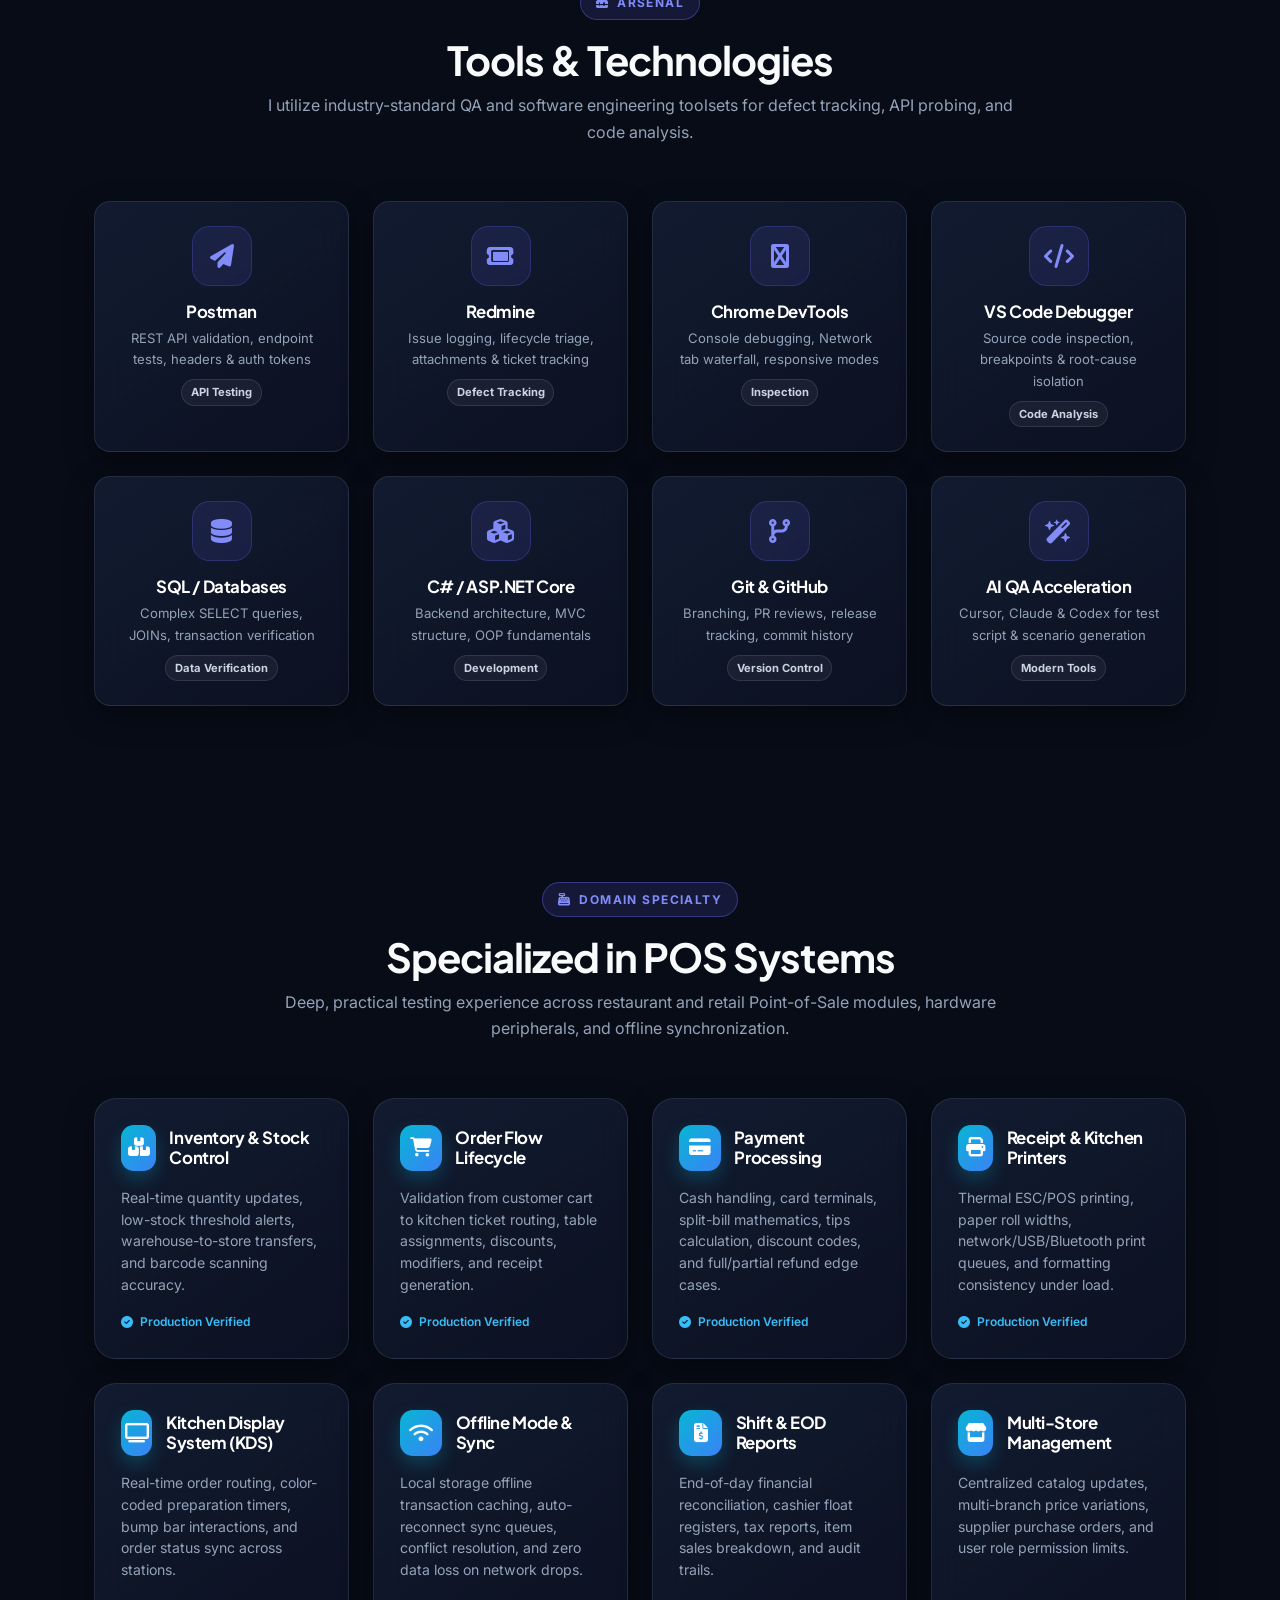
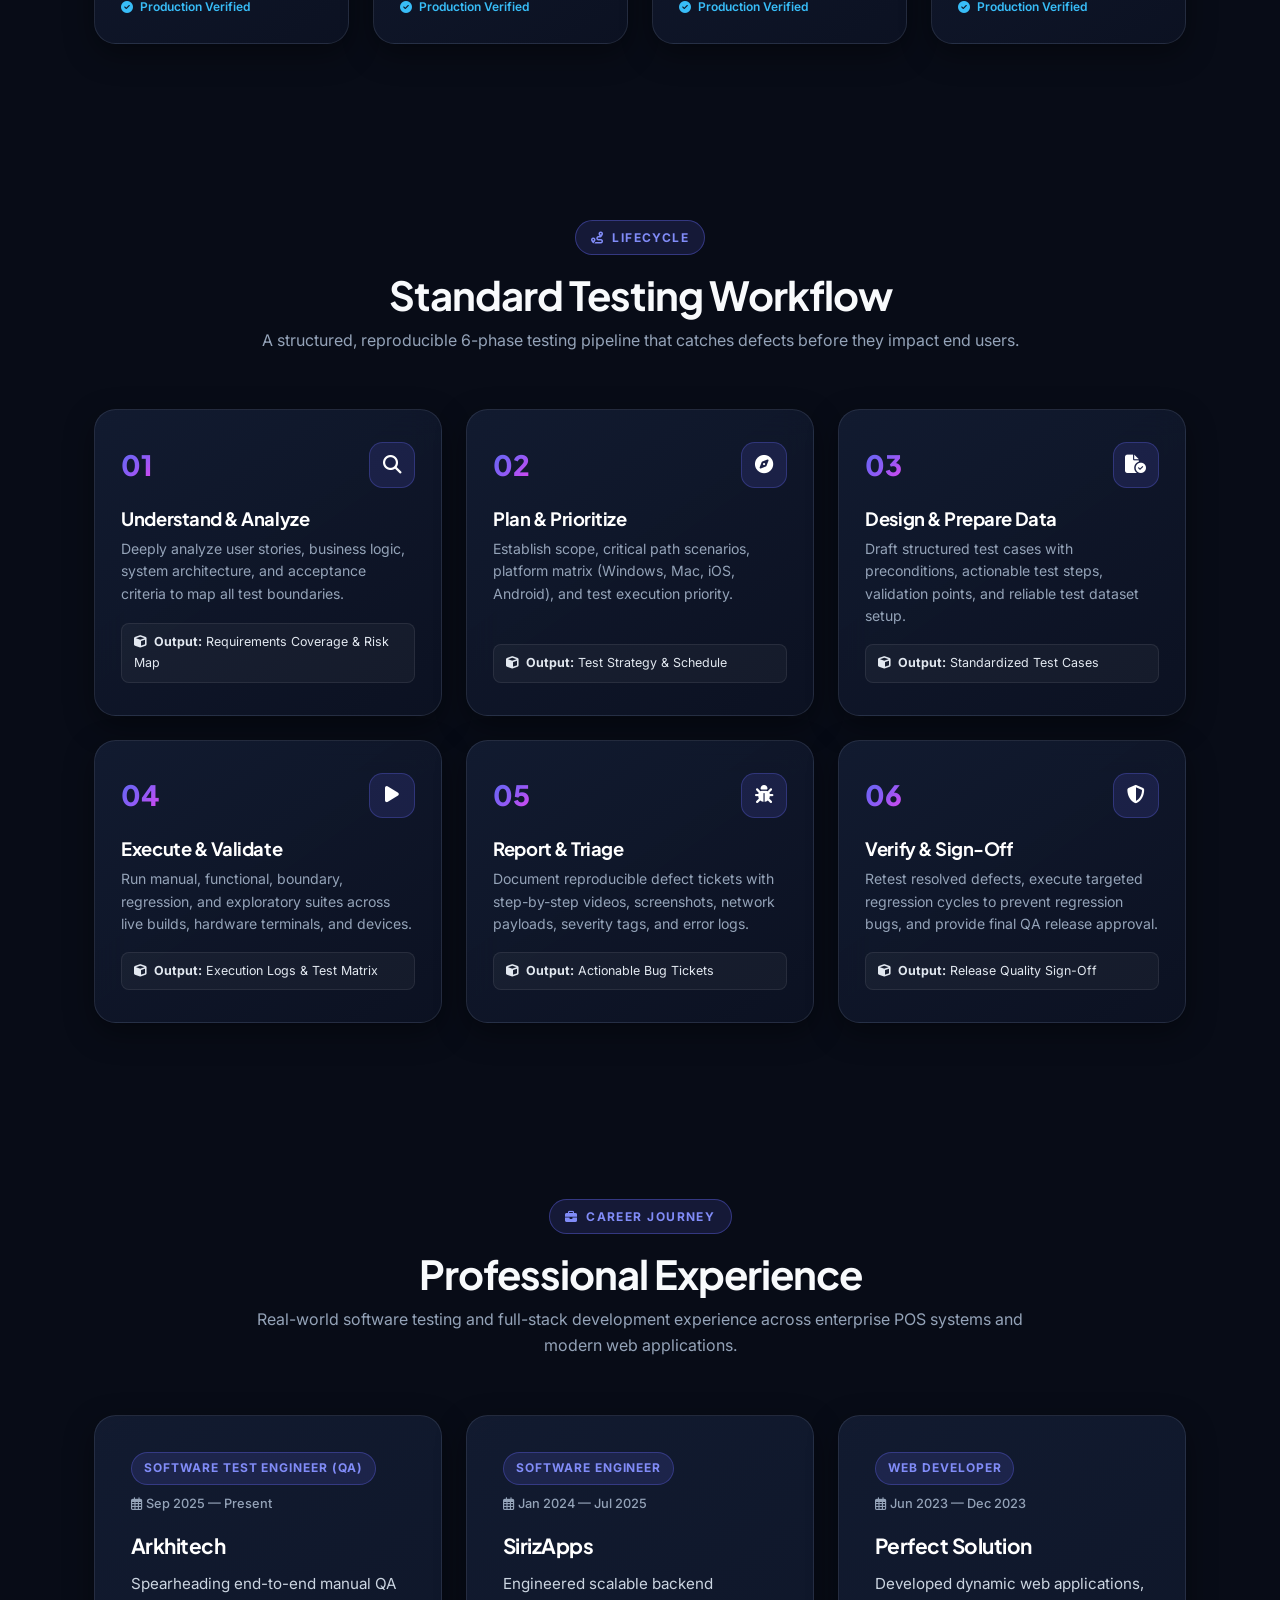
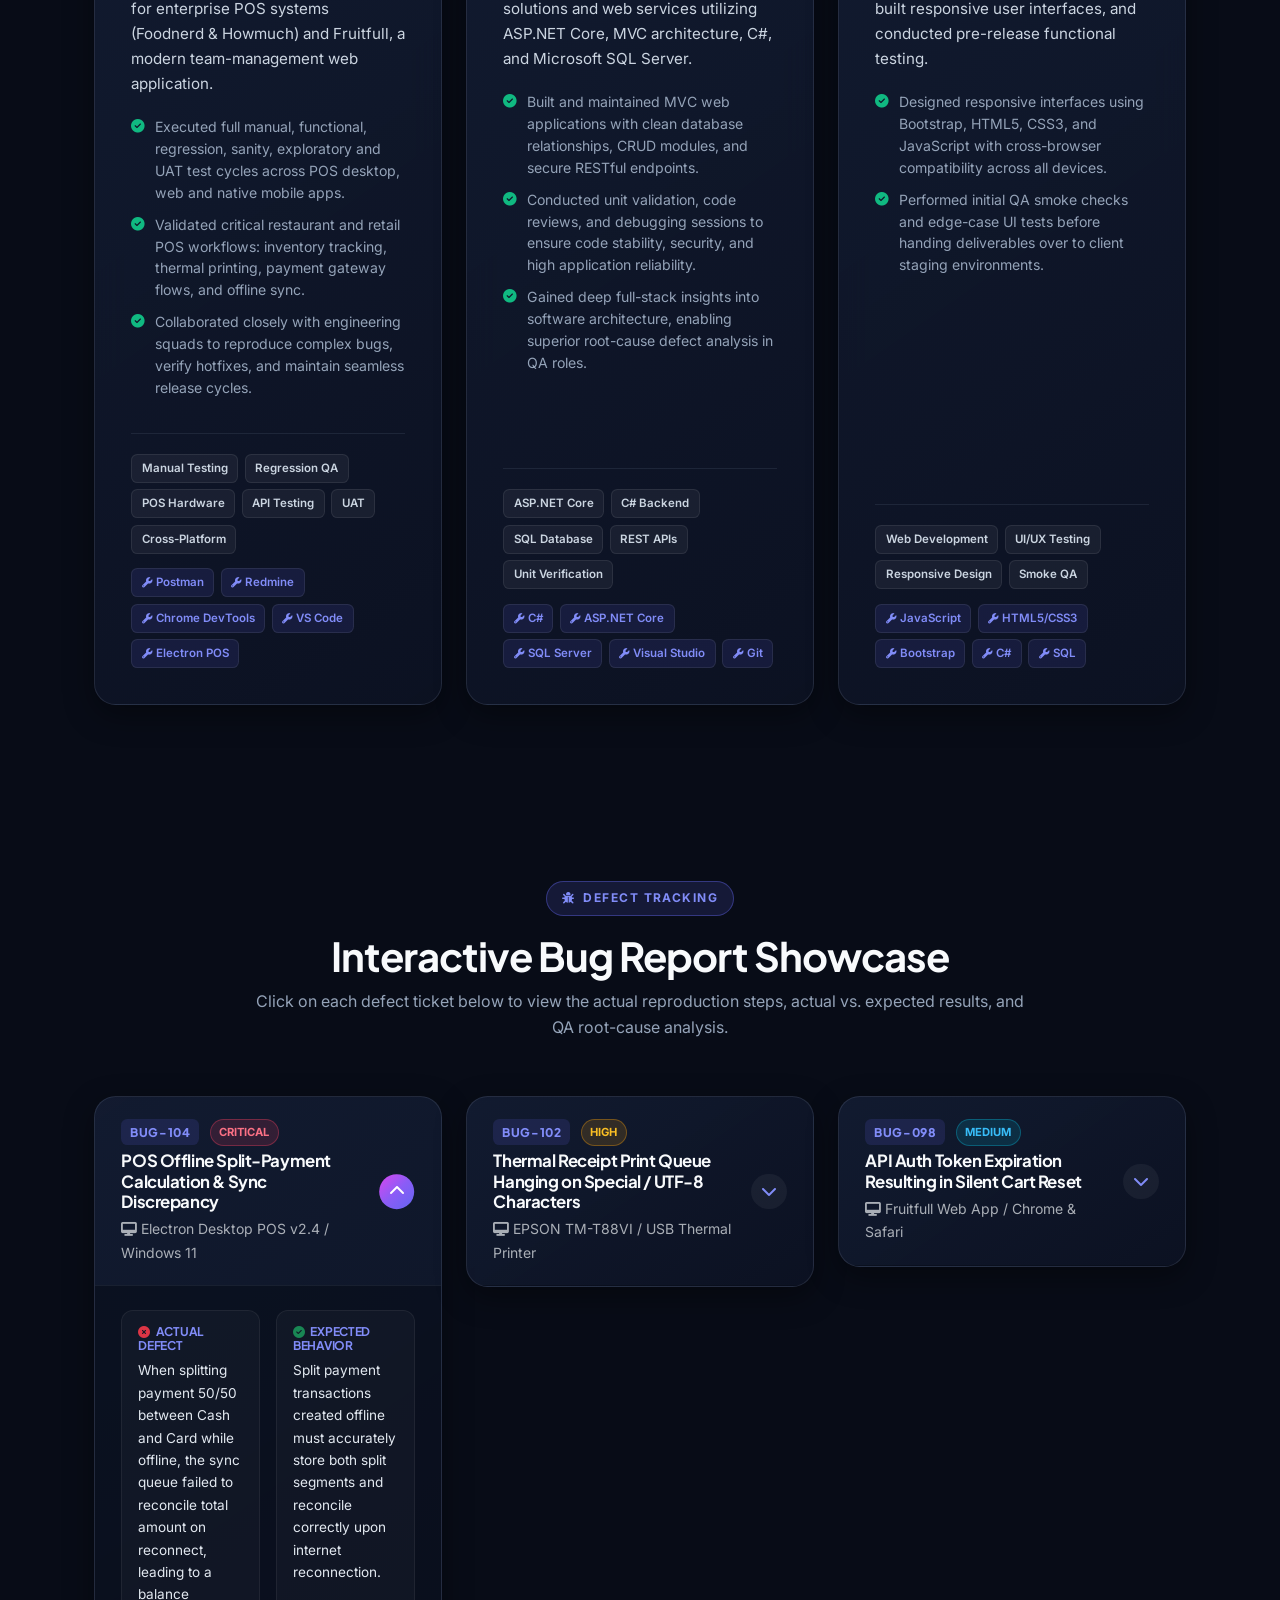
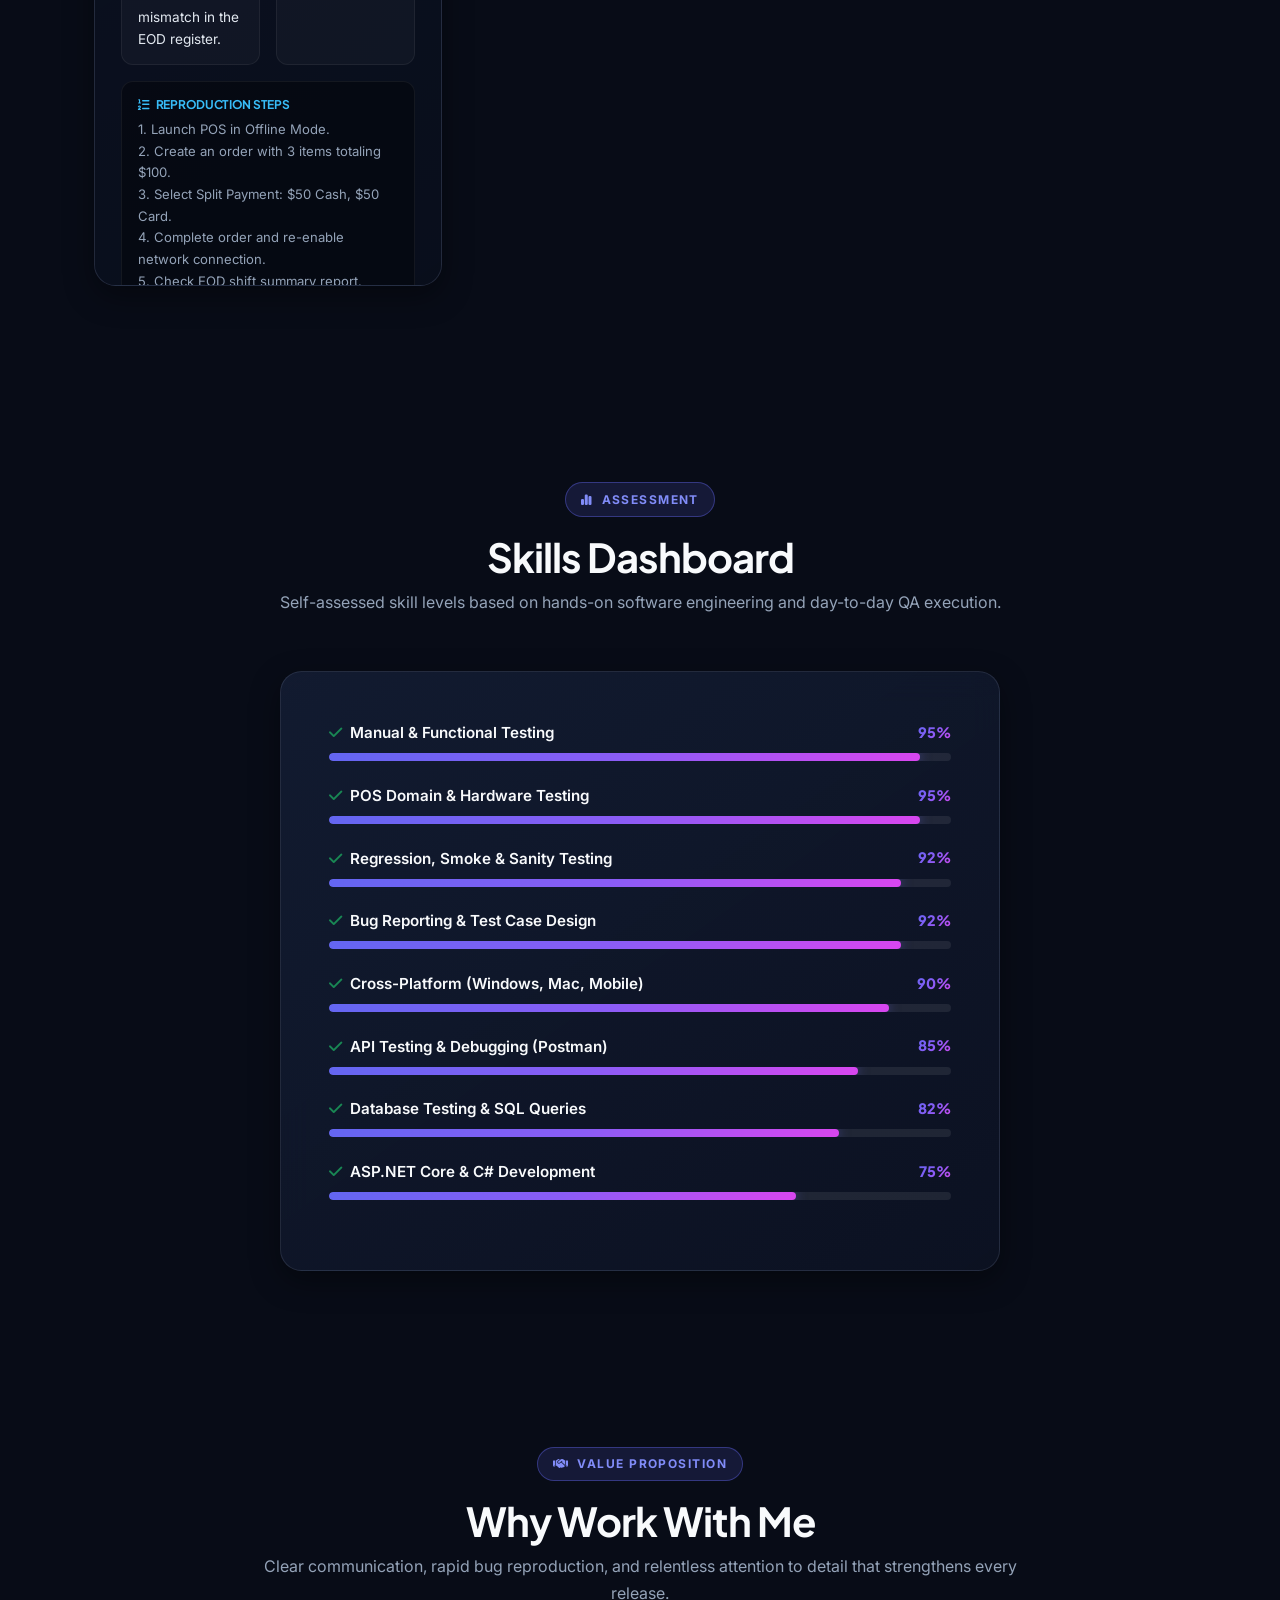
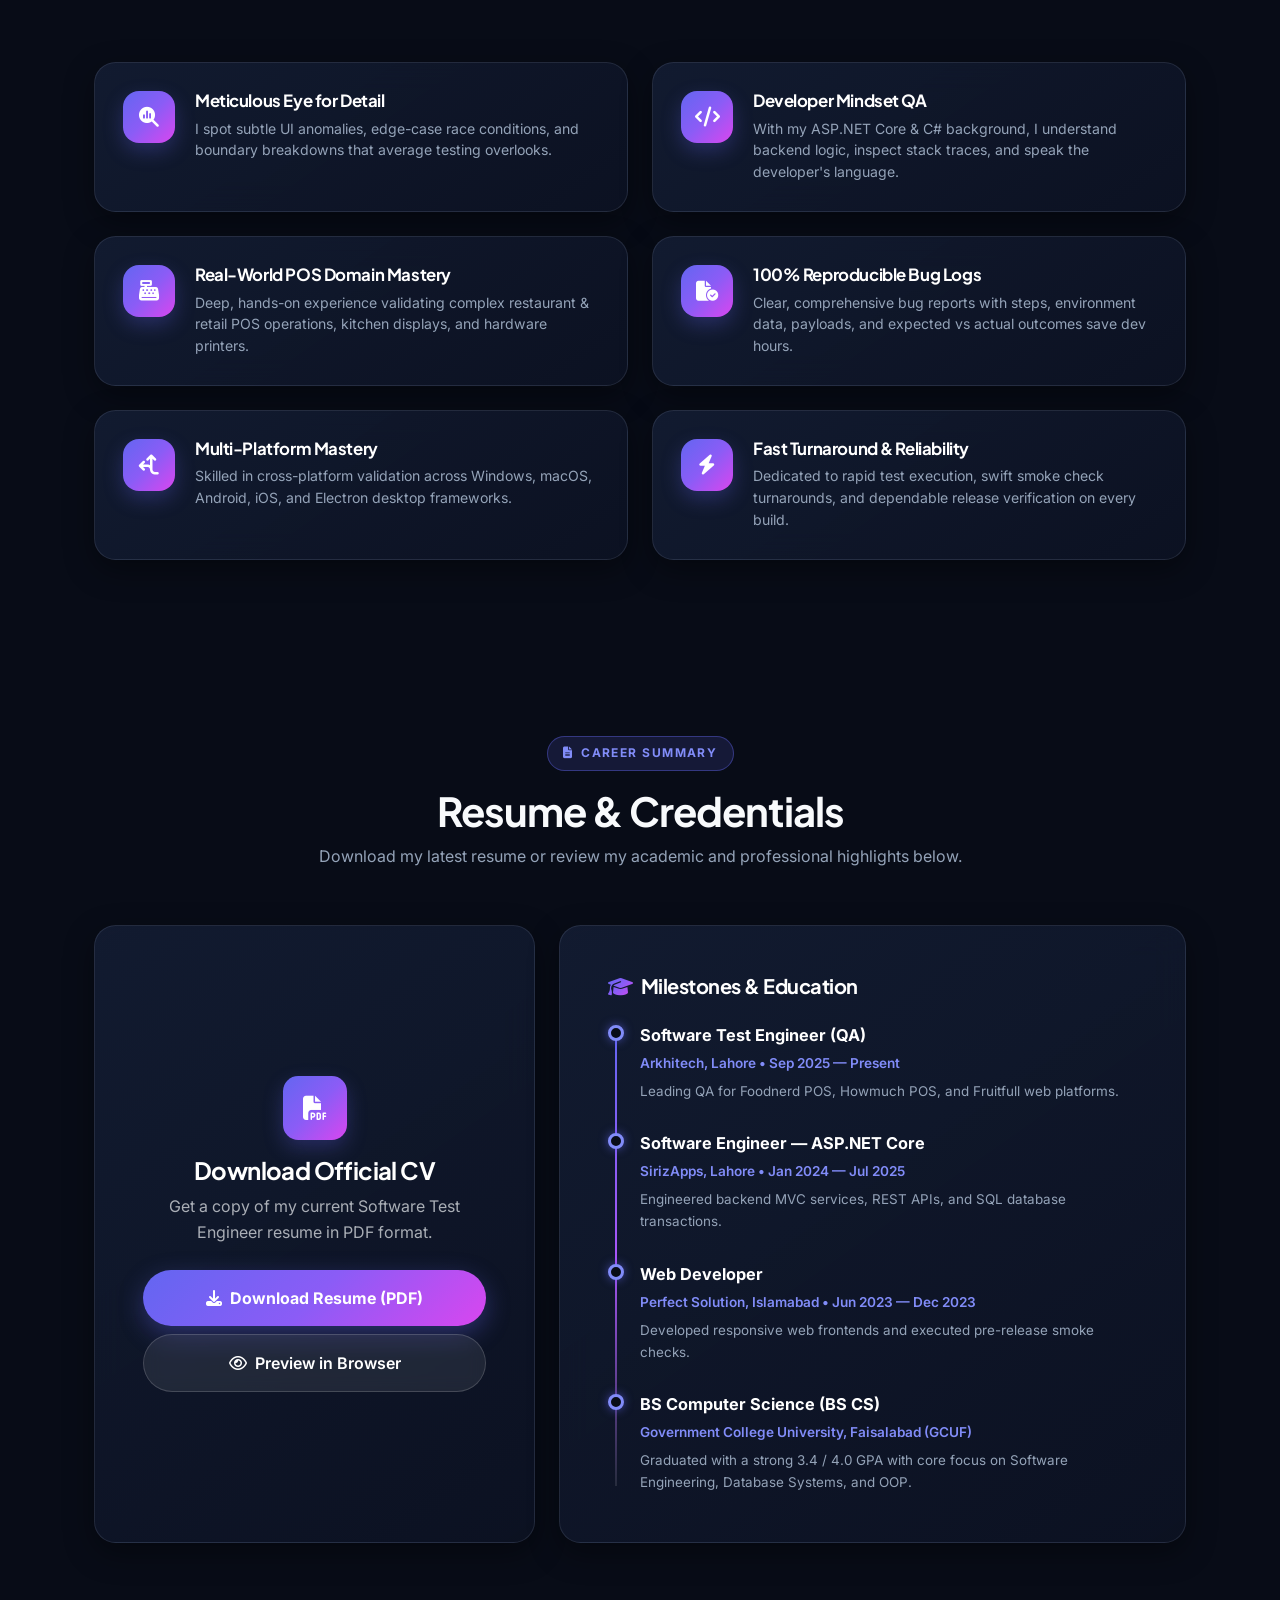
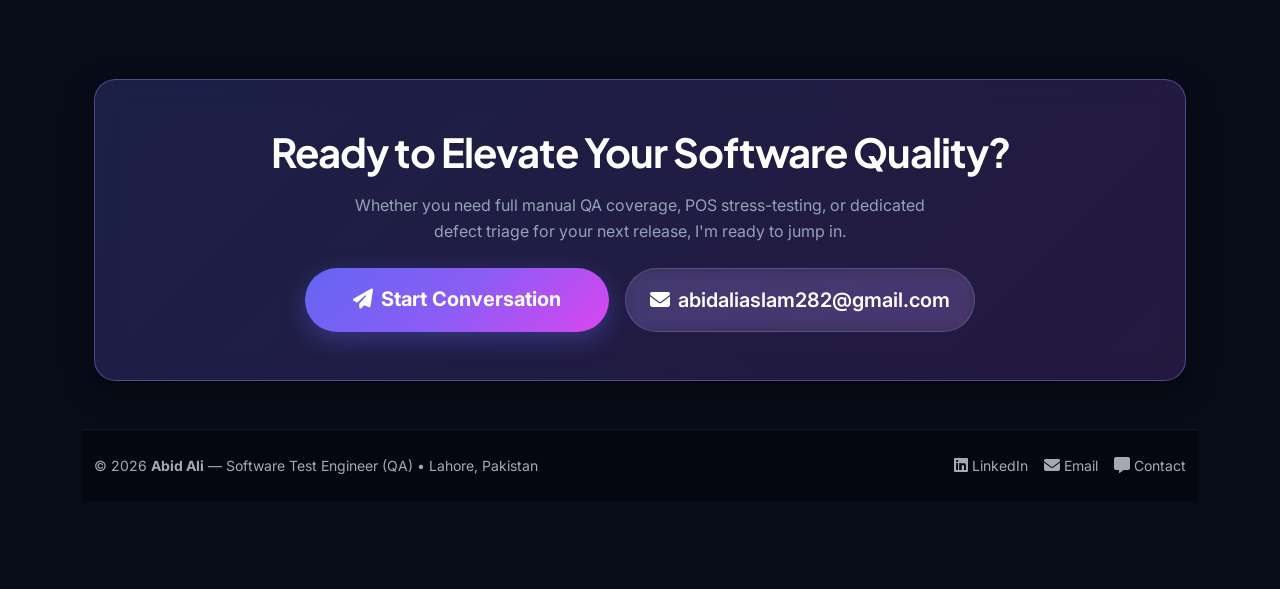
==== commit 1e8c2417: "new fixes" ====
--- a/My Portfilio/index.html
+++ b/My Portfilio/index.html
@@ -265,87 +265,8 @@
 
     <!-- Featured 6 Grid (Pre-rendered) -->
     <div class="row g-4" id="expertGrid">
-      <div class="col-12 col-md-6 col-lg-4 reveal-up">
-        <article class="glass-card expertise-card">
-          <div class="expertise-top">
-            <div class="expertise-icon-box"><i class="fa-solid fa-clipboard-check"></i></div>
-            <span class="expertise-index">#01</span>
-          </div>
-          <h3 class="text-white">Manual &amp; Functional Testing</h3>
-          <p>End-to-end manual validation of software features against business logic, user stories, acceptance criteria, and edge-case behaviors.</p>
-          <div class="expertise-tags">
-            <span>Test Cases</span><span>Boundary Value</span><span>Equivalence Partitioning</span><span>Positive/Negative Paths</span>
-          </div>
-        </article>
-      </div>
-      <div class="col-12 col-md-6 col-lg-4 reveal-up">
-        <article class="glass-card expertise-card">
-          <div class="expertise-top">
-            <div class="expertise-icon-box"><i class="fa-solid fa-arrows-rotate"></i></div>
-            <span class="expertise-index">#02</span>
-          </div>
-          <h3 class="text-white">Regression &amp; Smoke Testing</h3>
-          <p>Systematic regression suites ensuring new code deployments and hotfixes never break existing stable workflows or critical business functions.</p>
-          <div class="expertise-tags">
-            <span>Smoke Runs</span><span>Sanity Checks</span><span>Release Sign-Off</span><span>Impact Analysis</span>
-          </div>
-        </article>
-      </div>
-      <div class="col-12 col-md-6 col-lg-4 reveal-up">
-        <article class="glass-card expertise-card">
-          <div class="expertise-top">
-            <div class="expertise-icon-box"><i class="fa-solid fa-cash-register"></i></div>
-            <span class="expertise-index">#03</span>
-          </div>
-          <h3 class="text-white">POS &amp; Hardware Testing</h3>
-          <p>Specialized QA for retail &amp; restaurant POS systems: multi-store sync, thermal printer integrations, offline caching, and payment terminals.</p>
-          <div class="expertise-tags">
-            <span>Hardware Testing</span><span>Thermal Printers</span><span>Offline Recovery</span><span>Kitchen Displays</span>
-          </div>
-        </article>
-      </div>
-      <div class="col-12 col-md-6 col-lg-4 reveal-up">
-        <article class="glass-card expertise-card">
-          <div class="expertise-top">
-            <div class="expertise-icon-box"><i class="fa-solid fa-network-wired"></i></div>
-            <span class="expertise-index">#04</span>
-          </div>
-          <h3 class="text-white">API Testing &amp; Debugging</h3>
-          <p>Rigorous RESTful endpoint validation using Postman: inspecting status codes, payloads, error responses, authentication tokens, and rate limits.</p>
-          <div class="expertise-tags">
-            <span>Postman</span><span>Payload Validation</span><span>Auth Tokens</span><span>Response Times</span>
-          </div>
-        </article>
-      </div>
-      <div class="col-12 col-md-6 col-lg-4 reveal-up">
-        <article class="glass-card expertise-card">
-          <div class="expertise-top">
-            <div class="expertise-icon-box"><i class="fa-solid fa-database"></i></div>
-            <span class="expertise-index">#05</span>
-          </div>
-          <h3 class="text-white">Database &amp; SQL Integrity</h3>
-          <p>Database verification using SQL queries: validating data persistence, schema constraints, transaction rollbacks, and report data accuracy.</p>
-          <div class="expertise-tags">
-            <span>SQL Queries</span><span>Data Integrity</span><span>CRUD Validation</span><span>Transactions</span>
-          </div>
-        </article>
-      </div>
-      <div class="col-12 col-md-6 col-lg-4 reveal-up">
-        <article class="glass-card expertise-card">
-          <div class="expertise-top">
-            <div class="expertise-icon-box"><i class="fa-solid fa-laptop-code"></i></div>
-            <span class="expertise-index">#06</span>
-          </div>
-          <h3 class="text-white">Cross-Platform Validation</h3>
-          <p>Comprehensive multi-environment testing covering Electron desktop (Windows/macOS), native mobile (iOS/Android), and web platforms.</p>
-          <div class="expertise-tags">
-            <span>Windows &amp; macOS</span><span>iOS &amp; Android</span><span>Electron Apps</span><span>Responsive Testing</span>
-          </div>
-        </article>
-      </div>
-    </div>
-  </div>
-</section>
+      <!-- expertise cards loaded by js/script.js expertiseData -->
+      </div>
 
 <!-- Tools & Technologies Section -->
 <section id="tools" aria-label="Tools and Technologies">
